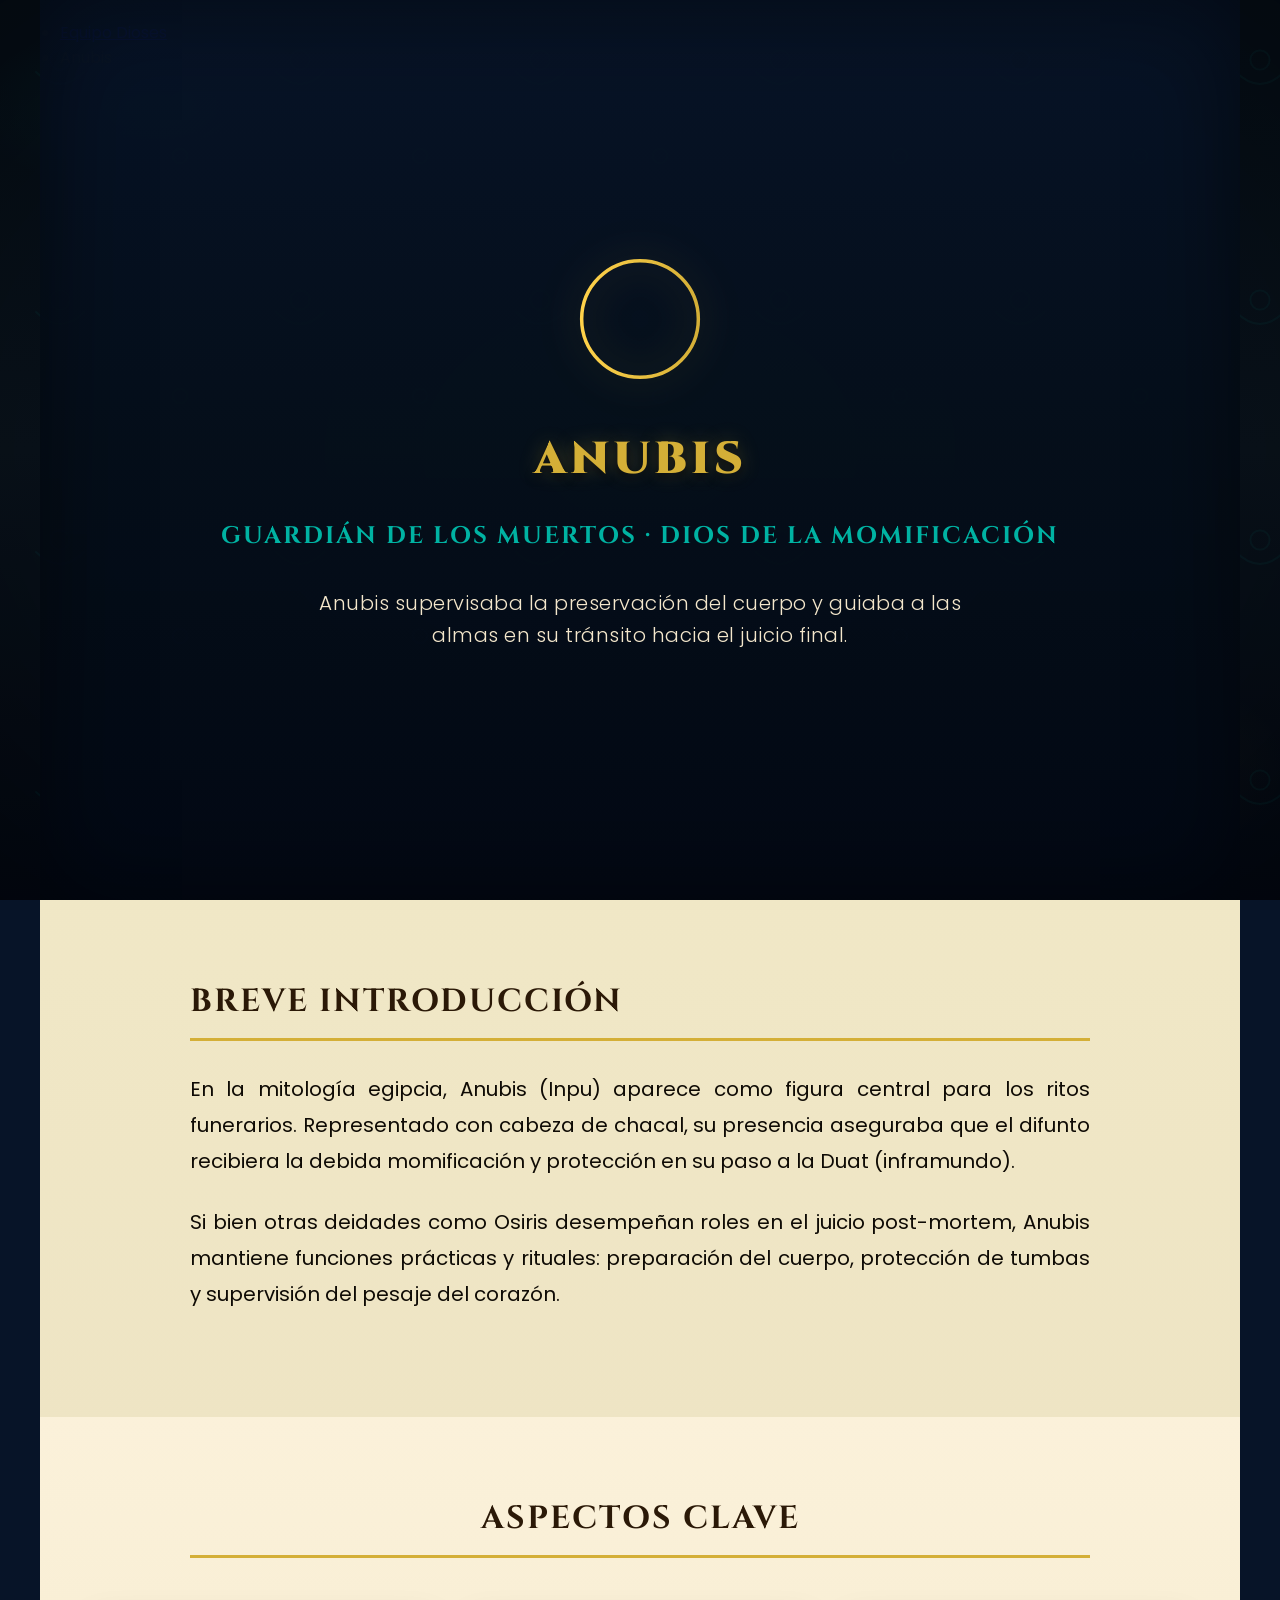
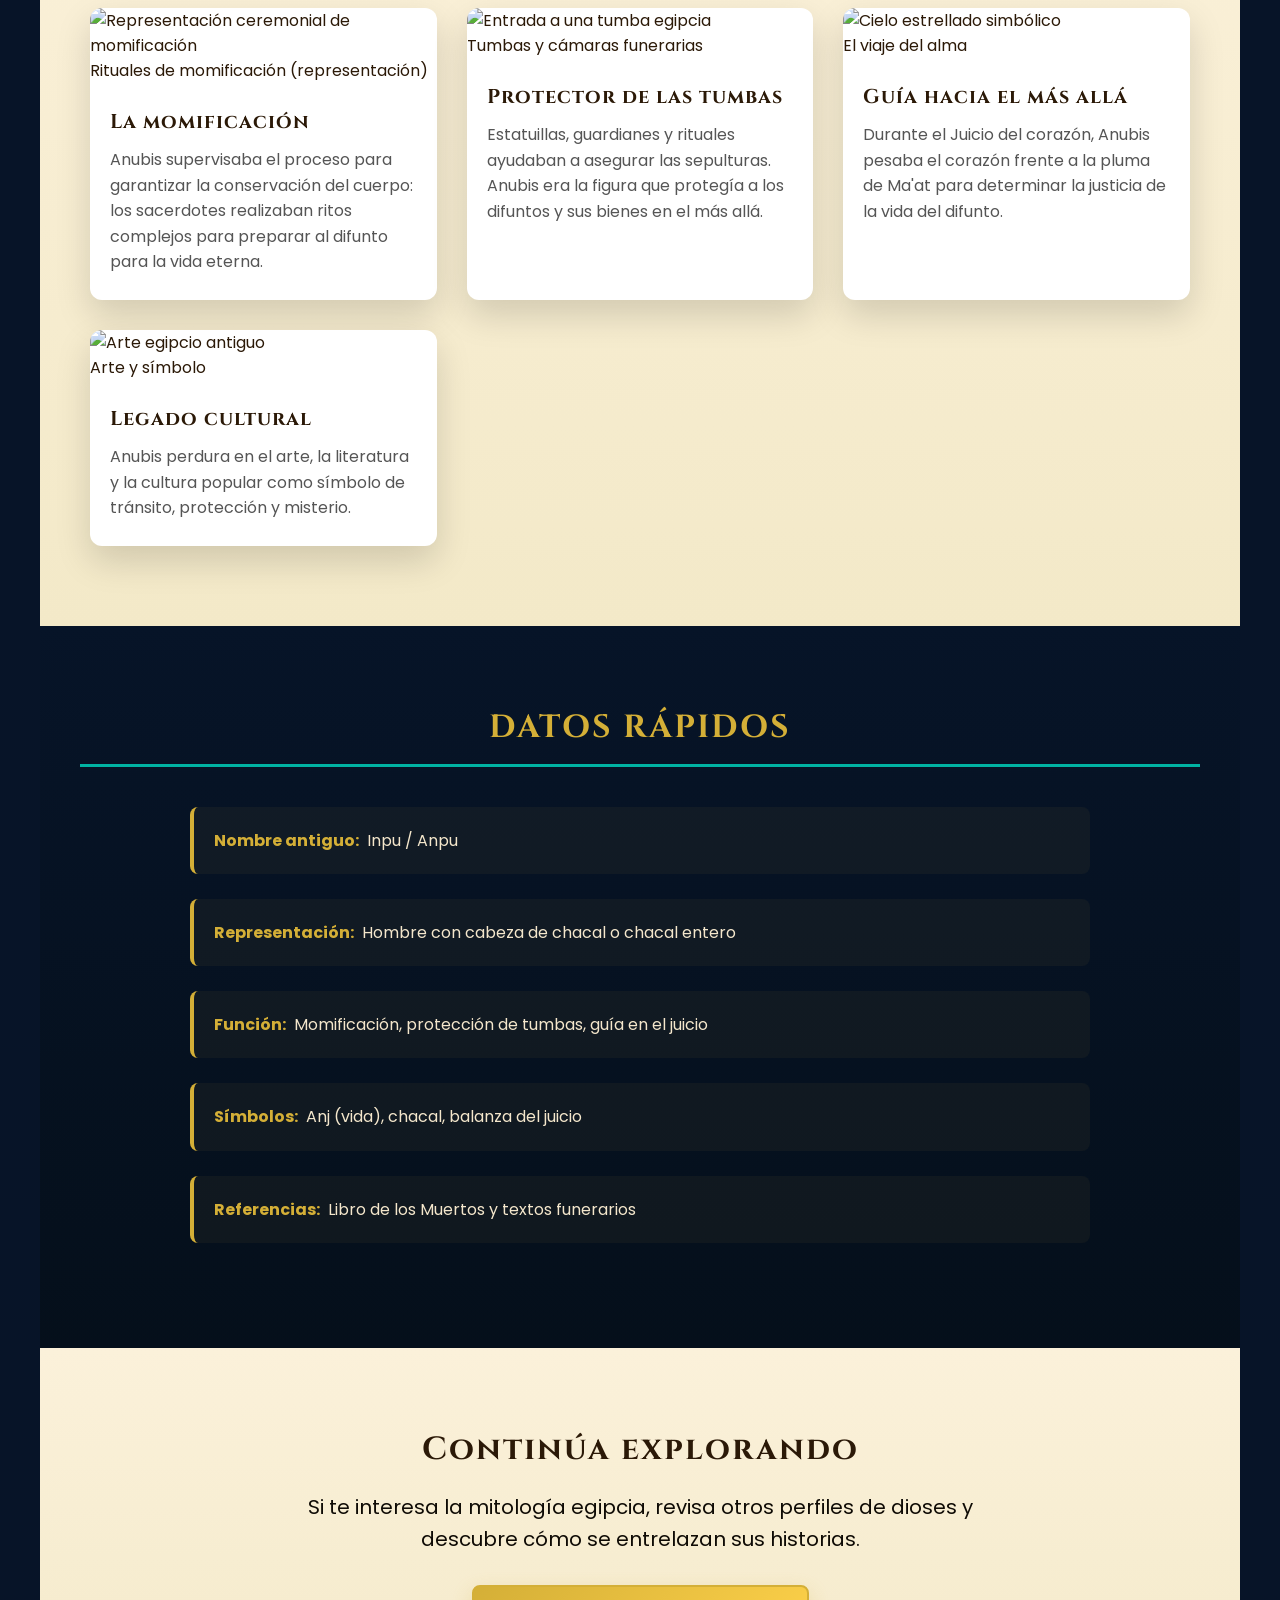
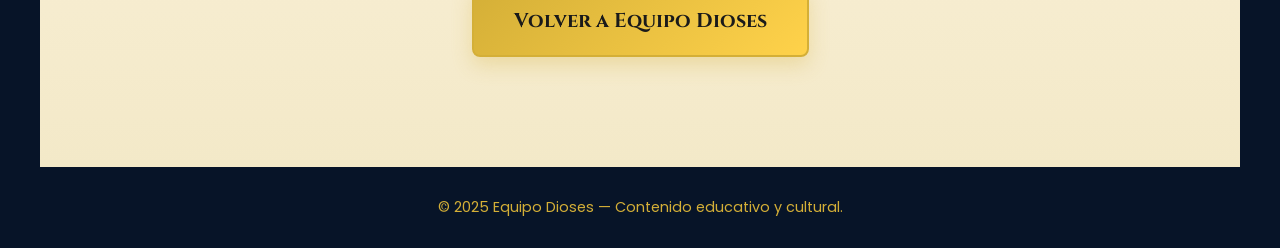
==== anubis.html @ 17d1d998 "Refactor: profesionalizar página Anubis (estructura semántica, accesibilidad y copy)" ====
<!DOCTYPE html>
<!-- Página profesional sobre Anubis - estructura semántica y accesible -->
<html lang="es">
<head>
    <meta charset="utf-8">
    <meta name="viewport" content="width=device-width, initial-scale=1">
    <title>Anubis — Historia, Roles y Legado</title>
    <meta name="description" content="Anubis: historia, funciones y legado del guardián del más allá en la mitología egipcia.">
    <meta name="author" content="Equipo Dioses">
    <link rel="stylesheet" href="anubis.css">
    <link rel="preconnect" href="https://fonts.googleapis.com">
    <link rel="preconnect" href="https://fonts.gstatic.com" crossorigin>
    <link href="https://fonts.googleapis.com/css2?family=Cinzel:wght@400;700;900&family=Poppins:wght@300;400;600;700&display=swap" rel="stylesheet">
</head>
<body>

<main class="main-container">

    <!-- NAV: Breadcrumb / navegación simple -->
    <nav class="navbar" aria-label="Navegación principal">
        <ul class="breadcrumb">
            <li><a href="index.html">Equipo Dioses</a></li>
            <li aria-current="page">Anubis</li>
        </ul>
    </nav>

    <!-- HERO: Título principal y resumen corto -->
    <header class="hero-section" role="banner">
        <div class="hero-content">
            <svg class="hero-icon" viewBox="0 0 120 120" xmlns="http://www.w3.org/2000/svg" aria-hidden="true" focusable="false">
                <defs>
                    <linearGradient id="heroGrad2" x1="0" x2="1">
                        <stop offset="0" stop-color="#FFD24A" />
                        <stop offset="1" stop-color="#D4AF37" />
                    </linearGradient>
                </defs>
                <circle cx="60" cy="60" r="50" fill="none" stroke="url(#heroGrad2)" stroke-width="3" />
                <path d="M60 30 L60 90" stroke="url(#heroGrad2)" stroke-width="2" stroke-linecap="round" />
            </svg>

            <h1>ANUBIS</h1>
            <p class="hero-subtitle">Guardián de los muertos · Dios de la momificación</p>
            <p class="hero-description">Anubis supervisaba la preservación del cuerpo y guiaba a las almas en su tránsito hacia el juicio final.</p>
        </div>
    </header>

    <!-- INTRO: Contexto histórico y significado -->
    <section class="intro-section" aria-labelledby="intro-title">
        <div class="intro-content">
            <h2 id="intro-title">Breve introducción</h2>
            <p>En la mitología egipcia, Anubis (Inpu) aparece como figura central para los ritos funerarios. Representado con cabeza de chacal, su presencia aseguraba
            que el difunto recibiera la debida momificación y protección en su paso a la Duat (inframundo).</p>

            <p>Si bien otras deidades como Osiris desempeñan roles en el juicio post-mortem, Anubis mantiene funciones prácticas y rituales: preparación del cuerpo,
            protección de tumbas y supervisión del pesaje del corazón.</p>
        </div>
    </section>

    <!-- CARDS: Temas clave con imagen y explicación clara -->
    <section class="cards-section" aria-labelledby="cards-title">
        <h2 id="cards-title">Aspectos clave</h2>
        <div class="cards-grid">

            <article class="card" aria-labelledby="card1-title">
                <figure>
                    <img src="https://images.unsplash.com/photo-1578926314433-c6401ca24353?w=1200&h=800&fit=crop" alt="Representación ceremonial de momificación" class="card-image">
                    <figcaption>Rituales de momificación (representación)</figcaption>
                </figure>
                <div class="card-content">
                    <h3 id="card1-title">La momificación</h3>
                    <p>Anubis supervisaba el proceso para garantizar la conservación del cuerpo: los sacerdotes realizaban ritos complejos para preparar al difunto para la vida eterna.</p>
                </div>
            </article>

            <article class="card" aria-labelledby="card2-title">
                <figure>
                    <img src="https://images.unsplash.com/photo-1568602471122-7832951cc4c5?w=1200&h=800&fit=crop" alt="Entrada a una tumba egipcia" class="card-image">
                    <figcaption>Tumbas y cámaras funerarias</figcaption>
                </figure>
                <div class="card-content">
                    <h3 id="card2-title">Protector de las tumbas</h3>
                    <p>Estatuillas, guardianes y rituales ayudaban a asegurar las sepulturas. Anubis era la figura que protegía a los difuntos y sus bienes en el más allá.</p>
                </div>
            </article>

            <article class="card" aria-labelledby="card3-title">
                <figure>
                    <img src="https://images.unsplash.com/photo-1419242902214-272b3f66ee7a?w=1200&h=800&fit=crop" alt="Cielo estrellado simbólico" class="card-image">
                    <figcaption>El viaje del alma</figcaption>
                </figure>
                <div class="card-content">
                    <h3 id="card3-title">Guía hacia el más allá</h3>
                    <p>Durante el Juicio del corazón, Anubis pesaba el corazón frente a la pluma de Ma'at para determinar la justicia de la vida del difunto.</p>
                </div>
            </article>

            <article class="card" aria-labelledby="card4-title">
                <figure>
                    <img src="https://images.unsplash.com/photo-1578246075035-cfb3f8d9cf55?w=1200&h=800&fit=crop" alt="Arte egipcio antiguo" class="card-image">
                    <figcaption>Arte y símbolo</figcaption>
                </figure>
                <div class="card-content">
                    <h3 id="card4-title">Legado cultural</h3>
                    <p>Anubis perdura en el arte, la literatura y la cultura popular como símbolo de tránsito, protección y misterio.</p>
                </div>
            </article>

        </div>
    </section>

    <!-- FACTS: Lista de datos concisa y legible -->
    <section class="facts-section" aria-labelledby="facts-title">
        <h2 id="facts-title">Datos rápidos</h2>
        <ul class="facts-list">
            <li><strong>Nombre antiguo:</strong> Inpu / Anpu</li>
            <li><strong>Representación:</strong> Hombre con cabeza de chacal o chacal entero</li>
            <li><strong>Función:</strong> Momificación, protección de tumbas, guía en el juicio</li>
            <li><strong>Símbolos:</strong> Anj (vida), chacal, balanza del juicio</li>
            <li><strong>Referencias:</strong> Libro de los Muertos y textos funerarios</li>
        </ul>
    </section>

    <!-- CTA: llamada a explorar más y volver al index -->
    <section class="cta-section" aria-labelledby="cta-title">
        <div class="cta-content">
            <h2 id="cta-title">Continúa explorando</h2>
            <p>Si te interesa la mitología egipcia, revisa otros perfiles de dioses y descubre cómo se entrelazan sus historias.</p>
            <p><a href="index.html" class="cta-button">Volver a Equipo Dioses</a></p>
        </div>
    </section>

</main>

<footer class="page-footer" role="contentinfo">
    <p>&copy; 2025 Equipo Dioses — Contenido educativo y cultural.</p>
</footer>

</body>
</html>
---- anubis.css ----
/* ============================================================
   ANUBIS.CSS - ESTILOS PREMIUM PARA LA PÁGINA DE ANUBIS
   Comentarios en cada sección explican qué hace cada regla CSS
============================================================ */

/* ============================================================
   1. RESET GLOBAL Y VARIABLES CSS
============================================================ */

/* Resetea márgenes, paddings y define border-box para todos los elementos */
* {
    margin: 0;
    padding: 0;
    box-sizing: border-box;
}

/* Define variables CSS (custom properties) para reutilizar valores en todo el documento */
:root {
    /* Colores principales de la paleta egipcia */
    --azul-noche: #071428;
    --turquesa: #00b3a3;
    --dorado: #d4af37;
    --arena: #f4e7cc;
    --negro-anubis: #1a1a1a;
    --texto-oscuro: #2b1907;
    --texto-claro: #0f0b05;

    /* Tamaños de fuente */
    --font-size-xs: 0.75rem;
    --font-size-sm: 0.9rem;
    --font-size-base: 1rem;
    --font-size-lg: 1.25rem;
    --font-size-xl: 1.5rem;
    --font-size-2xl: 2rem;
    --font-size-3xl: 2.8rem;

    /* Transiciones suave para animaciones */
    --transition: all 0.3s cubic-bezier(0.25, 0.46, 0.45, 0.94);
}

/* ============================================================
   2. ESTILOS DEL BODY (PÁGINA COMPLETA)
============================================================ */

body {
    /* Fuentes: Poppins es más moderna, fallback a fuentes seguras del sistema */
    font-family: 'Poppins', 'Trebuchet MS', system-ui, -apple-system, Arial, sans-serif;

    /* Fondo base: azul noche profundo */
    background-color: var(--azul-noche);

    /* Gradientes múltiples para crear profundidad:
       - Radial gradient para brillo en esquina superior izquierda (turquesa)
       - Radial gradient para brillo en esquina inferior derecha (dorado tenue)
       - Linear gradient para degradado vertical oscuro */
    background-image:
        radial-gradient(1200px 600px at 12% 12%, rgba(0, 179, 163, 0.08), transparent 15%),
        radial-gradient(800px 500px at 88% 85%, rgba(212, 175, 55, 0.06), transparent 20%),
        linear-gradient(180deg, #050f1a 0%, #0a1520 50%, #020814 100%);

    /* Fijo para que el fondo no se mueva con el scroll */
    background-attachment: fixed;

    /* Color de texto por defecto */
    color: var(--texto-oscuro);

    /* Alto mínimo de 100vh (100% de la altura visible) */
    min-height: 100vh;

    /* Espaciado interior */
    padding: 0;

    /* Suaviza las fuentes (mejora la legibilidad) */
    -webkit-font-smoothing: antialiased;
    -moz-osx-font-smoothing: grayscale;
}

/* Pseudo-elemento ::before: crea una capa animada de partículas */
body::before {
    content: "";
    position: fixed;
    inset: 0; /* Igual a top:0, right:0, bottom:0, left:0 */
    z-index: 1; /* Capa superior pero bajo el contenido (z-index: 10+) */
    pointer-events: none; /* Las partículas no interfieren con clics */

    /* Patrón SVG repetido (jeroglíficos sutiles) */
    background-image: url("data:image/svg+xml;utf8,<svg xmlns='http://www.w3.org/2000/svg' width='200' height='200'><g fill='none' stroke='%2300b3a3' stroke-width='1.5' opacity='0.08'><circle cx='50' cy='50' r='8'/><path d='M30 60 Q50 80 70 60' stroke-linecap='round'/><circle cx='150' cy='130' r='6'/></g></svg>");
    background-repeat: repeat;
    background-size: 240px 240px;

    /* Animación sutil: las partículas se mueven lentamente */
    animation: floatParticles 20s ease-in-out infinite;
}

/* Pseudo-elemento ::after: capa de overlay oscuro para mejorar legibilidad */
body::after {
    content: "";
    position: fixed;
    inset: 0;
    z-index: 2;
    pointer-events: none;

    /* Degradado oscuro que oscurece más hacia los bordes */
    background: radial-gradient(ellipse at 50% 50%, transparent 0%, rgba(0, 0, 0, 0.4) 100%);

    /* Modo de mezcla para oscurecer sin tapar completamente */
    mix-blend-mode: multiply;
}

/* ============================================================
   3. ANIMACIONES GLOBALES
============================================================ */

/* Animación: partículas flotantes en el fondo */
@keyframes floatParticles {
    0% {
        transform: translateY(0px) translateX(0px);
        opacity: 0.6;
    }
    50% {
        transform: translateY(30px) translateX(20px);
        opacity: 0.8;
    }
    100% {
        transform: translateY(0px) translateX(0px);
        opacity: 0.6;
    }
}

/* Animación: entrada suave desde abajo con fade */
@keyframes slideInUp {
    from {
        opacity: 0;
        transform: translateY(40px);
    }
    to {
        opacity: 1;
        transform: translateY(0);
    }
}

/* Animación: brillo dorado pulsante (glow) */
@keyframes goldenGlow {
    0%, 100% {
        box-shadow: 0 0 20px rgba(212, 175, 55, 0.2);
    }
    50% {
        box-shadow: 0 0 40px rgba(212, 175, 55, 0.5);
    }
}

/* Animación: rotación lenta (para elementos decorativos) */
@keyframes slowRotate {
    from {
        transform: rotate(0deg);
    }
    to {
        transform: rotate(360deg);
    }
}

/* ============================================================
   4. CONTENEDOR PRINCIPAL
============================================================ */

.main-container {
    /* Contenedor flexible para apilar secciones verticalmente */
    display: flex;
    flex-direction: column;

    /* Ancho máximo para evitar que sea demasiado ancho en pantallas grandes */
    max-width: 1200px;

    /* Centro el contenedor en la pantalla */
    margin: 0 auto;

    /* Espacio interior */
    padding: 0;

    /* Asegura que el contenido esté por encima de las partículas (z-index > 2) */
    position: relative;
    z-index: 10;
}

/* ============================================================
   5. SECCIÓN HERO (CABECERA PRINCIPAL)
============================================================ */

.hero-section {
    /* Mínima altura para ocupar al menos la pantalla completa */
    min-height: 100vh;

    /* Flex para centrar contenido */
    display: flex;
    flex-direction: column;
    justify-content: center;
    align-items: center;

    /* Fondo con gradiente y sombra interna */
    background: linear-gradient(180deg,
        rgba(7, 20, 40, 0.95) 0%,
        rgba(5, 15, 26, 0.95) 50%,
        rgba(2, 8, 20, 0.98) 100%);

    /* Sombra interna para dar profundidad */
    box-shadow: inset 0 0 100px rgba(0, 0, 0, 0.5);

    /* Padding */
    padding: 60px 30px;

    /* Texto centrado */
    text-align: center;

    /* Animación de entrada */
    animation: slideInUp 1s ease-out;

    position: relative;
}

/* Navbar en la parte superior del hero */
.navbar {
    position: absolute;
    top: 20px;
    left: 20px;

    /* Flex para alinear contenido horizontalmente */
    display: flex;
    align-items: center;
}

/* Enlace "Volver" en el navbar */
.back-link {
    /* Color dorado */
    color: var(--dorado);

    /* Fuente serif elegante (Cinzel es más ceremonial) */
    font-family: 'Cinzel', Georgia, serif;

    /* Tamaño de fuente */
    font-size: var(--font-size-base);

    /* Sin subrayado */
    text-decoration: none;

    /* Transición suave al pasar el mouse */
    transition: var(--transition);

    /* Padding interno */
    padding: 8px 12px;

    /* Borde redondeado */
    border-radius: 6px;

    /* Efecto hover: más brillo */
}

.back-link:hover {
    /* Cambio de color y sombra al pasar mouse */
    color: #ffd24a;
    text-shadow: 0 0 10px rgba(212, 175, 55, 0.6);
}

/* Contenido principal del hero */
.hero-content {
    /* Flex para centrar todo verticalmente */
    display: flex;
    flex-direction: column;
    align-items: center;
    justify-content: center;

    /* Animación de entrada con delay */
    animation: slideInUp 1s ease-out 0.2s backwards;

    gap: 20px;
}

/* Icono SVG del hero (Ankh) */
.hero-icon {
    /* Ancho y alto */
    width: 140px;
    height: 140px;

    /* Animación continua de rotación */
    animation: slowRotate 15s linear infinite;

    /* Filtro: sombra dorada */
    filter: drop-shadow(0 0 20px rgba(212, 175, 55, 0.4));

    /* Margen inferior */
    margin-bottom: 20px;
}

/* Título principal (h1) */
.hero-section h1 {
    /* Fuente ceremonial serif */
    font-family: 'Cinzel', Georgia, serif;

    /* Tamaño grande */
    font-size: var(--font-size-3xl);

    /* Peso extra bold */
    font-weight: 900;

    /* Color dorado brillante */
    color: var(--dorado);

    /* Espaciado entre letras */
    letter-spacing: 4px;

    /* Transformar a mayúsculas */
    text-transform: uppercase;

    /* Sombra de texto: efecto 3D */
    text-shadow:
        0 4px 8px rgba(0, 0, 0, 0.5),
        0 0 20px rgba(212, 175, 55, 0.3);

    /* Margen inferior */
    margin-bottom: 10px;

    /* Animación de glow */
    animation: goldenGlow 3s ease-in-out infinite;
}

/* Subtítulo del hero */
.hero-subtitle {
    font-family: 'Cinzel', Georgia, serif;
    font-size: var(--font-size-xl);
    color: var(--turquesa);
    letter-spacing: 2px;
    margin-bottom: 15px;
    font-weight: 700;
    text-transform: uppercase;
}

/* Descripción del hero */
.hero-description {
    font-family: 'Poppins', sans-serif;
    font-size: var(--font-size-lg);
    color: var(--arena);
    max-width: 700px;
    line-height: 1.6;
    font-weight: 300;
    letter-spacing: 0.5px;
}

/* ============================================================
   6. SECCIÓN INTRO (INFORMACIÓN SOBRE ANUBIS)
============================================================ */

.intro-section {
    /* Padding (espacio interno) */
    padding: 80px 40px;

    /* Fondo con gradiente sutil */
    background: linear-gradient(180deg,
        rgba(245, 236, 202, 0.98) 0%,
        rgba(243, 233, 200, 0.98) 100%);

    /* Animación de entrada */
    animation: slideInUp 1s ease-out 0.4s backwards;
}

/* Contenido de intro */
.intro-content {
    /* Ancho máximo */
    max-width: 900px;

    /* Centrado */
    margin: 0 auto;
}

/* Títulos h2 en intro */
.intro-section h2 {
    font-family: 'Cinzel', Georgia, serif;
    font-size: var(--font-size-2xl);
    color: var(--texto-oscuro);
    margin-bottom: 30px;
    letter-spacing: 2px;
    text-transform: uppercase;
    border-bottom: 3px solid var(--dorado);
    padding-bottom: 15px;
}

/* Párrafos en intro */
.intro-section p {
    font-size: var(--font-size-lg);
    color: var(--texto-claro);
    line-height: 1.8;
    margin-bottom: 25px;
    text-align: justify;
}

/* ============================================================
   7. SECCIÓN CARDS (GRID DE TARJETAS CON IMÁGENES)
============================================================ */

.cards-section {
    padding: 80px 40px;
    background: linear-gradient(180deg,
        #fbf1da 0%,
        #f3e9c8 100%);
    animation: slideInUp 1s ease-out 0.6s backwards;
}

/* Título h2 en cards */
.cards-section h2 {
    font-family: 'Cinzel', Georgia, serif;
    font-size: var(--font-size-2xl);
    color: var(--texto-oscuro);
    text-align: center;
    margin-bottom: 50px;
    letter-spacing: 2px;
    text-transform: uppercase;
    border-bottom: 3px solid var(--dorado);
    padding-bottom: 15px;
    max-width: 900px;
    margin-left: auto;
    margin-right: auto;
}

/* Grid de cards: 2 columnas en pantalla grande, 1 en móvil */
.cards-grid {
    display: grid;
    grid-template-columns: repeat(auto-fit, minmax(280px, 1fr));
    gap: 30px;
    max-width: 1100px;
    margin: 0 auto;
}

/* Card individual */
.card {
    /* Flex para apilar imagen y contenido */
    display: flex;
    flex-direction: column;

    /* Fondo blanco con borde redondeado */
    background: white;
    border-radius: 12px;

    /* Sombra profunda para destacar */
    box-shadow: 0 15px 35px rgba(0, 0, 0, 0.15);

    /* Overflow: esconde contenido fuera del borde redondeado */
    overflow: hidden;

    /* Transición suave */
    transition: var(--transition);

    /* Animación de entrada escalonada */
    animation: slideInUp 1s ease-out backwards;

    /* Delays escalonados para cada card (si tienen clases nth-child) */
}

/* Delays para animación escalonada de cards */
.card:nth-child(1) { animation-delay: 0.7s; }
.card:nth-child(2) { animation-delay: 0.85s; }
.card:nth-child(3) { animation-delay: 1s; }
.card:nth-child(4) { animation-delay: 1.15s; }

/* Efecto hover en cards: levanta la tarjeta */
.card:hover {
    transform: translateY(-15px);
    box-shadow: 0 25px 55px rgba(0, 0, 0, 0.25);
}

/* Imagen dentro de la card */
.card-image {
    /* Ancho completo */
    width: 100%;

    /* Alto fijo */
    height: 250px;

    /* Cubre el espacio sin distorsionarse */
    object-fit: cover;

    /* Transición suave */
    transition: var(--transition);
}

/* Efecto hover en imagen: zoom */
.card:hover .card-image {
    transform: scale(1.08);
    filter: brightness(0.95);
}

/* Contenido de la card (texto) */
.card-content {
    padding: 25px 20px;
    flex-grow: 1;
    display: flex;
    flex-direction: column;
}

/* Títulos h3 en cards */
.card-content h3 {
    font-family: 'Cinzel', Georgia, serif;
    font-size: var(--font-size-lg);
    color: var(--texto-oscuro);
    margin-bottom: 12px;
    letter-spacing: 1px;
}

/* Párrafos en cards */
.card-content p {
    font-size: var(--font-size-base);
    color: #555;
    line-height: 1.6;
    text-align: left;
    flex-grow: 1;
}

/* ============================================================
   8. SECCIÓN FACTS (DATOS INTERESANTES)
============================================================ */

.facts-section {
    padding: 80px 40px;
    background: linear-gradient(180deg,
        rgba(7, 20, 40, 0.95) 0%,
        rgba(5, 15, 26, 0.95) 100%);
    animation: slideInUp 1s ease-out 1.2s backwards;
}

/* Título h2 en facts */
.facts-section h2 {
    font-family: 'Cinzel', Georgia, serif;
    font-size: var(--font-size-2xl);
    color: var(--dorado);
    text-align: center;
    margin-bottom: 40px;
    letter-spacing: 2px;
    text-transform: uppercase;
    border-bottom: 3px solid var(--turquesa);
    padding-bottom: 15px;
}

/* Lista de facts */
.facts-list {
    list-style: none;
    max-width: 900px;
    margin: 0 auto;
    padding: 0;
}

/* Item de la lista */
.facts-list li {
    /* Flex para alinear viñeta y texto */
    display: flex;

    /* Espaciado entre items */
    margin-bottom: 25px;

    /* Padding */
    padding: 20px;

    /* Fondo sutil */
    background: rgba(212, 175, 55, 0.05);

    /* Borde izquierdo dorado */
    border-left: 4px solid var(--dorado);

    /* Redondeado */
    border-radius: 8px;

    /* Transición */
    transition: var(--transition);

    /* Color de texto */
    color: var(--arena);

    /* Altura de línea para espaciado vertical */
    line-height: 1.7;
}

/* Efecto hover en items */
.facts-list li:hover {
    background: rgba(212, 175, 55, 0.12);
    transform: translateX(10px);
    box-shadow: 0 8px 20px rgba(212, 175, 55, 0.15);
}

/* Etiqueta strong (datos en negrita) */
.facts-list strong {
    color: var(--dorado);
    margin-right: 8px;
    font-weight: 700;
}

/* ============================================================
   9. SECCIÓN CTA (LLAMADA A LA ACCIÓN)
============================================================ */

.cta-section {
    padding: 80px 40px;
    background: linear-gradient(180deg,
        #fbf1da 0%,
        #f3e9c8 100%);
    animation: slideInUp 1s ease-out 1.35s backwards;
    text-align: center;
}

/* Contenido de CTA */
.cta-content {
    max-width: 700px;
    margin: 0 auto;
}

/* Títulos h2 en CTA */
.cta-section h2 {
    font-family: 'Cinzel', Georgia, serif;
    font-size: var(--font-size-2xl);
    color: var(--texto-oscuro);
    margin-bottom: 20px;
    letter-spacing: 2px;
}

/* Párrafo en CTA */
.cta-section p {
    font-size: var(--font-size-lg);
    color: var(--texto-claro);
    margin-bottom: 30px;
    line-height: 1.6;
}

/* Botón CTA */
.cta-button {
    /* Inline-block para que sea clickeable y tenga ancho específico */
    display: inline-block;

    /* Padding (espacio interno del botón) */
    padding: 18px 40px;

    /* Fondo con gradiente dorado */
    background: linear-gradient(135deg, var(--dorado), #ffd24a);

    /* Color de texto */
    color: var(--negro-anubis);

    /* Fuente */
    font-family: 'Cinzel', Georgia, serif;
    font-size: var(--font-size-lg);
    font-weight: 700;

    /* Sin decoración de enlace */
    text-decoration: none;

    /* Redondeado */
    border-radius: 8px;

    /* Borde */
    border: 2px solid var(--dorado);

    /* Transición suave */
    transition: var(--transition);

    /* Sombra */
    box-shadow: 0 8px 20px rgba(212, 175, 55, 0.3);

    /* Cursor al pasar mouse */
    cursor: pointer;

    /* Transformación de origen para efectos */
    transform-origin: center;
}

/* Efecto hover en botón */
.cta-button:hover {
    transform: scale(1.05);
    box-shadow: 0 12px 30px rgba(212, 175, 55, 0.5);
    background: linear-gradient(135deg, #ffd24a, #ffe44d);
}

/* Efecto activo (click) en botón */
.cta-button:active {
    transform: scale(0.98);
}

/* ============================================================
   10. FOOTER (PIE DE PÁGINA)
============================================================ */

.page-footer {
    /* Fondo oscuro */
    background: var(--azul-noche);

    /* Padding */
    padding: 30px 40px;

    /* Texto centrado */
    text-align: center;

    /* Color de texto dorado */
    color: var(--dorado);

    /* Fuente */
    font-family: 'Poppins', sans-serif;
    font-size: var(--font-size-sm);

    /* Margen superior */
    margin-top: 0;

    /* Z-index para asegurar que esté visible */
    position: relative;
    z-index: 10;

    /* Animación de entrada */
    animation: slideInUp 1s ease-out 1.5s backwards;
}

/* Párrafo en footer */
.page-footer p {
    margin: 0;
}

/* ============================================================
   11. RESPONSIVIDAD (MEDIA QUERIES)
============================================================ */

/* Tablets y pantallas medianas */
@media (max-width: 1024px) {
    .cards-grid {
        grid-template-columns: repeat(auto-fit, minmax(250px, 1fr));
        gap: 25px;
    }

    .hero-section h1 {
        font-size: 2.4rem;
    }

    .intro-section,
    .cards-section,
    .facts-section,
    .cta-section {
        padding: 60px 30px;
    }
}

/* Móviles */
@media (max-width: 768px) {
    .hero-section {
        min-height: 80vh;
        padding: 40px 20px;
    }

    .hero-icon {
        width: 100px;
        height: 100px;
    }

    .hero-section h1 {
        font-size: 2rem;
    }

    .hero-subtitle {
        font-size: var(--font-size-lg);
    }

    .hero-description {
        font-size: var(--font-size-base);
    }

    .intro-section h2,
    .cards-section h2,
    .facts-section h2,
    .cta-section h2 {
        font-size: 1.8rem;
    }

    .intro-section p,
    .cta-section p {
        font-size: var(--font-size-base);
    }

    .cards-grid {
        grid-template-columns: 1fr;
        gap: 20px;
    }

    .card-image {
        height: 200px;
    }

    .intro-section,
    .cards-section,
    .facts-section,
    .cta-section {
        padding: 40px 20px;
    }

    .facts-list li {
        padding: 15px;
        margin-bottom: 15px;
    }
}

/* Móviles pequeños */
@media (max-width: 480px) {
    .navbar {
        top: 10px;
        left: 10px;
    }

    .back-link {
        font-size: var(--font-size-xs);
        padding: 6px 10px;
    }

    .hero-section h1 {
        font-size: 1.6rem;
        letter-spacing: 2px;
    }

    .hero-subtitle {
        font-size: var(--font-size-base);
    }

    .intro-section h2,
    .cards-section h2,
    .facts-section h2,
    .cta-section h2 {
        font-size: 1.4rem;
    }

    .cta-button {
        padding: 14px 30px;
        font-size: var(--font-size-base);
    }

    .facts-list li {
        font-size: var(--font-size-sm);
    }
}

/* ============================================================
   FIN DEL CSS - ¡DISFRUTA DE ANUBIS!
============================================================ */
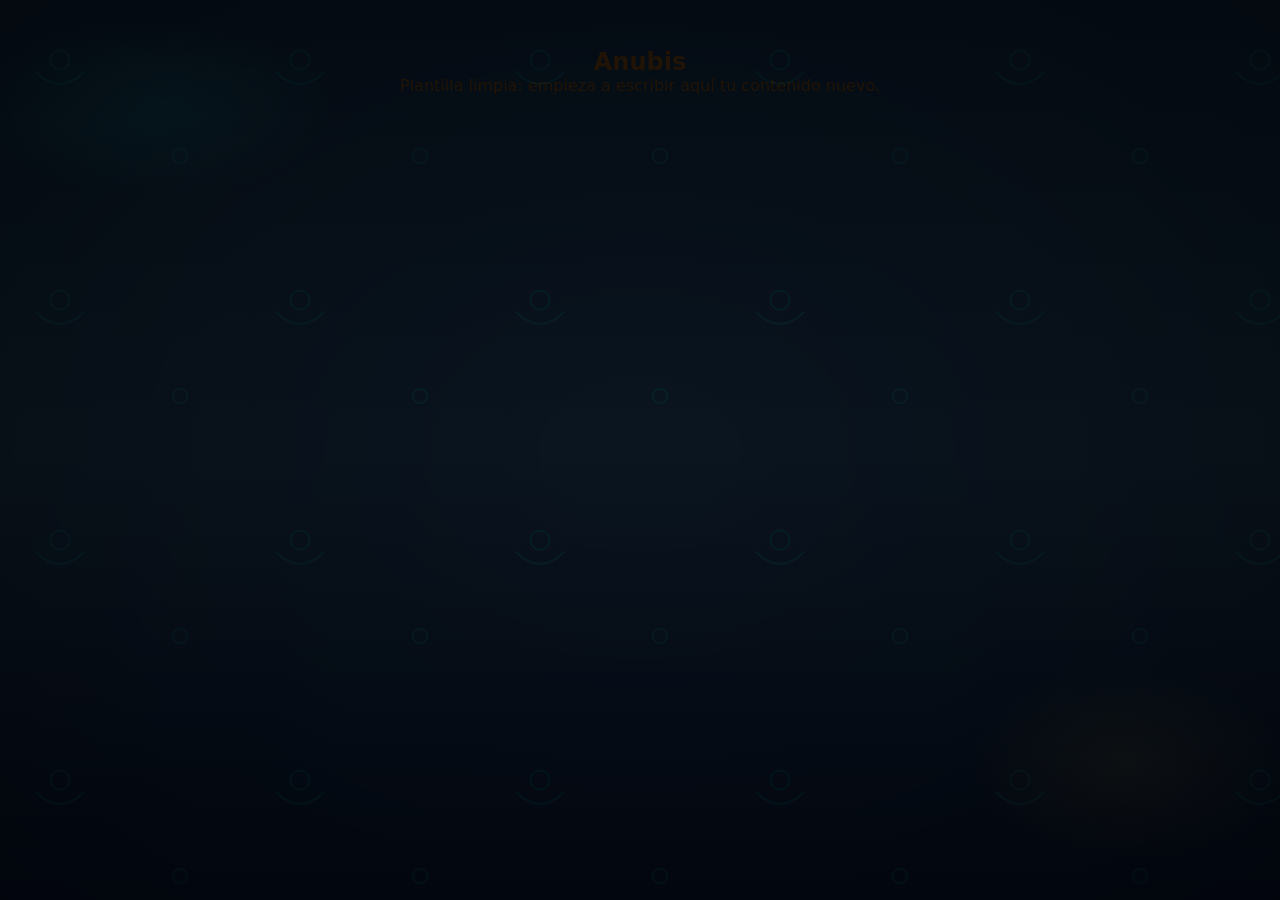
==== commit 09bf6394: "Limpieza CSS completada: estilos de Anubis centralizados en anubis.css" ====
--- a/anubis.html
+++ b/anubis.html
@@ -1,139 +1,22 @@
 <!DOCTYPE html>
-<!-- Página profesional sobre Anubis - estructura semántica y accesible -->
+<!-- Plantilla limpia: archivo reiniciado. Empieza aquí tu nuevo contenido. -->
 <html lang="es">
 <head>
-    <meta charset="utf-8">
-    <meta name="viewport" content="width=device-width, initial-scale=1">
-    <title>Anubis — Historia, Roles y Legado</title>
-    <meta name="description" content="Anubis: historia, funciones y legado del guardián del más allá en la mitología egipcia.">
-    <meta name="author" content="Equipo Dioses">
-    <link rel="stylesheet" href="anubis.css">
-    <link rel="preconnect" href="https://fonts.googleapis.com">
-    <link rel="preconnect" href="https://fonts.gstatic.com" crossorigin>
-    <link href="https://fonts.googleapis.com/css2?family=Cinzel:wght@400;700;900&family=Poppins:wght@300;400;600;700&display=swap" rel="stylesheet">
+  <meta charset="utf-8">
+  <meta name="viewport" content="width=device-width, initial-scale=1">
+  <title>Anubis — Plantilla</title>
+  <!-- Enlaza CSS si lo deseas -->
+  <link rel="stylesheet" href="anubis.css">
 </head>
 <body>
 
-<main class="main-container">
-
-    <!-- NAV: Breadcrumb / navegación simple -->
-    <nav class="navbar" aria-label="Navegación principal">
-        <ul class="breadcrumb">
-            <li><a href="index.html">Equipo Dioses</a></li>
-            <li aria-current="page">Anubis</li>
-        </ul>
-    </nav>
-
-    <!-- HERO: Título principal y resumen corto -->
-    <header class="hero-section" role="banner">
-        <div class="hero-content">
-            <svg class="hero-icon" viewBox="0 0 120 120" xmlns="http://www.w3.org/2000/svg" aria-hidden="true" focusable="false">
-                <defs>
-                    <linearGradient id="heroGrad2" x1="0" x2="1">
-                        <stop offset="0" stop-color="#FFD24A" />
-                        <stop offset="1" stop-color="#D4AF37" />
-                    </linearGradient>
-                </defs>
-                <circle cx="60" cy="60" r="50" fill="none" stroke="url(#heroGrad2)" stroke-width="3" />
-                <path d="M60 30 L60 90" stroke="url(#heroGrad2)" stroke-width="2" stroke-linecap="round" />
-            </svg>
-
-            <h1>ANUBIS</h1>
-            <p class="hero-subtitle">Guardián de los muertos · Dios de la momificación</p>
-            <p class="hero-description">Anubis supervisaba la preservación del cuerpo y guiaba a las almas en su tránsito hacia el juicio final.</p>
-        </div>
-    </header>
-
-    <!-- INTRO: Contexto histórico y significado -->
-    <section class="intro-section" aria-labelledby="intro-title">
-        <div class="intro-content">
-            <h2 id="intro-title">Breve introducción</h2>
-            <p>En la mitología egipcia, Anubis (Inpu) aparece como figura central para los ritos funerarios. Representado con cabeza de chacal, su presencia aseguraba
-            que el difunto recibiera la debida momificación y protección en su paso a la Duat (inframundo).</p>
-
-            <p>Si bien otras deidades como Osiris desempeñan roles en el juicio post-mortem, Anubis mantiene funciones prácticas y rituales: preparación del cuerpo,
-            protección de tumbas y supervisión del pesaje del corazón.</p>
-        </div>
+  <!-- CONTENIDO: reemplaza este bloque con tu nueva página -->
+  <main>
+    <section style="padding:48px; text-align:center;">
+      <h1>Anubis</h1>
+      <p>Plantilla limpia: empieza a escribir aquí tu contenido nuevo.</p>
     </section>
-
-    <!-- CARDS: Temas clave con imagen y explicación clara -->
-    <section class="cards-section" aria-labelledby="cards-title">
-        <h2 id="cards-title">Aspectos clave</h2>
-        <div class="cards-grid">
-
-            <article class="card" aria-labelledby="card1-title">
-                <figure>
-                    <img src="https://images.unsplash.com/photo-1578926314433-c6401ca24353?w=1200&h=800&fit=crop" alt="Representación ceremonial de momificación" class="card-image">
-                    <figcaption>Rituales de momificación (representación)</figcaption>
-                </figure>
-                <div class="card-content">
-                    <h3 id="card1-title">La momificación</h3>
-                    <p>Anubis supervisaba el proceso para garantizar la conservación del cuerpo: los sacerdotes realizaban ritos complejos para preparar al difunto para la vida eterna.</p>
-                </div>
-            </article>
-
-            <article class="card" aria-labelledby="card2-title">
-                <figure>
-                    <img src="https://images.unsplash.com/photo-1568602471122-7832951cc4c5?w=1200&h=800&fit=crop" alt="Entrada a una tumba egipcia" class="card-image">
-                    <figcaption>Tumbas y cámaras funerarias</figcaption>
-                </figure>
-                <div class="card-content">
-                    <h3 id="card2-title">Protector de las tumbas</h3>
-                    <p>Estatuillas, guardianes y rituales ayudaban a asegurar las sepulturas. Anubis era la figura que protegía a los difuntos y sus bienes en el más allá.</p>
-                </div>
-            </article>
-
-            <article class="card" aria-labelledby="card3-title">
-                <figure>
-                    <img src="https://images.unsplash.com/photo-1419242902214-272b3f66ee7a?w=1200&h=800&fit=crop" alt="Cielo estrellado simbólico" class="card-image">
-                    <figcaption>El viaje del alma</figcaption>
-                </figure>
-                <div class="card-content">
-                    <h3 id="card3-title">Guía hacia el más allá</h3>
-                    <p>Durante el Juicio del corazón, Anubis pesaba el corazón frente a la pluma de Ma'at para determinar la justicia de la vida del difunto.</p>
-                </div>
-            </article>
-
-            <article class="card" aria-labelledby="card4-title">
-                <figure>
-                    <img src="https://images.unsplash.com/photo-1578246075035-cfb3f8d9cf55?w=1200&h=800&fit=crop" alt="Arte egipcio antiguo" class="card-image">
-                    <figcaption>Arte y símbolo</figcaption>
-                </figure>
-                <div class="card-content">
-                    <h3 id="card4-title">Legado cultural</h3>
-                    <p>Anubis perdura en el arte, la literatura y la cultura popular como símbolo de tránsito, protección y misterio.</p>
-                </div>
-            </article>
-
-        </div>
-    </section>
-
-    <!-- FACTS: Lista de datos concisa y legible -->
-    <section class="facts-section" aria-labelledby="facts-title">
-        <h2 id="facts-title">Datos rápidos</h2>
-        <ul class="facts-list">
-            <li><strong>Nombre antiguo:</strong> Inpu / Anpu</li>
-            <li><strong>Representación:</strong> Hombre con cabeza de chacal o chacal entero</li>
-            <li><strong>Función:</strong> Momificación, protección de tumbas, guía en el juicio</li>
-            <li><strong>Símbolos:</strong> Anj (vida), chacal, balanza del juicio</li>
-            <li><strong>Referencias:</strong> Libro de los Muertos y textos funerarios</li>
-        </ul>
-    </section>
-
-    <!-- CTA: llamada a explorar más y volver al index -->
-    <section class="cta-section" aria-labelledby="cta-title">
-        <div class="cta-content">
-            <h2 id="cta-title">Continúa explorando</h2>
-            <p>Si te interesa la mitología egipcia, revisa otros perfiles de dioses y descubre cómo se entrelazan sus historias.</p>
-            <p><a href="index.html" class="cta-button">Volver a Equipo Dioses</a></p>
-        </div>
-    </section>
-
-</main>
-
-<footer class="page-footer" role="contentinfo">
-    <p>&copy; 2025 Equipo Dioses — Contenido educativo y cultural.</p>
-</footer>
+  </main>
 
 </body>
 </html>
--- a/anubis.css
+++ b/anubis.css
@@ -1,11 +1,4 @@
-/* ============================================================
-   ANUBIS.CSS - ESTILOS PREMIUM PARA LA PÁGINA DE ANUBIS
-   Comentarios en cada sección explican qué hace cada regla CSS
-============================================================ */
-
-/* ============================================================
-   1. RESET GLOBAL Y VARIABLES CSS
-============================================================ */
+
 
 /* Resetea márgenes, paddings y define border-box para todos los elementos */
 * {
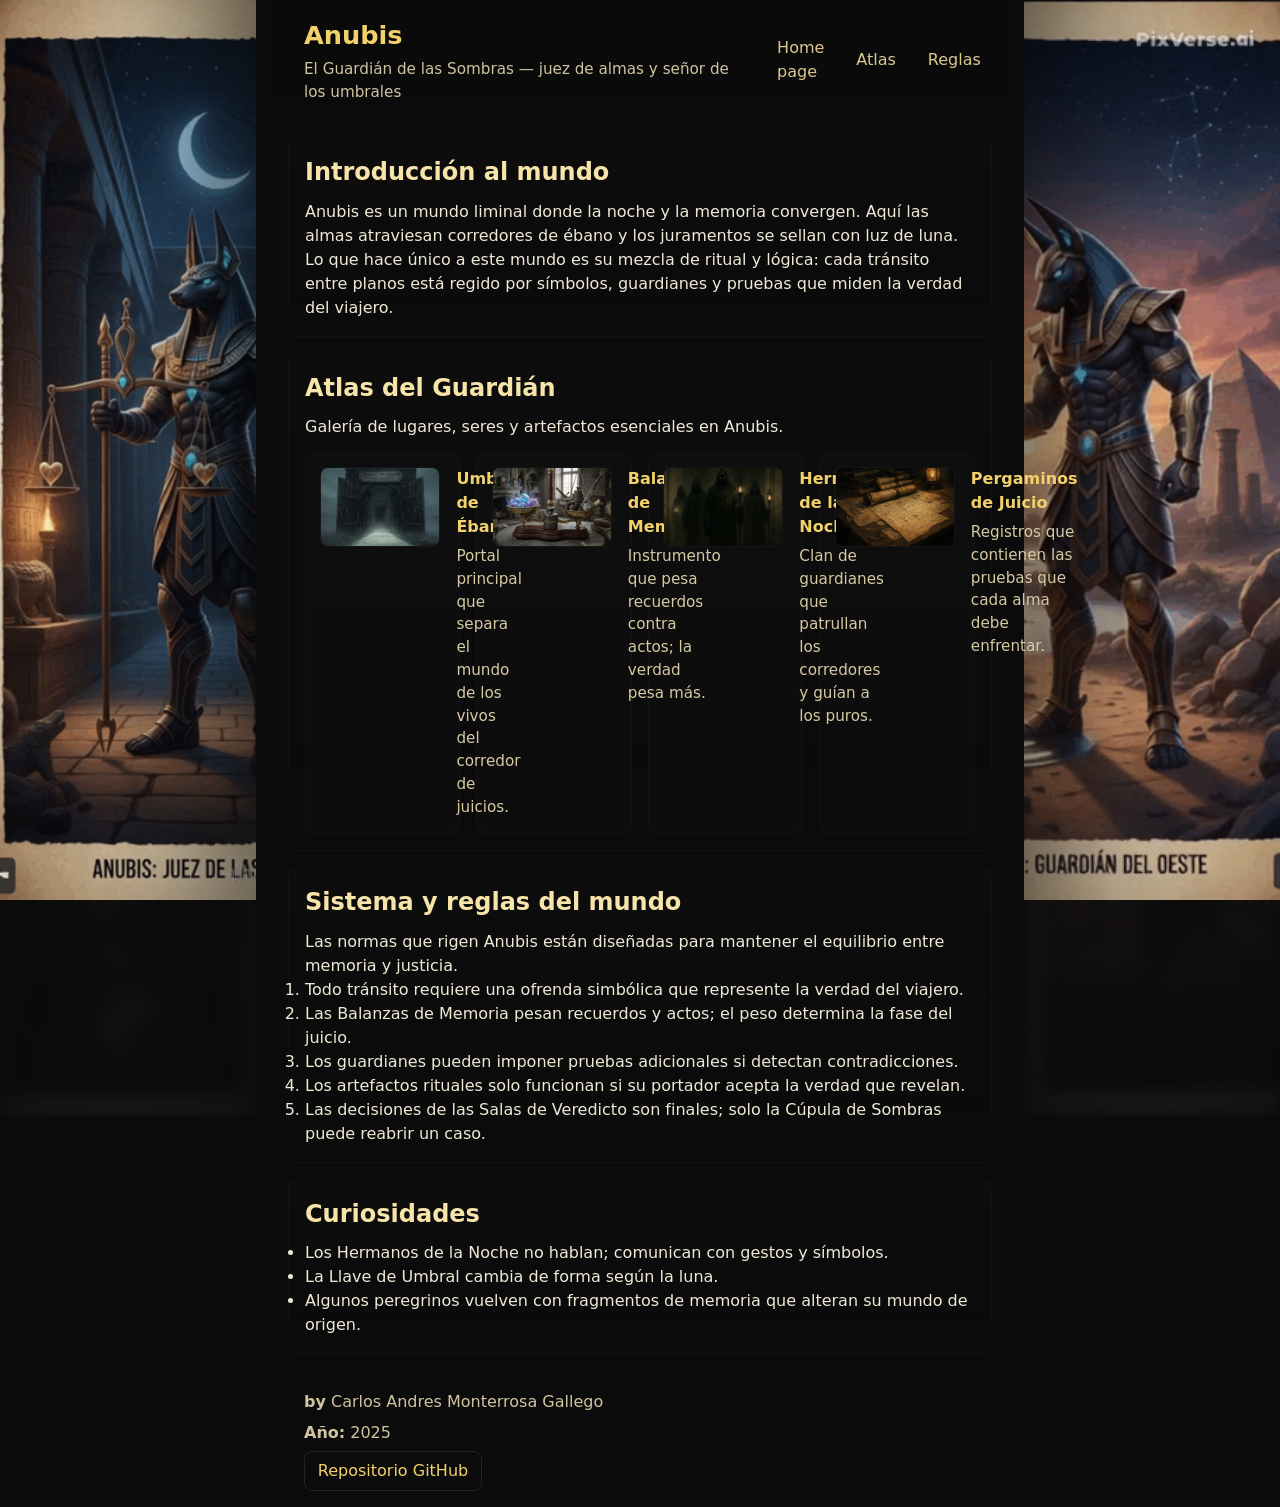
==== commit b2541e09: "cambios completos" ====
--- a/anubis.html
+++ b/anubis.html
@@ -1,22 +1,122 @@
-<!DOCTYPE html>
-<!-- Plantilla limpia: archivo reiniciado. Empieza aquí tu nuevo contenido. -->
+<!doctype html>
 <html lang="es">
 <head>
-  <meta charset="utf-8">
-  <meta name="viewport" content="width=device-width, initial-scale=1">
-  <title>Anubis — Plantilla</title>
-  <!-- Enlaza CSS si lo deseas -->
-  <link rel="stylesheet" href="anubis.css">
+  <meta charset="utf-8" />
+  <meta name="viewport" content="width=device-width,initial-scale=1" />
+  <title>Anubis — Mundo del Guardián de las Sombras</title>
+  <link rel="stylesheet" href="/css/anubis.css" />
 </head>
 <body>
+  <!-- Imágenes laterales fijas -->
+  <div class="side side-left" aria-hidden="true"></div>
+  <div class="side side-right" aria-hidden="true"></div>
 
-  <!-- CONTENIDO: reemplaza este bloque con tu nueva página -->
+  <header class="site-header">
+    <div class="header-inner">
+      <div class="title-block">
+        <h1>Anubis</h1>
+        <p class="subtitle">El Guardián de las Sombras — juez de almas y señor de los umbrales</p>
+      </div>
+    </div>
+
+    <nav class="main-nav" aria-label="Navegación del mundo Anubis">
+      <a href="/index.html" class="nav-link">Home page</a>
+      <a href="#atlas" class="nav-link">Atlas</a>
+      <a href="#reglas" class="nav-link">Reglas</a>
+    </nav>
+  </header>
+
   <main>
-    <section style="padding:48px; text-align:center;">
-      <h1>Anubis</h1>
-      <p>Plantilla limpia: empieza a escribir aquí tu contenido nuevo.</p>
+    <section id="introduccion" class="section intro">
+      <h2>Introducción al mundo</h2>
+      <p>
+        Anubis es un mundo liminal donde la noche y la memoria convergen. Aquí las almas
+        atraviesan corredores de ébano y los juramentos se sellan con luz de luna.
+      </p>
+      <p>
+        Lo que hace único a este mundo es su mezcla de ritual y lógica: cada tránsito
+        entre planos está regido por símbolos, guardianes y pruebas que miden la verdad
+        del viajero.
+      </p>
     </section>
+
+    <section id="atlas" class="section atlas">
+      <h2>Atlas del Guardián</h2>
+      <p class="atlas-intro">Galería de lugares, seres y artefactos esenciales en Anubis.</p>
+
+      <div class="cards-grid" role="list">
+        <article class="card" role="listitem">
+          <div class="card-image">
+            <img src="/imagenes/anubis/umbral.png" alt="Umbral de Ébano">
+          </div>
+          <div class="card-body">
+            <h3 class="card-title">Umbral de Ébano</h3>
+            <p class="card-desc">Portal principal que separa el mundo de los vivos del corredor de juicios.</p>
+          </div>
+        </article>
+
+        <article class="card" role="listitem">
+          <div class="card-image">
+            <img src="/imagenes/anubis/balanza.png" alt="Balanzas de Memoria">
+          </div>
+          <div class="card-body">
+            <h3 class="card-title">Balanzas de Memoria</h3>
+            <p class="card-desc">Instrumento que pesa recuerdos contra actos; la verdad pesa más.</p>
+          </div>
+        </article>
+
+        <article class="card" role="listitem">
+          <div class="card-image">
+            <img src="/imagenes/anubis/clanes.png" alt="Hermanos de la Noche">
+          </div>
+          <div class="card-body">
+            <h3 class="card-title">Hermanos de la Noche</h3>
+            <p class="card-desc">Clan de guardianes que patrullan los corredores y guían a los puros.</p>
+          </div>
+        </article>
+
+        <article class="card" role="listitem">
+          <div class="card-image">
+            <img src="/imagenes/anubis/pergamino.png" alt="Pergaminos de Juicio">
+          </div>
+          <div class="card-body">
+            <h3 class="card-title">Pergaminos de Juicio</h3>
+            <p class="card-desc">Registros que contienen las pruebas que cada alma debe enfrentar.</p>
+          </div>
+        </article>
+      </div>
+    </section>
+
+    <section id="reglas" class="section rules">
+      <h2>Sistema y reglas del mundo</h2>
+      <p>Las normas que rigen Anubis están diseñadas para mantener el equilibrio entre memoria y justicia.</p>
+      <ol>
+        <li>Todo tránsito requiere una ofrenda simbólica que represente la verdad del viajero.</li>
+        <li>Las Balanzas de Memoria pesan recuerdos y actos; el peso determina la fase del juicio.</li>
+        <li>Los guardianes pueden imponer pruebas adicionales si detectan contradicciones.</li>
+        <li>Los artefactos rituales solo funcionan si su portador acepta la verdad que revelan.</li>
+        <li>Las decisiones de las Salas de Veredicto son finales; solo la Cúpula de Sombras puede reabrir un caso.</li>
+      </ol>
+    </section>
+
+    <aside class="section aside-block">
+      <h2>Curiosidades</h2>
+      <ul>
+        <li>Los Hermanos de la Noche no hablan; comunican con gestos y símbolos.</li>
+        <li>La Llave de Umbral cambia de forma según la luna.</li>
+        <li>Algunos peregrinos vuelven con fragmentos de memoria que alteran su mundo de origen.</li>
+      </ul>
+    </aside>
   </main>
 
+  <footer class="site-footer">
+    <div class="footer-inner">
+      <p><strong>by</strong> Carlos Andres Monterrosa Gallego</p>
+      <p><strong>Año:</strong> 2025</p>
+      <p>
+        <a class="btn" href="/" target="_blank" rel="noopener">Repositorio GitHub</a>
+      </p>
+    </div>
+  </footer>
 </body>
 </html>
--- a/css/anubis.css
+++ b/css/anubis.css
@@ -0,0 +1,233 @@
+/* Reset ligero */
+* { box-sizing: border-box; margin: 0; padding: 0; }
+html,body { height: 100%; font-family: system-ui, -apple-system, "Segoe UI", Roboto, Arial; background:#0b0b0b; color:#efe9d6; line-height:1.5; }
+
+/* Variables para laterales y contenido */
+:root{
+  --side-width: 20vw;   /* ancho relativo de las imágenes laterales */
+  --side-min: 140px;    /* ancho mínimo en px */
+  --side-max: 360px;    /* ancho máximo en px */
+  --content-max: 1100px; /* ancho máximo del contenido central */
+  --content-gap: 1rem;  /* espacio extra entre contenido y laterales */
+}
+
+/* --- Aplicar padding lateral al body para reservar espacio para las imágenes --- */
+body {
+  padding-left: calc(clamp(var(--side-min), var(--side-width), var(--side-max)) + var(--content-gap));
+  padding-right: calc(clamp(var(--side-min), var(--side-width), var(--side-max)) + var(--content-gap));
+  min-height: 100vh;
+}
+
+/* Contenedores laterales fijos */
+.side {
+  position: fixed;
+  top: 0;
+  height: 100vh;
+  width: clamp(var(--side-min), var(--side-width), var(--side-max));
+  background-size: cover;
+  background-position: center;
+  background-repeat: no-repeat;
+  z-index: 0;
+  pointer-events: none;
+  filter: saturate(.95) contrast(.95);
+}
+
+/* Imagen izquierda */
+.side-left {
+  left: 0;
+  background-image: url('/imagenes/anubis/anubisnoche.gif');
+  background-position: left center;
+  box-shadow: inset -140px 0 140px -100px rgba(0,0,0,0.65);
+}
+
+/* Imagen derecha */
+.side-right {
+  right: 0;
+  background-image: url('/imagenes/anubis/anubisdia.gif');
+  background-position: right center;
+  box-shadow: inset 140px 0 140px -100px rgba(0,0,0,0.65);
+}
+
+/* Reflejo sutil en laterales */
+.side::after {
+  content: "";
+  position: absolute;
+  left: 0; right: 0; bottom: -30%;
+  height: 60%;
+  background-image: inherit;
+  background-size: cover;
+  background-position: inherit;
+  transform: scaleY(-1) translateY(10%);
+  filter: blur(8px) saturate(.7);
+  opacity: 0.12;
+  mask-image: linear-gradient(to bottom, rgba(0,0,0,0.6), rgba(0,0,0,0));
+  pointer-events: none;
+}
+
+/* Clase reutilizable: botones simples */
+.btn {
+  display:inline-block;
+  background: transparent;
+  color:#f2d16b;
+  padding:0.45rem 0.8rem;
+  border-radius:8px;
+  text-decoration:none;
+  border:1px solid rgba(242,209,107,0.12);
+  transition: background .18s ease, transform .18s ease;
+}
+.btn:hover { background: rgba(242,209,107,0.06); transform: translateY(-3px); }
+
+/* Header: mantener encima de las sides y centrado */
+.site-header {
+  padding:1rem;
+  border-bottom:1px solid rgba(255,255,255,0.02);
+  position: sticky;
+  top: 0;
+  background: linear-gradient(180deg, rgba(11,11,11,0.95), rgba(11,11,11,0.9));
+  z-index: 3;
+  display: flex;
+  justify-content: center;
+}
+
+/* Contenedor interno del header: ancho controlado y centrado */
+.header-inner {
+  width: 100%;
+  max-width: var(--content-max);
+  padding: 0 1rem;
+  display:flex;
+  align-items:center;
+  justify-content: space-between;
+}
+
+/* Título y subtítulo */
+.title-block { display:flex; flex-direction:column; }
+.title-block h1 { font-size:1.6rem; color:#f2d16b; }
+.subtitle { color:#cfc3a0; font-size:0.95rem; margin-top:0.25rem; }
+
+/* Nav: centrado dentro del header-inner */
+.main-nav {
+  display:flex;
+  gap:0.6rem;
+  align-items:center;
+}
+.nav-link { color:#d9c98f; text-decoration:none; padding:0.4rem 0.7rem; border-radius:6px; transition: background .15s ease; }
+.nav-link:hover { background: rgba(255,255,255,0.02); color:#fff; }
+
+/* Main: centrado entre las sides sin desplazar visualmente el contenido.
+   El ancho máximo y margin auto mantienen el contenido en el centro de la ventana. */
+main {
+  width: 100%;
+  max-width: var(--content-max);
+  margin: 1rem auto;
+  padding: 0 1rem;
+  position: relative;
+  z-index: 2;
+  box-sizing: border-box;
+}
+
+/* Sections */
+.section { padding:1rem; margin-bottom:1rem; border-radius:8px; background: linear-gradient(180deg, rgba(255,255,255,0.01), transparent); border:1px solid rgba(255,255,255,0.02); }
+.section h2 { color:#f7e4a8; margin-bottom:0.6rem; }
+
+/* Grid para tarjetas */
+.cards-grid {
+  display:grid;
+  grid-template-columns: repeat(2, 1fr);
+  gap:1rem;
+  margin-top:0.8rem;
+}
+
+/* Tarjeta con imagen en posición moderada (lado izquierdo) */
+.card {
+  display:flex;
+  gap:1rem;
+  align-items:flex-start;
+  background: rgba(255,255,255,0.01);
+  padding:0.9rem;
+  border-radius:10px;
+  border:1px solid rgba(255,255,255,0.02);
+  transition: transform .16s ease, box-shadow .16s ease, border-color .16s ease;
+}
+
+/* Contenedor de imagen: tamaño moderado, mantiene proporción */
+.card-image {
+  flex: 0 0 120px;
+  height: 80px;
+  overflow: hidden;
+  border-radius:8px;
+  background: linear-gradient(180deg, rgba(255,255,255,0.02), rgba(255,255,255,0.01));
+  display:flex;
+  align-items:center;
+  justify-content:center;
+  border:1px solid rgba(255,255,255,0.02);
+}
+
+/* Imagen dentro de la tarjeta: cubre el contenedor sin deformar */
+.card-image img {
+  width: 100%;
+  height: 100%;
+  object-fit: cover;
+  display:block;
+}
+
+/* Cuerpo de la tarjeta */
+.card-body { flex: 1 1 auto; }
+.card-title { color:#f2d16b; font-size:1rem; margin-bottom:0.35rem; }
+.card-desc { color:#d6caa3; font-size:0.95rem; }
+
+/* Hover sutil en tarjetas */
+.card:hover {
+  transform: translateY(-6px);
+  box-shadow: 0 12px 30px rgba(0,0,0,0.6);
+  border-color: rgba(242,209,107,0.12);
+}
+
+/* Aside */
+.aside-block { padding:1rem; }
+
+/* Footer */
+.site-footer {
+  margin-top:1.2rem;
+  padding:1rem;
+  border-top:1px solid rgba(255,255,255,0.02);
+  background:transparent;
+  position: relative;
+  z-index: 2;
+}
+.footer-inner { max-width:var(--content-max); margin:0 auto; color:#cfc3a0; display:flex; flex-direction:column; gap:0.4rem; padding:0 1rem; }
+
+/* Media queries para responsividad */
+@media (min-width: 1400px) {
+  .poster { height: 420px; }
+  .poster-title { font-size: 2.4rem; }
+}
+
+@media (min-width: 1100px) {
+  .cards-grid { grid-template-columns: repeat(4, 1fr); }
+}
+
+@media (max-width: 900px) {
+  .cards-grid { grid-template-columns: repeat(2, 1fr); }
+  .main-nav { justify-content:center; flex-wrap:wrap; gap:0.4rem; }
+  :root { --side-width: 18vw; --side-max: 260px; }
+  body {
+    padding-left: calc(clamp(var(--side-min), var(--side-width), var(--side-max)) + 0.8rem);
+    padding-right: calc(clamp(var(--side-min), var(--side-width), var(--side-max)) + 0.8rem);
+  }
+}
+
+@media (max-width: 720px) {
+  /* ocultar laterales en móviles para priorizar lectura */
+  .side { display: none; }
+  body { padding-left: 1rem; padding-right: 1rem; }
+  main { margin: 1rem auto; }
+}
+
+@media (max-width: 520px) {
+  .header-inner { flex-direction:column; align-items:flex-start; gap:0.4rem; }
+  .cards-grid { grid-template-columns: 1fr; }
+  .card { flex-direction: row; gap:0.75rem; }
+  .card-image { flex: 0 0 100px; height: 70px; }
+  .title-block h1 { font-size:1.25rem; }
+  .subtitle { font-size:0.9rem; }
+}
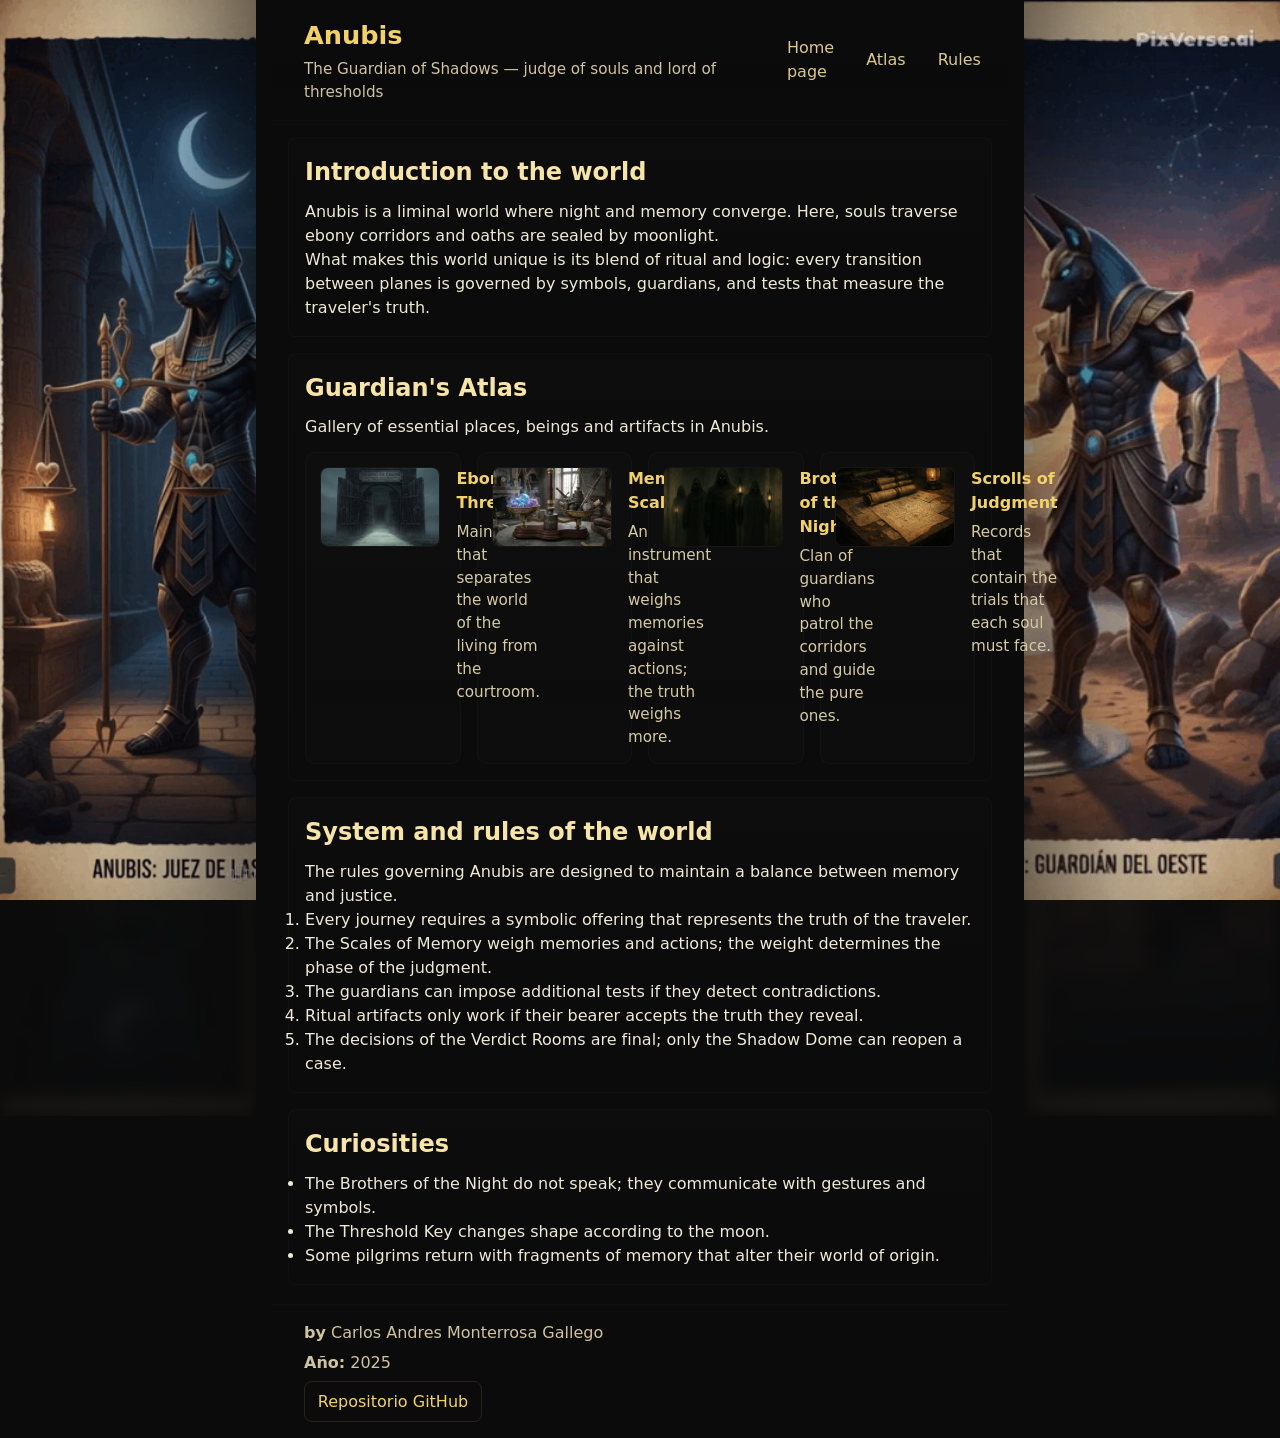
==== commit 0a9a0e60: "cambie texto de español a ingles en anubis" ====
--- a/anubis.html
+++ b/anubis.html
@@ -3,7 +3,7 @@
 <head>
   <meta charset="utf-8" />
   <meta name="viewport" content="width=device-width,initial-scale=1" />
-  <title>Anubis — Mundo del Guardián de las Sombras</title>
+  <title>Anubis — World of the Shadow Guardian</title>
   <link rel="stylesheet" href="/css/anubis.css" />
 </head>
 <body>
@@ -15,34 +15,34 @@
     <div class="header-inner">
       <div class="title-block">
         <h1>Anubis</h1>
-        <p class="subtitle">El Guardián de las Sombras — juez de almas y señor de los umbrales</p>
+        <p class="subtitle">The Guardian of Shadows — judge of souls and lord of thresholds</p>
       </div>
     </div>
 
     <nav class="main-nav" aria-label="Navegación del mundo Anubis">
       <a href="/index.html" class="nav-link">Home page</a>
       <a href="#atlas" class="nav-link">Atlas</a>
-      <a href="#reglas" class="nav-link">Reglas</a>
+      <a href="#reglas" class="nav-link">Rules</a>
     </nav>
   </header>
 
   <main>
     <section id="introduccion" class="section intro">
-      <h2>Introducción al mundo</h2>
+      <h2>Introduction to the world</h2>
       <p>
-        Anubis es un mundo liminal donde la noche y la memoria convergen. Aquí las almas
-        atraviesan corredores de ébano y los juramentos se sellan con luz de luna.
+        Anubis is a liminal world where night and memory converge. Here, souls
+        traverse ebony corridors and oaths are sealed by moonlight.
       </p>
       <p>
-        Lo que hace único a este mundo es su mezcla de ritual y lógica: cada tránsito
-        entre planos está regido por símbolos, guardianes y pruebas que miden la verdad
-        del viajero.
+        What makes this world unique is its blend of ritual and logic: every 
+        transition between planes is governed by symbols, guardians, and tests 
+        that measure the traveler's truth.
       </p>
     </section>
 
     <section id="atlas" class="section atlas">
-      <h2>Atlas del Guardián</h2>
-      <p class="atlas-intro">Galería de lugares, seres y artefactos esenciales en Anubis.</p>
+      <h2>Guardian's Atlas</h2>
+      <p class="atlas-intro">Gallery of essential places, beings and artifacts in Anubis.</p>
 
       <div class="cards-grid" role="list">
         <article class="card" role="listitem">
@@ -50,8 +50,8 @@
             <img src="/imagenes/anubis/umbral.png" alt="Umbral de Ébano">
           </div>
           <div class="card-body">
-            <h3 class="card-title">Umbral de Ébano</h3>
-            <p class="card-desc">Portal principal que separa el mundo de los vivos del corredor de juicios.</p>
+            <h3 class="card-title">Ebony Threshold</h3>
+            <p class="card-desc">Main portal that separates the world of the living from the courtroom.</p>
           </div>
         </article>
 
@@ -60,8 +60,8 @@
             <img src="/imagenes/anubis/balanza.png" alt="Balanzas de Memoria">
           </div>
           <div class="card-body">
-            <h3 class="card-title">Balanzas de Memoria</h3>
-            <p class="card-desc">Instrumento que pesa recuerdos contra actos; la verdad pesa más.</p>
+            <h3 class="card-title">Memory Scales</h3>
+            <p class="card-desc">An instrument that weighs memories against actions; the truth weighs more.</p>
           </div>
         </article>
 
@@ -70,8 +70,8 @@
             <img src="/imagenes/anubis/clanes.png" alt="Hermanos de la Noche">
           </div>
           <div class="card-body">
-            <h3 class="card-title">Hermanos de la Noche</h3>
-            <p class="card-desc">Clan de guardianes que patrullan los corredores y guían a los puros.</p>
+            <h3 class="card-title">Brothers of the Night</h3>
+            <p class="card-desc">Clan of guardians who patrol the corridors and guide the pure ones.</p>
           </div>
         </article>
 
@@ -80,31 +80,31 @@
             <img src="/imagenes/anubis/pergamino.png" alt="Pergaminos de Juicio">
           </div>
           <div class="card-body">
-            <h3 class="card-title">Pergaminos de Juicio</h3>
-            <p class="card-desc">Registros que contienen las pruebas que cada alma debe enfrentar.</p>
+            <h3 class="card-title">Scrolls of Judgment</h3>
+            <p class="card-desc">Records that contain the trials that each soul must face.</p>
           </div>
         </article>
       </div>
     </section>
 
     <section id="reglas" class="section rules">
-      <h2>Sistema y reglas del mundo</h2>
-      <p>Las normas que rigen Anubis están diseñadas para mantener el equilibrio entre memoria y justicia.</p>
+      <h2>System and rules of the world</h2>
+      <p>The rules governing Anubis are designed to maintain a balance between memory and justice.</p>
       <ol>
-        <li>Todo tránsito requiere una ofrenda simbólica que represente la verdad del viajero.</li>
-        <li>Las Balanzas de Memoria pesan recuerdos y actos; el peso determina la fase del juicio.</li>
-        <li>Los guardianes pueden imponer pruebas adicionales si detectan contradicciones.</li>
-        <li>Los artefactos rituales solo funcionan si su portador acepta la verdad que revelan.</li>
-        <li>Las decisiones de las Salas de Veredicto son finales; solo la Cúpula de Sombras puede reabrir un caso.</li>
+        <li>Every journey requires a symbolic offering that represents the truth of the traveler.</li>
+        <li>The Scales of Memory weigh memories and actions; the weight determines the phase of the judgment.</li>
+        <li>The guardians can impose additional tests if they detect contradictions.</li>
+        <li>Ritual artifacts only work if their bearer accepts the truth they reveal.</li>
+        <li>The decisions of the Verdict Rooms are final; only the Shadow Dome can reopen a case.</li>
       </ol>
     </section>
 
     <aside class="section aside-block">
-      <h2>Curiosidades</h2>
+      <h2>Curiosities</h2>
       <ul>
-        <li>Los Hermanos de la Noche no hablan; comunican con gestos y símbolos.</li>
-        <li>La Llave de Umbral cambia de forma según la luna.</li>
-        <li>Algunos peregrinos vuelven con fragmentos de memoria que alteran su mundo de origen.</li>
+        <li>The Brothers of the Night do not speak; they communicate with gestures and symbols.</li>
+        <li>The Threshold Key changes shape according to the moon.</li>
+        <li>Some pilgrims return with fragments of memory that alter their world of origin.</li>
       </ul>
     </aside>
   </main>
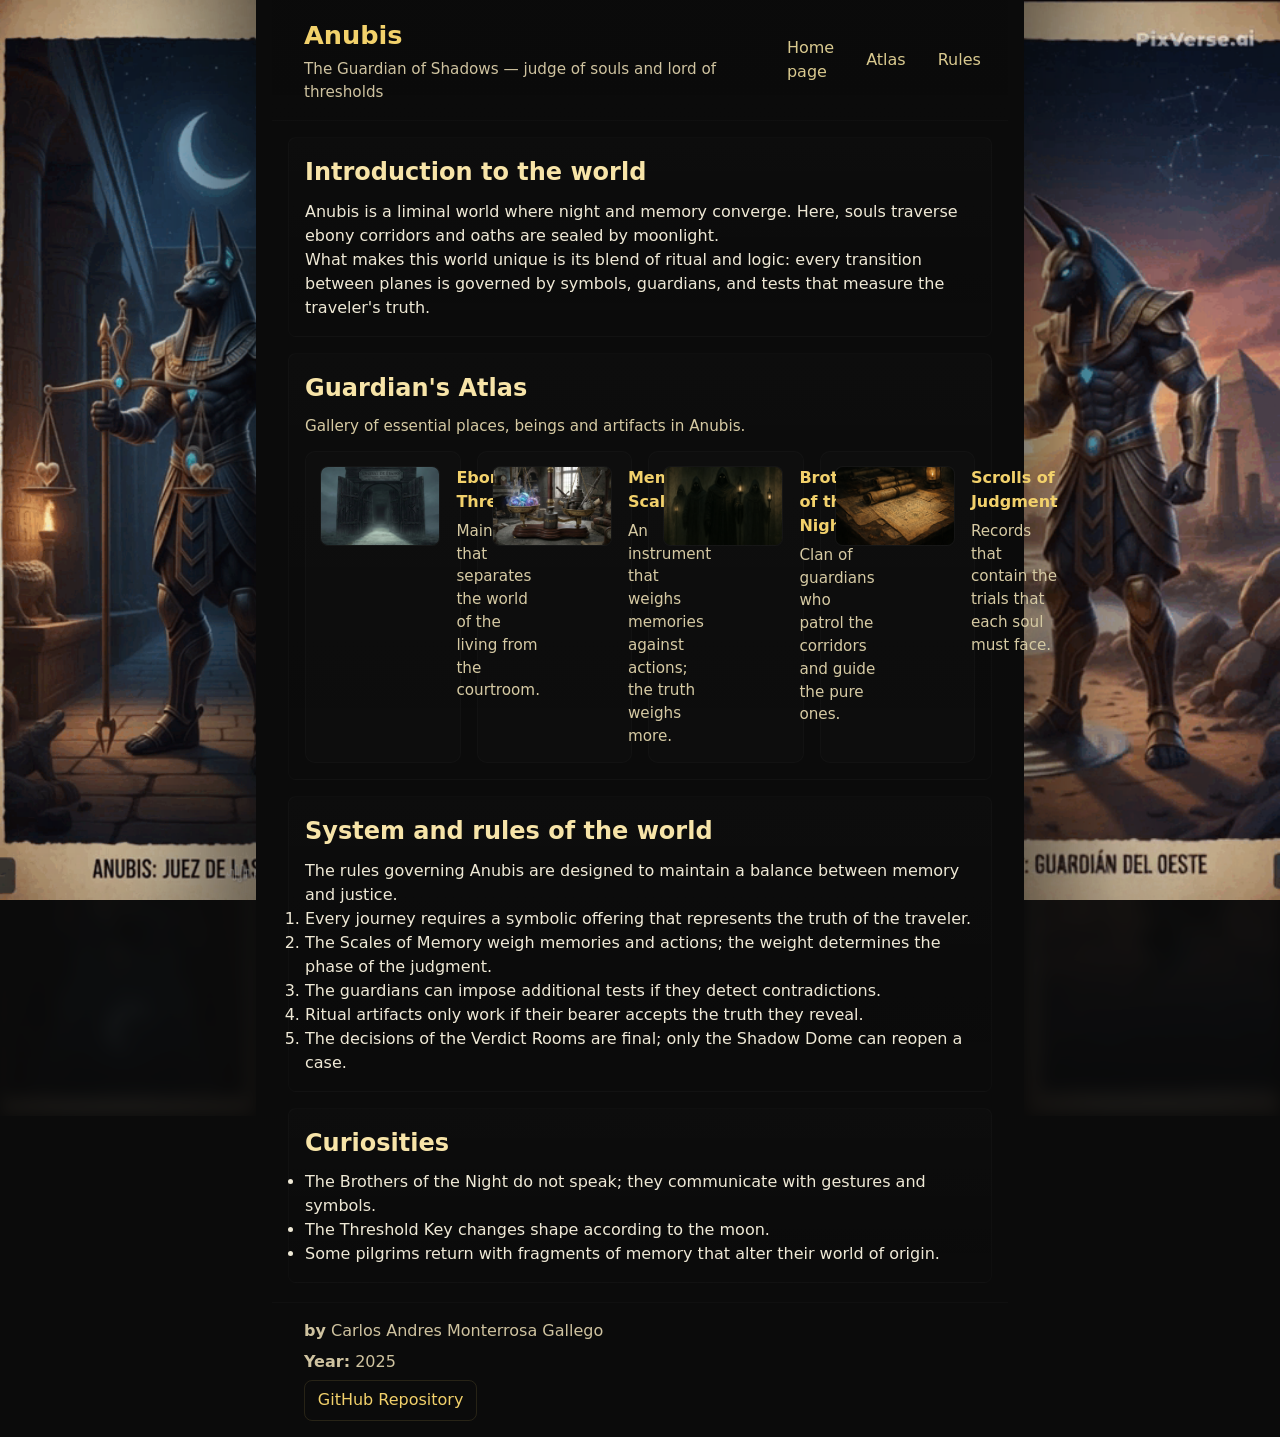
==== commit 498afec5: "comente todo en ingles y español" ====
--- a/anubis.html
+++ b/anubis.html
@@ -1,38 +1,72 @@
 <!doctype html>
-<html lang="es">
+<!-- Declaración HTML5 - Le indica al navegador que es un documento HTML5 / HTML5 Document Declaration -->
+<html lang="en">
+<!-- Elemento raíz - Define el idioma de la página / Root element - Sets the language -->
+
 <head>
+  <!-- Sección de encabezado - Contiene metadatos y recursos sobre la página / Head section with metadata -->
+  
+  <!-- Codificación de caracteres - UTF-8 para mostrar caracteres especiales correctamente / Character encoding -->
   <meta charset="utf-8" />
+  
+  <!-- Configuración de viewport - Hace la página responsiva y móvil-amigable / Responsive mobile-friendly settings -->
   <meta name="viewport" content="width=device-width,initial-scale=1" />
+  
+  <!-- Título de la página - Se muestra en la pestaña del navegador / Page title shown in browser tab -->
   <title>Anubis — World of the Shadow Guardian</title>
+  
+  <!-- Enlace a hoja de estilos externa - Carga todo el diseño visual de esta página / External stylesheet link -->
   <link rel="stylesheet" href="/css/anubis.css" />
 </head>
+
 <body>
-  <!-- Imágenes laterales fijas -->
+  <!-- Contenedor principal del cuerpo - Todo el contenido visible va aquí / Main body container -->
+  
+  <!-- Imágenes laterales (izquierda y derecha) - Son imágenes de fondo decorativas que enmarcan el contenido.
+       aria-hidden="true" hace que los lectores de pantalla las ignoren, ya que son puramente decorativas / Side decorative images -->
   <div class="side side-left" aria-hidden="true"></div>
   <div class="side side-right" aria-hidden="true"></div>
 
+  <!-- Encabezado - La sección superior de la página con el título y menú de navegación / Header with title and navigation -->
   <header class="site-header">
     <div class="header-inner">
+      <!-- Contenedor para el título principal y subtítulo / Container for title and subtitle -->
       <div class="title-block">
+        <!-- Encabezado principal - El título más grande e importante de la página / Main page heading -->
         <h1>Anubis</h1>
+        
+        <!-- Subtítulo - Una descripción más pequeña bajo el título principal / Subtitle under main title -->
         <p class="subtitle">The Guardian of Shadows — judge of souls and lord of thresholds</p>
       </div>
     </div>
 
-    <nav class="main-nav" aria-label="Navegación del mundo Anubis">
+    <!-- Menú de navegación - Enlaces para navegar entre diferentes secciones del sitio / Navigation menu -->
+    <nav class="main-nav" aria-label="Main navigation for Anubis world">
+      <!-- Enlace a la página principal / Link to homepage -->
       <a href="/index.html" class="nav-link">Home page</a>
+      
+      <!-- Enlace a la sección atlas/galería en esta página / Link to atlas gallery section -->
       <a href="#atlas" class="nav-link">Atlas</a>
+      
+      <!-- Enlace a la sección de reglas en esta página / Link to the rules section -->
       <a href="#reglas" class="nav-link">Rules</a>
     </nav>
   </header>
 
+  <!-- Área de contenido principal - Aquí va todo lo importante de la página / Main content area -->
   <main>
+    <!-- Sección de introducción - Presenta el mundo y atrae el interés en Anubis / Introduction section -->
     <section id="introduccion" class="section intro">
+      <!-- Encabezado secundario - Introduce el concepto principal / Secondary heading -->
       <h2>Introduction to the world</h2>
+      
+      <!-- Primer párrafo - Describe la atmósfera básica y tema de Anubis / First paragraph -->
       <p>
         Anubis is a liminal world where night and memory converge. Here, souls
         traverse ebony corridors and oaths are sealed by moonlight.
       </p>
+      
+      <!-- Segundo párrafo - Explica qué hace único e interesante este mundo / Second paragraph -->
       <p>
         What makes this world unique is its blend of ritual and logic: every 
         transition between planes is governed by symbols, guardians, and tests 
@@ -40,24 +74,38 @@
       </p>
     </section>
 
+    <!-- Sección Atlas - Una galería de lugares, seres y objetos importantes en el mundo Anubis / Atlas section -->
     <section id="atlas" class="section atlas">
+      <!-- Encabezado de sección / Section heading -->
       <h2>Guardian's Atlas</h2>
+      
+      <!-- Texto introductorio para la galería / Introduction text for gallery -->
       <p class="atlas-intro">Gallery of essential places, beings and artifacts in Anubis.</p>
 
+      <!-- Contenedor de grid para las tarjetas - role="list" hace esto accesible / Grid container for cards -->
       <div class="cards-grid" role="list">
-        <article class="card" role="listitem">
-          <div class="card-image">
-            <img src="/imagenes/anubis/umbral.png" alt="Umbral de Ébano">
-          </div>
-          <div class="card-body">
+        
+        <!-- Primera tarjeta - Umbral de Ébano / First card - Ebony Threshold -->
+        <article class="card" role="listitem">
+          <!-- Contenedor para la imagen de la tarjeta / Container for card image -->
+          <div class="card-image">
+            <!-- Imagen del Umbral de Ébano / Image of Ebony Threshold -->
+            <img src="/imagenes/anubis/umbral.png" alt="Ebony Threshold portal">
+          </div>
+          <!-- Contenido de la tarjeta - título y descripción / Card content - title and description -->
+          <div class="card-body">
+            <!-- Título de la tarjeta / Card title -->
             <h3 class="card-title">Ebony Threshold</h3>
+            <!-- Descripción de la tarjeta - qué trata este lugar / Card description -->
             <p class="card-desc">Main portal that separates the world of the living from the courtroom.</p>
           </div>
         </article>
 
-        <article class="card" role="listitem">
-          <div class="card-image">
-            <img src="/imagenes/anubis/balanza.png" alt="Balanzas de Memoria">
+        <!-- Segunda tarjeta - Balanzas de Memoria / Second card - Memory Scales -->
+        <article class="card" role="listitem">
+          <div class="card-image">
+            <!-- Imagen de las Balanzas de Memoria / Image of Memory Scales -->
+            <img src="/imagenes/anubis/balanza.png" alt="Memory Scales for judgment">
           </div>
           <div class="card-body">
             <h3 class="card-title">Memory Scales</h3>
@@ -65,9 +113,11 @@
           </div>
         </article>
 
-        <article class="card" role="listitem">
-          <div class="card-image">
-            <img src="/imagenes/anubis/clanes.png" alt="Hermanos de la Noche">
+        <!-- Tercera tarjeta - Hermanos de la Noche / Third card - Brothers of the Night -->
+        <article class="card" role="listitem">
+          <div class="card-image">
+            <!-- Imagen del clan Hermanos de la Noche / Image of Brothers clan -->
+            <img src="/imagenes/anubis/clanes.png" alt="Brothers of the Night guardians">
           </div>
           <div class="card-body">
             <h3 class="card-title">Brothers of the Night</h3>
@@ -75,9 +125,11 @@
           </div>
         </article>
 
-        <article class="card" role="listitem">
-          <div class="card-image">
-            <img src="/imagenes/anubis/pergamino.png" alt="Pergaminos de Juicio">
+        <!-- Cuarta tarjeta - Pergaminos de Juicio / Fourth card - Scrolls of Judgment -->
+        <article class="card" role="listitem">
+          <div class="card-image">
+            <!-- Imagen de los pergaminos de juicio / Image of judgment scrolls -->
+            <img src="/imagenes/anubis/pergamino.png" alt="Scrolls of Judgment records">
           </div>
           <div class="card-body">
             <h3 class="card-title">Scrolls of Judgment</h3>
@@ -87,34 +139,65 @@
       </div>
     </section>
 
+    <!-- Sección de Reglas - Explica las leyes y mecánicas del mundo Anubis / Rules section -->
     <section id="reglas" class="section rules">
+      <!-- Encabezado de sección / Section heading -->
       <h2>System and rules of the world</h2>
+      
+      <!-- Párrafo introductorio explicando el propósito de estas reglas / Intro paragraph -->
       <p>The rules governing Anubis are designed to maintain a balance between memory and justice.</p>
+      
+      <!-- Lista ordenada - Muestra las reglas numeradas (1-5 automáticamente) / Ordered list -->
       <ol>
+        <!-- Regla 1 - Requisito de ofrenda simbólica / Rule 1 -->
         <li>Every journey requires a symbolic offering that represents the truth of the traveler.</li>
+        
+        <!-- Regla 2 - Cómo funcionan las balanzas / Rule 2 -->
         <li>The Scales of Memory weigh memories and actions; the weight determines the phase of the judgment.</li>
+        
+        <!-- Regla 3 - Pruebas de guardianes / Rule 3 -->
         <li>The guardians can impose additional tests if they detect contradictions.</li>
+        
+        <!-- Regla 4 - Artefactos rituales / Rule 4 -->
         <li>Ritual artifacts only work if their bearer accepts the truth they reveal.</li>
+        
+        <!-- Regla 5 - Veredictos finales / Rule 5 -->
         <li>The decisions of the Verdict Rooms are final; only the Shadow Dome can reopen a case.</li>
       </ol>
     </section>
 
+    <!-- Sección Aside - Datos curiosos y curiosidades sobre el mundo Anubis / Aside section - Fun facts -->
     <aside class="section aside-block">
+      <!-- Encabezado del aside / Aside heading -->
       <h2>Curiosities</h2>
+      
+      <!-- Lista desordenada - Hechos interesantes aleatorios sobre Anubis / Unordered list -->
       <ul>
+        <!-- Curiosidad 1 - Cómo se comunican los Hermanos / Curiosity 1 -->
         <li>The Brothers of the Night do not speak; they communicate with gestures and symbols.</li>
+        
+        <!-- Curiosidad 2 - Objeto mágico que cambia / Curiosity 2 -->
         <li>The Threshold Key changes shape according to the moon.</li>
+        
+        <!-- Curiosidad 3 - Consecuencias de visitar / Curiosity 3 -->
         <li>Some pilgrims return with fragments of memory that alter their world of origin.</li>
       </ul>
     </aside>
   </main>
 
+  <!-- Pie de página - Sección inferior con información de derechos de autor y creador / Footer section -->
   <footer class="site-footer">
+    <!-- Contenedor del contenido del pie de página / Container for footer content -->
     <div class="footer-inner">
+      <!-- Crédito al creador / Credit to the creator -->
       <p><strong>by</strong> Carlos Andres Monterrosa Gallego</p>
-      <p><strong>Año:</strong> 2025</p>
+      
+      <!-- Año en que se hizo el sitio / Year the site was made -->
+      <p><strong>Year:</strong> 2025</p>
+      
+      <!-- Enlace al repositorio de GitHub donde vive el código / Link to GitHub repository -->
       <p>
-        <a class="btn" href="/" target="_blank" rel="noopener">Repositorio GitHub</a>
+        <a class="btn" href="/" target="_blank" rel="noopener">GitHub Repository</a>
       </p>
     </div>
   </footer>
--- a/css/anubis.css
+++ b/css/anubis.css
@@ -1,233 +1,452 @@
-/* Reset ligero */
-* { box-sizing: border-box; margin: 0; padding: 0; }
-html,body { height: 100%; font-family: system-ui, -apple-system, "Segoe UI", Roboto, Arial; background:#0b0b0b; color:#efe9d6; line-height:1.5; }
-
-/* Variables para laterales y contenido */
-:root{
-  --side-width: 20vw;   /* ancho relativo de las imágenes laterales */
-  --side-min: 140px;    /* ancho mínimo en px */
-  --side-max: 360px;    /* ancho máximo en px */
-  --content-max: 1100px; /* ancho máximo del contenido central */
-  --content-gap: 1rem;  /* espacio extra entre contenido y laterales */
-}
-
-/* --- Aplicar padding lateral al body para reservar espacio para las imágenes --- */
+
+/* ========================================
+   PARTE 1: RESETS GLOBALES Y ESTILOS BASE
+   PART 1: GLOBAL RESETS & BASE STYLES
+   ======================================== */
+
+/* Reset - Elimina márgenes y rellenos predeterminados de todos los elementos / Remove default margins and padding */
+* { 
+  box-sizing: border-box; /* Incluye padding y border en el cálculo del tamaño / Includes padding and border in size calculation */
+  margin: 0; /* Elimina espacios externos / Removes outer spacing */
+  padding: 0; /* Elimina espacios internos / Removes inner spacing */
+}
+
+/* Estilos base para los elementos html y body / Base styling for html and body */
+html, body { 
+  height: 100%; /* Define que ocupen el 100% del alto de la ventana / Sets full viewport height */
+  /* Usa fuentes del sistema para mejor rendimiento y consistencia / System fonts for performance */
+  font-family: system-ui, -apple-system, "Segoe UI", Roboto, Arial; /* Establece la familia de fuentes principal / Sets main font family */
+  /* Fondo oscuro para coincidir con el tema Anubis / Dark background matching theme */
+  background: #0b0b0b; /* Color de fondo muy oscuro (casi negro) / Very dark background color */
+  /* Color de texto beige claro para legibilidad / Light beige text for readability */
+  color: #efe9d6; /* Color del texto en toda la página / Text color throughout page */
+  /* Altura de línea para mejor legibilidad / Line height for readability */
+  line-height: 1.5; /* Espacio entre líneas de texto / Spacing between text lines */
+}
+
+/* ========================================
+   PARTE 2: VARIABLES CSS Y DISEÑO
+   PART 2: CSS VARIABLES & LAYOUT
+   ======================================== */
+
+/* Variables CSS - Hacen fácil ajustar el diseño sin cambiar muchos lugares / CSS Variables for easy adjustments */
+:root {
+  /* Ancho de las imágenes laterales relativo al viewport / Width of side images relative to viewport */
+  --side-width: 20vw;   
+  
+  /* Ancho mínimo para imágenes laterales (en píxeles) / Minimum width for side images */
+  --side-min: 140px;    
+  
+  /* Ancho máximo para imágenes laterales (en píxeles) / Maximum width for side images */
+  --side-max: 360px;    
+  
+  /* Ancho máximo para el contenido principal / Maximum width for main content */
+  --content-max: 1100px; 
+  
+  /* Espaciado extra entre contenido e imágenes laterales / Extra spacing between content and sides */
+  --content-gap: 1rem;  
+}
+
+/* Relleno del body - Reserva espacio a izquierda y derecha para las imágenes laterales / Body padding reserves side space */
 body {
-  padding-left: calc(clamp(var(--side-min), var(--side-width), var(--side-max)) + var(--content-gap));
-  padding-right: calc(clamp(var(--side-min), var(--side-width), var(--side-max)) + var(--content-gap));
-  min-height: 100vh;
-}
-
-/* Contenedores laterales fijos */
+  padding-left: calc(clamp(var(--side-min), var(--side-width), var(--side-max)) + var(--content-gap)); /* Espaciado izquierdo que se adapta al tamaño de la ventana / Left padding responsive to window size */
+  padding-right: calc(clamp(var(--side-min), var(--side-width), var(--side-max)) + var(--content-gap)); /* Espaciado derecho que se adapta al tamaño de la ventana / Right padding responsive to window size */
+  min-height: 100vh; /* Altura mínima es la altura completa de la ventana / Minimum height is full viewport */
+}
+
+/* ========================================
+   PARTE 3: IMÁGENES LATERALES (Izquierda y Derecha)
+   PART 3: SIDE IMAGES (Left & Right)
+   ======================================== */
+
+/* Estilos base para ambos contenedores laterales - Son fijos y nunca se desplazan / Base styling for side containers */
 .side {
-  position: fixed;
-  top: 0;
-  height: 100vh;
-  width: clamp(var(--side-min), var(--side-width), var(--side-max));
-  background-size: cover;
-  background-position: center;
-  background-repeat: no-repeat;
-  z-index: 0;
-  pointer-events: none;
-  filter: saturate(.95) contrast(.95);
-}
-
-/* Imagen izquierda */
+  position: fixed; /* Posición fija en la pantalla, no se desplaza al hacer scroll / Fixed position on screen */
+  top: 0; /* Alineado en la parte superior / Aligned to top */
+  height: 100vh; /* Altura completa del viewport / Full viewport height */
+  width: clamp(var(--side-min), var(--side-width), var(--side-max)); /* Ancho responsivo / Responsive width */
+  background-size: cover; /* La imagen cubre todo el contenedor / Image covers the container */
+  background-position: center; /* La imagen se centra / Image is centered */
+  background-repeat: no-repeat; /* La imagen no se repite / Image doesn't repeat */
+  z-index: 0; /* Detrás de todo el contenido / Behind all content */
+  pointer-events: none; /* No interfiere con los clics / Doesn't interfere with clicks */
+  filter: saturate(.95) contrast(.95); /* Colores ligeramente apagados / Slightly muted colors */
+}
+
+/* Imagen del lado izquierdo - Muestra la versión nocturna de Anubis / Left side image */
 .side-left {
-  left: 0;
-  background-image: url('/imagenes/anubis/anubisnoche.gif');
-  background-position: left center;
-  box-shadow: inset -140px 0 140px -100px rgba(0,0,0,0.65);
-}
-
-/* Imagen derecha */
+  left: 0; /* Alineado en el lado izquierdo / Aligned to left side */
+  background-image: url('/imagenes/anubis/anubisnoche.gif'); /* Ruta de la imagen de fondo / Background image path */
+  background-position: left center; /* Posición de la imagen - izquierda y centrada verticalmente / Image position */
+  /* Agrega efecto de desvanecimiento en el borde derecho / Fade-out effect on right edge */
+  box-shadow: inset -140px 0 140px -100px rgba(0,0,0,0.65); /* Sombra interior que crea efecto degradado / Inner shadow for gradient effect */
+}
+
+/* Imagen del lado derecho - Muestra la versión diurna de Anubis / Right side image */
 .side-right {
-  right: 0;
-  background-image: url('/imagenes/anubis/anubisdia.gif');
-  background-position: right center;
-  box-shadow: inset 140px 0 140px -100px rgba(0,0,0,0.65);
-}
-
-/* Reflejo sutil en laterales */
+  right: 0; /* Alineado en el lado derecho / Aligned to right side */
+  background-image: url('/imagenes/anubis/anubisdia.gif'); /* Ruta de la imagen de fondo / Background image path */
+  background-position: right center; /* Posición de la imagen - derecha y centrada verticalmente / Image position */
+  /* Agrega efecto de desvanecimiento en el borde izquierdo / Fade-out effect on left edge */
+  box-shadow: inset 140px 0 140px -100px rgba(0,0,0,0.65); /* Sombra interior que crea efecto degradado / Inner shadow for gradient effect */
+}
+
+/* Efecto de reflejo en imágenes laterales - Crea un reflejo espejo sutil en la parte inferior / Reflection effect */
 .side::after {
-  content: "";
-  position: absolute;
-  left: 0; right: 0; bottom: -30%;
-  height: 60%;
-  background-image: inherit;
-  background-size: cover;
-  background-position: inherit;
-  transform: scaleY(-1) translateY(10%);
-  filter: blur(8px) saturate(.7);
-  opacity: 0.12;
-  mask-image: linear-gradient(to bottom, rgba(0,0,0,0.6), rgba(0,0,0,0));
-  pointer-events: none;
-}
-
-/* Clase reutilizable: botones simples */
+  content: ""; /* Crea contenido vacío usando el pseudo-elemento ::after / Creates empty content using pseudo-element */
+  position: absolute; /* Posicionamiento absoluto relativo al contenedor padre / Absolute position relative to parent */
+  left: 0; /* Alineado a la izquierda / Aligned to left */
+  right: 0; /* Alineado a la derecha / Aligned to right */
+  bottom: -30%; /* Posicionado 30% abajo del contenedor / Positioned 30% below container */
+  height: 60%; /* Ocupa el 60% de altura / Takes 60% height */
+  background-image: inherit; /* Usa la misma imagen que el padre / Uses same image as parent */
+  background-size: cover; /* La imagen cubre el contenedor / Image covers container */
+  background-position: inherit; /* Posición heredada del padre / Inherits position from parent */
+  transform: scaleY(-1) translateY(10%); /* Voltea verticalmente y se mueve 10% hacia arriba / Flips vertically and moves */
+  filter: blur(8px) saturate(.7); /* Desenfoque de 8px y saturación reducida / Blur and reduced saturation */
+  opacity: 0.12; /* Muy transparente (12% visible) / Very transparent (12% opacity) */
+  mask-image: linear-gradient(to bottom, rgba(0,0,0,0.6), rgba(0,0,0,0)); /* Gradiente que desvanece / Fading gradient */
+  pointer-events: none; /* No interfiere con eventos del ratón / Doesn't interfere with mouse events */
+}
+
+/* ========================================
+   PARTE 4: BOTONES
+   PART 4: BUTTONS
+   ======================================== */
+
+/* Estilos base de botón/enlace / Base button/link styling */
 .btn {
-  display:inline-block;
-  background: transparent;
-  color:#f2d16b;
-  padding:0.45rem 0.8rem;
-  border-radius:8px;
-  text-decoration:none;
-  border:1px solid rgba(242,209,107,0.12);
-  transition: background .18s ease, transform .18s ease;
-}
-.btn:hover { background: rgba(242,209,107,0.06); transform: translateY(-3px); }
-
-/* Header: mantener encima de las sides y centrado */
+  display: inline-block; /* Mostrado como bloque en línea, permite width/height pero no nuevo renglón / Inline-block display */
+  background: transparent; /* Fondo transparente / Transparent background */
+  color: #f2d16b; /* Color de texto dorado / Gold text color */
+  padding: 0.45rem 0.8rem; /* Espaciado interno - vertical y horizontal / Internal spacing */
+  border-radius: 8px; /* Esquinas redondeadas de 8 píxeles / Rounded corners */
+  text-decoration: none; /* Elimina el subrayado de enlace / Removes link underline */
+  border: 1px solid rgba(242,209,107,0.12); /* Borde de 1px con color dorado muy sutil / Subtle gold border */
+  transition: background .18s ease, transform .18s ease; /* Transición suave para efectos hover / Smooth transitions */
+}
+
+/* Estado hover del botón - Obtiene un fondo sutil y se mueve hacia arriba / Button hover state */
+.btn:hover { 
+  background: rgba(242,209,107,0.06); /* Fondo dorado muy tenue al pasar el ratón / Faint gold background on hover */
+  transform: translateY(-3px); /* Se mueve 3px hacia arriba al pasar el ratón / Moves up on hover */
+}
+
+/* ========================================
+   PARTE 5: ENCABEZADO Y NAVEGACIÓN
+   PART 5: HEADER & NAVIGATION
+   ======================================== */
+
+/* Encabezado principal - Pegajoso para que se quede en la parte superior al desplazarse / Main header - Sticky */
 .site-header {
-  padding:1rem;
-  border-bottom:1px solid rgba(255,255,255,0.02);
-  position: sticky;
-  top: 0;
-  background: linear-gradient(180deg, rgba(11,11,11,0.95), rgba(11,11,11,0.9));
-  z-index: 3;
-  display: flex;
-  justify-content: center;
-}
-
-/* Contenedor interno del header: ancho controlado y centrado */
+  padding: 1rem; /* Espaciado interno de 1rem en todos los lados / Internal spacing on all sides */
+  border-bottom: 1px solid rgba(255,255,255,0.02); /* Línea de borde inferior muy sutil / Subtle bottom border line */
+  position: sticky; /* Pegajoso - se queda visible al hacer scroll / Sticky position on scroll */
+  top: 0; /* Se pega en la parte superior / Sticks to top */
+  /* Fondo degradado para profundidad / Gradient background for depth */
+  background: linear-gradient(180deg, rgba(11,11,11,0.95), rgba(11,11,11,0.9)); /* Gradiente de arriba a abajo / Top to bottom gradient */
+  z-index: 3; /* Por encima de la mayoría del contenido / Above most content */
+  display: flex; /* Usa flexbox para distribuir elementos / Uses flexbox layout */
+  justify-content: center; /* Centra los elementos horizontalmente / Centers content horizontally */
+}
+
+/* Contenedor interno del encabezado - Controla el ancho y centrado / Inner header container */
 .header-inner {
-  width: 100%;
-  max-width: var(--content-max);
-  padding: 0 1rem;
-  display:flex;
-  align-items:center;
-  justify-content: space-between;
-}
-
-/* Título y subtítulo */
-.title-block { display:flex; flex-direction:column; }
-.title-block h1 { font-size:1.6rem; color:#f2d16b; }
-.subtitle { color:#cfc3a0; font-size:0.95rem; margin-top:0.25rem; }
-
-/* Nav: centrado dentro del header-inner */
+  width: 100%; /* Ocupa el 100% del ancho disponible / Takes full available width */
+  max-width: var(--content-max); /* Ancho máximo controlado por la variable CSS / Max width from CSS variable */
+  padding: 0 1rem; /* Espaciado horizontal interno / Horizontal internal spacing */
+  display: flex; /* Usa flexbox / Uses flexbox */
+  align-items: center; /* Alinea verticalmente los elementos al centro / Vertically centers items */
+  justify-content: space-between; /* Distribuye elementos con espacio entre ellos / Spaces items apart */
+}
+
+/* Bloque de título y subtítulo / Title and subtitle block */
+.title-block { 
+  display: flex; /* Usa flexbox para alinear elementos / Uses flexbox layout */
+  flex-direction: column; /* Apila elementos verticalmente / Stacks items vertically */
+}
+
+/* Título principal del sitio / Main site title */
+.title-block h1 { 
+  font-size: 1.6rem; /* Tamaño de fuente de 1.6rem / Font size */
+  color: #f2d16b; /* Color dorado / Gold color */
+}
+
+/* Texto del subtítulo / Subtitle text */
+.subtitle { 
+  color: #cfc3a0; /* Dorado más claro que el título / Lighter gold than title */
+  font-size: 0.95rem; /* Tamaño de fuente más pequeño que el título / Smaller than title */
+  margin-top: 0.25rem; /* Espaciado superior entre título y subtítulo / Top spacing from title */
+}
+
+/* Contenedor del menú de navegación / Navigation menu container */
 .main-nav {
-  display:flex;
-  gap:0.6rem;
-  align-items:center;
-}
-.nav-link { color:#d9c98f; text-decoration:none; padding:0.4rem 0.7rem; border-radius:6px; transition: background .15s ease; }
-.nav-link:hover { background: rgba(255,255,255,0.02); color:#fff; }
-
-/* Main: centrado entre las sides sin desplazar visualmente el contenido.
-   El ancho máximo y margin auto mantienen el contenido en el centro de la ventana. */
+  display: flex; /* Usa flexbox para distribuir elementos / Uses flexbox */
+  gap: 0.6rem; /* Espaciado entre elementos del menú / Spacing between menu items */
+  align-items: center; /* Alinea verticalmente los elementos / Vertically aligns items */
+}
+
+/* Enlaces de navegación individual / Individual nav links */
+.nav-link { 
+  color: #d9c98f; /* Color dorado claro / Light gold color */
+  text-decoration: none; /* Elimina subrayado de enlace / Removes underline */
+  padding: 0.4rem 0.7rem; /* Espaciado interno del enlace / Internal padding */
+  border-radius: 6px; /* Esquinas ligeramente redondeadas / Slightly rounded corners */
+  transition: background .15s ease; /* Transición suave para efecto hover / Smooth hover transition */
+}
+
+/* Estado hover de enlace de nav - Fondo sutil aparece / Nav link hover */
+.nav-link:hover { 
+  background: rgba(255,255,255,0.02); /* Fondo blanco muy tenue al pasar el ratón / Faint white background */
+  color: #fff; /* Color de texto se vuelve blanco / Text becomes white */
+}
+
+/* ========================================
+   PARTE 6: ÁREA DE CONTENIDO PRINCIPAL
+   PART 6: MAIN CONTENT AREA
+   ======================================== */
+
+/* Contenedor de contenido principal - Centrado y ancho controlado / Main content wrapper */
 main {
-  width: 100%;
-  max-width: var(--content-max);
-  margin: 1rem auto;
-  padding: 0 1rem;
-  position: relative;
-  z-index: 2;
-  box-sizing: border-box;
-}
-
-/* Sections */
-.section { padding:1rem; margin-bottom:1rem; border-radius:8px; background: linear-gradient(180deg, rgba(255,255,255,0.01), transparent); border:1px solid rgba(255,255,255,0.02); }
-.section h2 { color:#f7e4a8; margin-bottom:0.6rem; }
-
-/* Grid para tarjetas */
+  width: 100%; /* Ocupa el 100% del ancho disponible / Full available width */
+  max-width: var(--content-max); /* Ancho máximo para no hacer texto muy ancho / Max width for readability */
+  margin: 1rem auto; /* Espaciado exterior y centra horizontalmente / Outer spacing and centers */
+  padding: 0 1rem; /* Espaciado interno horizontal / Internal horizontal spacing */
+  position: relative; /* Posicionamiento relativo para z-index / Relative for z-index */
+  z-index: 2; /* Por encima de imágenes laterales / Above side images */
+  box-sizing: border-box; /* Incluye padding en el cálculo de ancho / Includes padding in width */
+}
+
+/* ========================================
+   PARTE 7: SECCIONES Y CONTENEDORES GENERALES
+   PART 7: SECTIONS & GENERAL CONTAINERS
+   ======================================== */
+
+/* Estilos de sección base - Se aplica a todos los elementos section / Base section styling */
+.section { 
+  padding: 1rem; /* Espaciado interno / Internal spacing */
+  margin-bottom: 1rem; /* Espaciado exterior inferior / Bottom external spacing */
+  border-radius: 8px; /* Esquinas redondeadas / Rounded corners */
+  /* Fondo degradado muy sutil / Very subtle gradient background */
+  background: linear-gradient(180deg, rgba(255,255,255,0.01), transparent); /* Gradiente de arriba a abajo / Top to bottom gradient */
+  /* Borde apenas visible / Barely visible border */
+  border: 1px solid rgba(255,255,255,0.02); /* Línea de borde muy tenue / Very faint border */
+}
+
+/* Encabezados de sección / Section headings */
+.section h2 { 
+  color: #f7e4a8; /* Dorado claro / Light gold */
+  margin-bottom: 0.6rem; /* Espaciado inferior entre título y contenido / Bottom spacing */
+}
+
+/* ========================================
+   PARTE 8: GRID DE TARJETAS (Sección Atlas)
+   PART 8: CARDS GRID (Atlas Section)
+   ======================================== */
+
+/* Diseño de grid para tarjetas - Muestra 2 columnas en escritorio / Grid layout for cards */
 .cards-grid {
-  display:grid;
-  grid-template-columns: repeat(2, 1fr);
-  gap:1rem;
-  margin-top:0.8rem;
-}
-
-/* Tarjeta con imagen en posición moderada (lado izquierdo) */
+  display: grid; /* Usa CSS Grid para diseño de cuadrícula / Uses CSS Grid layout */
+  grid-template-columns: repeat(2, 1fr); /* 2 columnas iguales / 2 equal columns */
+  gap: 1rem; /* Espaciado entre tarjetas / Spacing between cards */
+  margin-top: 0.8rem; /* Espaciado superior / Top margin */
+}
+
+/* Estilos de tarjeta individual / Individual card styling */
 .card {
-  display:flex;
-  gap:1rem;
-  align-items:flex-start;
-  background: rgba(255,255,255,0.01);
-  padding:0.9rem;
-  border-radius:10px;
-  border:1px solid rgba(255,255,255,0.02);
+  display: flex; /* Usa flexbox para distribución / Uses flexbox */
+  gap: 1rem; /* Espaciado entre imagen y texto / Spacing between image and text */
+  align-items: flex-start; /* Alinea elementos al inicio / Aligns items to start */
+  background: rgba(255,255,255,0.01); /* Fondo apenas visible / Barely visible background */
+  padding: 0.9rem; /* Espaciado interno de la tarjeta / Internal card padding */
+  border-radius: 10px; /* Esquinas redondeadas / Rounded corners */
+  border: 1px solid rgba(255,255,255,0.02); /* Borde sutil / Subtle border */
+  /* Transiciones suaves para efectos hover / Smooth transitions for hover effects */
   transition: transform .16s ease, box-shadow .16s ease, border-color .16s ease;
 }
 
-/* Contenedor de imagen: tamaño moderado, mantiene proporción */
+/* Contenedor de imagen de tarjeta / Card image container */
 .card-image {
-  flex: 0 0 120px;
-  height: 80px;
-  overflow: hidden;
-  border-radius:8px;
-  background: linear-gradient(180deg, rgba(255,255,255,0.02), rgba(255,255,255,0.01));
-  display:flex;
-  align-items:center;
-  justify-content:center;
-  border:1px solid rgba(255,255,255,0.02);
-}
-
-/* Imagen dentro de la tarjeta: cubre el contenedor sin deformar */
+  flex: 0 0 120px; /* Ancho fijo de 120px, no crece ni se encoge / Fixed 120px width */
+  height: 80px; /* Alto de 80px / Height of 80px */
+  overflow: hidden; /* Oculta contenido que sale del contenedor / Hides overflow */
+  border-radius: 8px; /* Esquinas redondeadas / Rounded corners */
+  background: linear-gradient(180deg, rgba(255,255,255,0.02), rgba(255,255,255,0.01)); /* Degradado de fondo sutil / Subtle gradient */
+  display: flex; /* Usa flexbox / Uses flexbox */
+  align-items: center; /* Centra verticalmente / Vertically centers */
+  justify-content: center; /* Centra horizontalmente / Horizontally centers */
+  border: 1px solid rgba(255,255,255,0.02); /* Borde sutil / Subtle border */
+}
+
+/* Imágenes dentro de tarjetas - Llenan el contenedor sin distorsión / Images inside cards */
 .card-image img {
-  width: 100%;
-  height: 100%;
-  object-fit: cover;
-  display:block;
-}
-
-/* Cuerpo de la tarjeta */
-.card-body { flex: 1 1 auto; }
-.card-title { color:#f2d16b; font-size:1rem; margin-bottom:0.35rem; }
-.card-desc { color:#d6caa3; font-size:0.95rem; }
-
-/* Hover sutil en tarjetas */
+  width: 100%; /* Ocupa el 100% del ancho del contenedor / Full container width */
+  height: 100%; /* Ocupa el 100% del alto del contenedor / Full container height */
+  object-fit: cover; /* Se recorta para mantener proporción / Crops to maintain aspect ratio */
+  display: block; /* Mostrado como bloque / Displayed as block */
+}
+
+/* Cuerpo de tarjeta/contenido de texto / Card body/text content */
+.card-body { 
+  flex: 1 1 auto; /* Toma todo el espacio disponible / Takes all available space */
+}
+
+/* Título de tarjeta / Card title */
+.card-title { 
+  color: #f2d16b; /* Color dorado / Gold color */
+  font-size: 1rem; /* Tamaño de fuente / Font size */
+  margin-bottom: 0.35rem; /* Espaciado inferior entre título y descripción / Bottom spacing */
+}
+
+/* Texto de descripción de tarjeta / Card description text */
+.card-desc { 
+  color: #d6caa3; /* Dorado-marrón claro / Light brown-gold */
+  font-size: 0.95rem; /* Tamaño de fuente ligeramente más pequeño / Slightly smaller font */
+}
+
+/* Efecto hover de tarjeta - Se eleva y agrega sombra / Card hover effect */
 .card:hover {
-  transform: translateY(-6px);
-  box-shadow: 0 12px 30px rgba(0,0,0,0.6);
-  border-color: rgba(242,209,107,0.12);
-}
-
-/* Aside */
-.aside-block { padding:1rem; }
-
-/* Footer */
+  transform: translateY(-6px); /* Se mueve 6px hacia arriba al pasar el ratón / Moves up on hover */
+  box-shadow: 0 12px 30px rgba(0,0,0,0.6); /* Agrega sombra debajo de la tarjeta / Adds shadow below card */
+  border-color: rgba(242,209,107,0.12); /* El borde se vuelve visible / Border becomes visible */
+}
+
+/* Texto de introducción del atlas / Atlas intro text */
+.atlas-intro {
+  color: #d6caa3; /* Color dorado-marrón claro / Light brown-gold color */
+  font-size: 0.95rem; /* Tamaño de fuente / Font size */
+}
+
+/* ========================================
+   PARTE 9: ASIDE Y MISCELÁNEOS
+   PART 9: ASIDE & MISCELLANEOUS
+   ======================================== */
+
+/* Estilos del bloque aside / Aside block styling */
+.aside-block { 
+  padding: 1rem; 
+}
+
+/* ========================================
+   PARTE 10: PIE DE PÁGINA
+   PART 10: FOOTER
+   ======================================== */
+
+/* Contenedor del pie de página / Footer container */
 .site-footer {
-  margin-top:1.2rem;
-  padding:1rem;
-  border-top:1px solid rgba(255,255,255,0.02);
-  background:transparent;
-  position: relative;
-  z-index: 2;
-}
-.footer-inner { max-width:var(--content-max); margin:0 auto; color:#cfc3a0; display:flex; flex-direction:column; gap:0.4rem; padding:0 1rem; }
-
-/* Media queries para responsividad */
+  margin-top: 1.2rem; /* Espaciado superior / Top margin */
+  padding: 1rem; /* Espaciado interno / Internal padding */
+  border-top: 1px solid rgba(255,255,255,0.02); /* Línea superior sutil / Subtle top line */
+  background: transparent; /* Fondo transparente / Transparent background */
+  position: relative; /* Posicionamiento relativo / Relative positioning */
+  z-index: 2; /* Por encima de otras capas / Above other layers */
+}
+
+/* Contenido interno del pie de página / Footer inner content */
+.footer-inner { 
+  max-width: var(--content-max); /* Ancho máximo controlado / Max width controlled */
+  margin: 0 auto; /* Centra horizontalmente / Centers horizontally */
+  color: #cfc3a0; /* Texto dorado-marrón claro / Light brown-gold text */
+  display: flex; /* Usa flexbox / Uses flexbox */
+  flex-direction: column; /* Apila verticalmente / Stacks vertically */
+  gap: 0.4rem; /* Espaciado entre elementos / Spacing between items */
+  padding: 0 1rem; /* Espaciado horizontal interno / Horizontal internal padding */
+}
+
+/* ========================================
+   PARTE 11: DISEÑO RESPONSIVO
+   PART 11: RESPONSIVE DESIGN
+   ======================================== */
+
+/* Pantallas grandes - Aumenta grid de tarjetas a 4 columnas / Large screens */
 @media (min-width: 1400px) {
-  .poster { height: 420px; }
-  .poster-title { font-size: 2.4rem; }
-}
-
+  .poster { 
+    height: 420px; /* Altura del poster para pantallas muy grandes / Poster height */
+  }
+  .poster-title { 
+    font-size: 2.4rem; /* Título más grande en pantallas grandes / Larger title */
+  }
+}
+
+/* Pantallas mediano-grandes - Grid de tarjetas se vuelve 4 columnas / Medium-large screens */
 @media (min-width: 1100px) {
-  .cards-grid { grid-template-columns: repeat(4, 1fr); }
-}
-
+  .cards-grid { 
+    grid-template-columns: repeat(4, 1fr); /* Cambia a 4 columnas / Changes to 4 columns */
+  }
+}
+
+/* Pantallas medias - Ajusta para tablets y desktops más pequeños / Medium screens */
 @media (max-width: 900px) {
-  .cards-grid { grid-template-columns: repeat(2, 1fr); }
-  .main-nav { justify-content:center; flex-wrap:wrap; gap:0.4rem; }
-  :root { --side-width: 18vw; --side-max: 260px; }
+  .cards-grid { 
+    grid-template-columns: repeat(2, 1fr); /* Vuelve a 2 columnas / Back to 2 columns */
+  }
+  
+  .main-nav { 
+    justify-content: center; /* Centra el menú / Centers menu */
+    flex-wrap: wrap; /* Permite que se envuelva / Allows wrapping */
+    gap: 0.4rem; /* Espaciado reducido entre elementos / Reduced spacing */
+  }
+  
+  /* Hace las imágenes laterales un poco más pequeñas / Make side images smaller */
+  :root { 
+    --side-width: 18vw; /* Reduce el ancho relativo / Reduces relative width */
+    --side-max: 260px; /* Reduce el máximo / Reduces maximum */
+  }
+  
   body {
-    padding-left: calc(clamp(var(--side-min), var(--side-width), var(--side-max)) + 0.8rem);
-    padding-right: calc(clamp(var(--side-min), var(--side-width), var(--side-max)) + 0.8rem);
-  }
-}
-
+    padding-left: calc(clamp(var(--side-min), var(--side-width), var(--side-max)) + 0.8rem); /* Padding ajustado / Adjusted padding */
+    padding-right: calc(clamp(var(--side-min), var(--side-width), var(--side-max)) + 0.8rem); /* Padding ajustado / Adjusted padding */
+  }
+}
+
+/* Pantallas pequeñas - Tablets y teléfonos grandes / Small screens */
 @media (max-width: 720px) {
-  /* ocultar laterales en móviles para priorizar lectura */
-  .side { display: none; }
-  body { padding-left: 1rem; padding-right: 1rem; }
-  main { margin: 1rem auto; }
-}
-
+  /* Oculta imágenes laterales para ahorrar espacio para contenido / Hide side images */
+  .side { 
+    display: none; /* No se muestra / Not displayed */
+  }
+  
+  body { 
+    padding-left: 1rem; /* Padding reducido / Reduced padding */
+    padding-right: 1rem; /* Padding reducido / Reduced padding */
+  }
+  
+  main { 
+    margin: 1rem auto; /* Margen centralizado / Centered margin */
+  }
+}
+
+/* Pantallas muy pequeñas - Teléfonos / Extra small screens */
 @media (max-width: 520px) {
-  .header-inner { flex-direction:column; align-items:flex-start; gap:0.4rem; }
-  .cards-grid { grid-template-columns: 1fr; }
-  .card { flex-direction: row; gap:0.75rem; }
-  .card-image { flex: 0 0 100px; height: 70px; }
-  .title-block h1 { font-size:1.25rem; }
-  .subtitle { font-size:0.9rem; }
-}
+  /* El encabezado se apila verticalmente / Header stacks vertically */
+  .header-inner { 
+    flex-direction: column; /* Apila elementos verticalmente / Stacks items vertically */
+    align-items: flex-start; /* Alinea al inicio / Aligns to start */
+    gap: 0.4rem; /* Espaciado reducido / Reduced spacing */
+  }
+  
+  /* Grid de tarjetas se vuelve una sola columna / Cards grid becomes single column */
+  .cards-grid { 
+    grid-template-columns: 1fr; /* Una sola columna / Single column */
+  }
+  
+  /* Diseño de tarjeta se ajusta para pantallas pequeñas / Card layout adjusts */
+  .card { 
+    flex-direction: row; /* Elementos en fila / Items in row */
+    gap: 0.75rem; /* Espaciado entre elementos / Spacing between items */
+  }
+  
+  .card-image { 
+    flex: 0 0 100px; /* Ancho fijo más pequeño / Smaller fixed width */
+    height: 70px; /* Alto más pequeño / Smaller height */
+  }
+  
+  /* Los títulos se hacen más pequeños / Titles get smaller */
+  .title-block h1 { 
+    font-size: 1.25rem; /* Tamaño de título reducido / Reduced title size */
+  }
+  
+  .subtitle { 
+    font-size: 0.9rem; /* Tamaño de subtítulo reducido / Reduced subtitle size */
+  }
+}
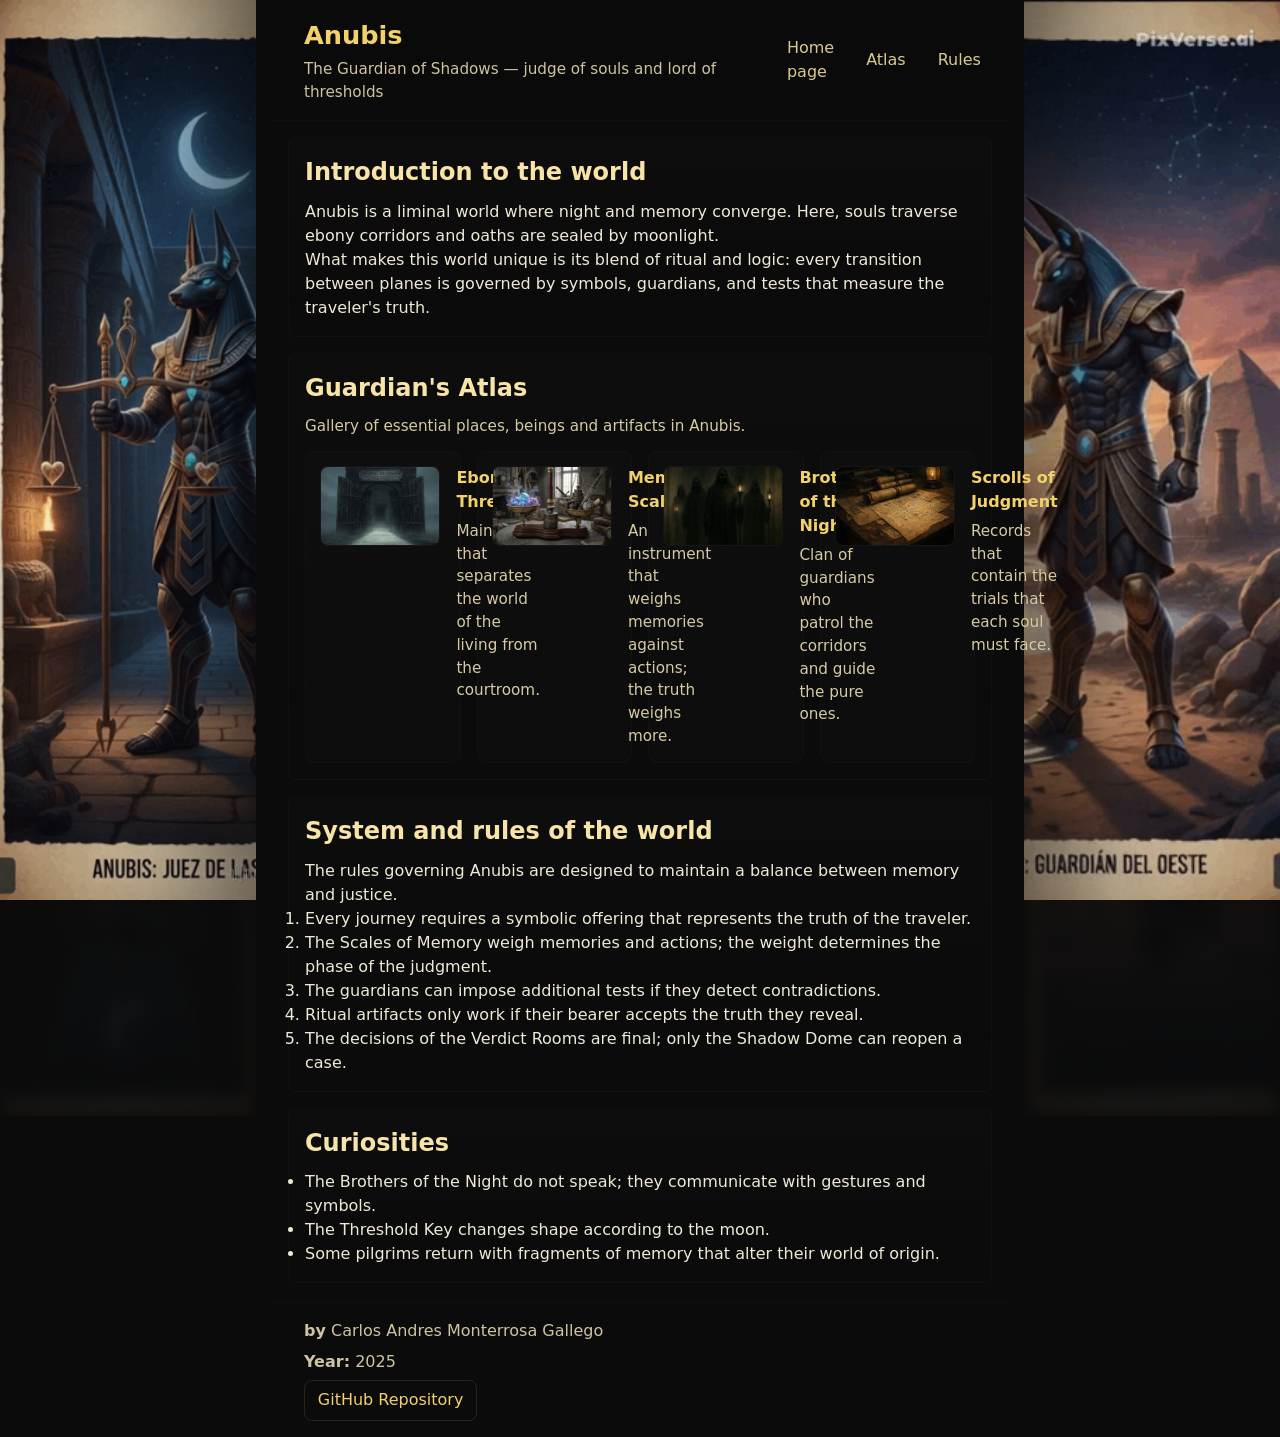
==== commit 4f82c735: "Fix: Corregir rutas relativas para GitHub Pages - cambiar rutas absolutas por relativas" ====
--- a/anubis.html
+++ b/anubis.html
@@ -16,7 +16,7 @@
   <title>Anubis — World of the Shadow Guardian</title>
   
   <!-- Enlace a hoja de estilos externa - Carga todo el diseño visual de esta página / External stylesheet link -->
-  <link rel="stylesheet" href="/css/anubis.css" />
+  <link rel="stylesheet" href="css/anubis.css" />
 </head>
 
 <body>
@@ -43,7 +43,7 @@
     <!-- Menú de navegación - Enlaces para navegar entre diferentes secciones del sitio / Navigation menu -->
     <nav class="main-nav" aria-label="Main navigation for Anubis world">
       <!-- Enlace a la página principal / Link to homepage -->
-      <a href="/index.html" class="nav-link">Home page</a>
+      <a href="index.html" class="nav-link">Home page</a>
       
       <!-- Enlace a la sección atlas/galería en esta página / Link to atlas gallery section -->
       <a href="#atlas" class="nav-link">Atlas</a>
@@ -90,7 +90,7 @@
           <!-- Contenedor para la imagen de la tarjeta / Container for card image -->
           <div class="card-image">
             <!-- Imagen del Umbral de Ébano / Image of Ebony Threshold -->
-            <img src="/imagenes/anubis/umbral.png" alt="Ebony Threshold portal">
+            <img src="imagenes/anubis/umbral.png" alt="Ebony Threshold portal">
           </div>
           <!-- Contenido de la tarjeta - título y descripción / Card content - title and description -->
           <div class="card-body">
@@ -105,7 +105,7 @@
         <article class="card" role="listitem">
           <div class="card-image">
             <!-- Imagen de las Balanzas de Memoria / Image of Memory Scales -->
-            <img src="/imagenes/anubis/balanza.png" alt="Memory Scales for judgment">
+            <img src="imagenes/anubis/balanza.png" alt="Memory Scales for judgment">
           </div>
           <div class="card-body">
             <h3 class="card-title">Memory Scales</h3>
@@ -117,7 +117,7 @@
         <article class="card" role="listitem">
           <div class="card-image">
             <!-- Imagen del clan Hermanos de la Noche / Image of Brothers clan -->
-            <img src="/imagenes/anubis/clanes.png" alt="Brothers of the Night guardians">
+            <img src="imagenes/anubis/clanes.png" alt="Brothers of the Night guardians">
           </div>
           <div class="card-body">
             <h3 class="card-title">Brothers of the Night</h3>
@@ -129,7 +129,7 @@
         <article class="card" role="listitem">
           <div class="card-image">
             <!-- Imagen de los pergaminos de juicio / Image of judgment scrolls -->
-            <img src="/imagenes/anubis/pergamino.png" alt="Scrolls of Judgment records">
+            <img src="imagenes/anubis/pergamino.png" alt="Scrolls of Judgment records">
           </div>
           <div class="card-body">
             <h3 class="card-title">Scrolls of Judgment</h3>
--- a/css/anubis.css
+++ b/css/anubis.css
@@ -76,7 +76,7 @@
 /* Imagen del lado izquierdo - Muestra la versión nocturna de Anubis / Left side image */
 .side-left {
   left: 0; /* Alineado en el lado izquierdo / Aligned to left side */
-  background-image: url('/imagenes/anubis/anubisnoche.gif'); /* Ruta de la imagen de fondo / Background image path */
+  background-image: url('../imagenes/anubis/anubisnoche.gif'); /* Ruta de la imagen de fondo / Background image path */
   background-position: left center; /* Posición de la imagen - izquierda y centrada verticalmente / Image position */
   /* Agrega efecto de desvanecimiento en el borde derecho / Fade-out effect on right edge */
   box-shadow: inset -140px 0 140px -100px rgba(0,0,0,0.65); /* Sombra interior que crea efecto degradado / Inner shadow for gradient effect */
@@ -85,7 +85,7 @@
 /* Imagen del lado derecho - Muestra la versión diurna de Anubis / Right side image */
 .side-right {
   right: 0; /* Alineado en el lado derecho / Aligned to right side */
-  background-image: url('/imagenes/anubis/anubisdia.gif'); /* Ruta de la imagen de fondo / Background image path */
+  background-image: url('../imagenes/anubis/anubisdia.gif'); /* Ruta de la imagen de fondo / Background image path */
   background-position: right center; /* Posición de la imagen - derecha y centrada verticalmente / Image position */
   /* Agrega efecto de desvanecimiento en el borde izquierdo / Fade-out effect on left edge */
   box-shadow: inset 140px 0 140px -100px rgba(0,0,0,0.65); /* Sombra interior que crea efecto degradado / Inner shadow for gradient effect */
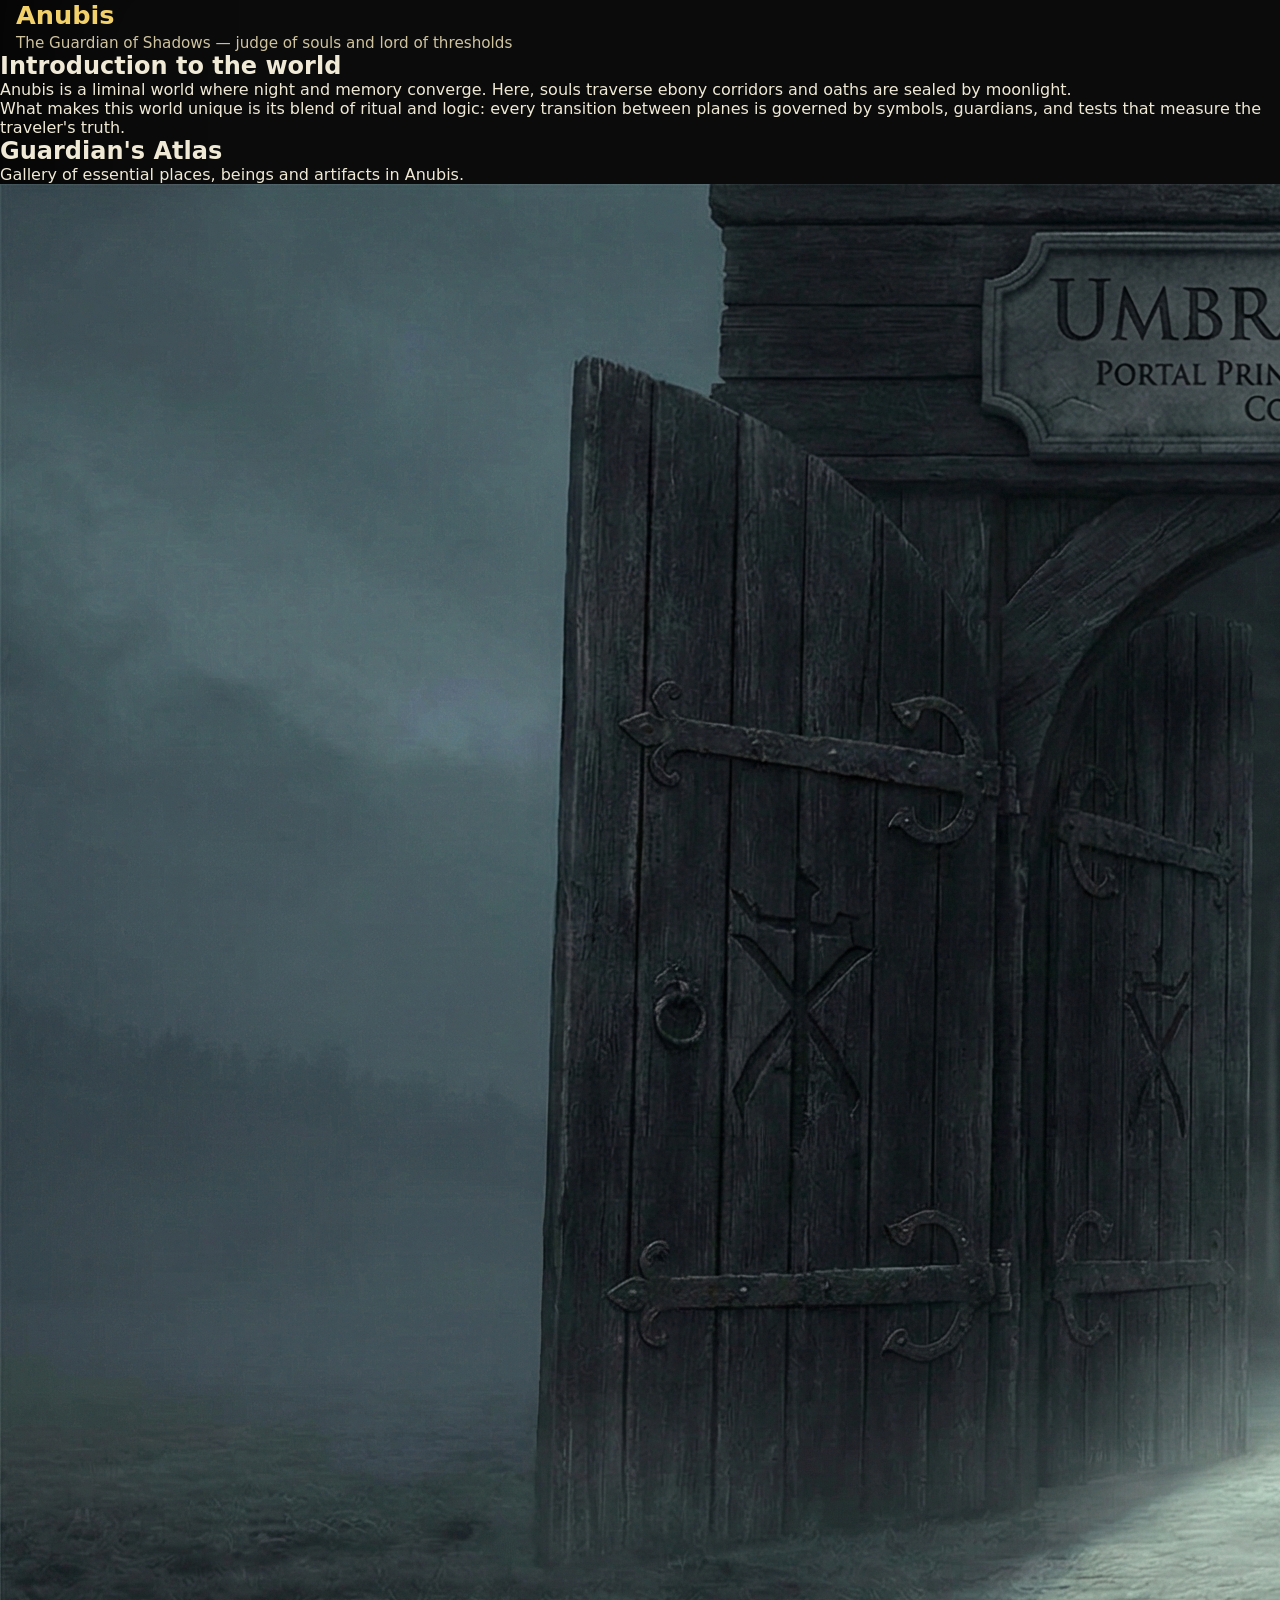
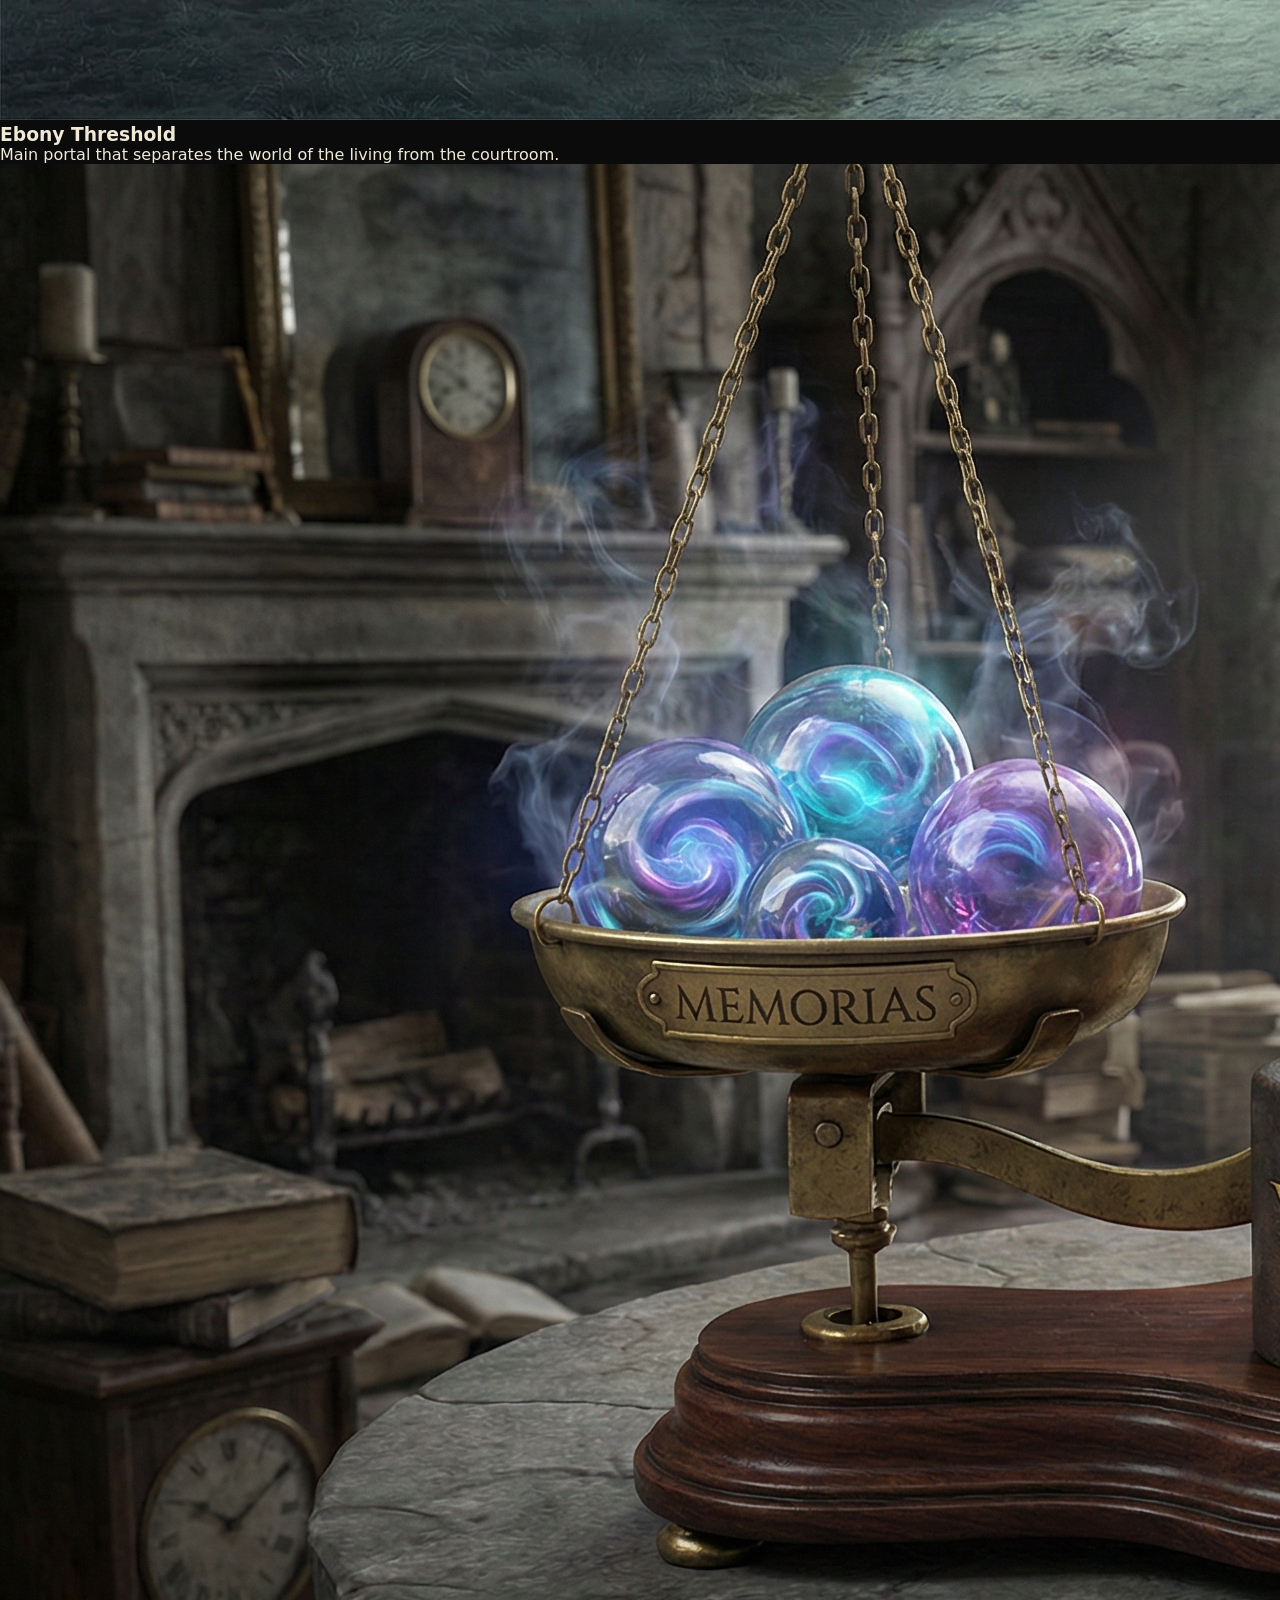
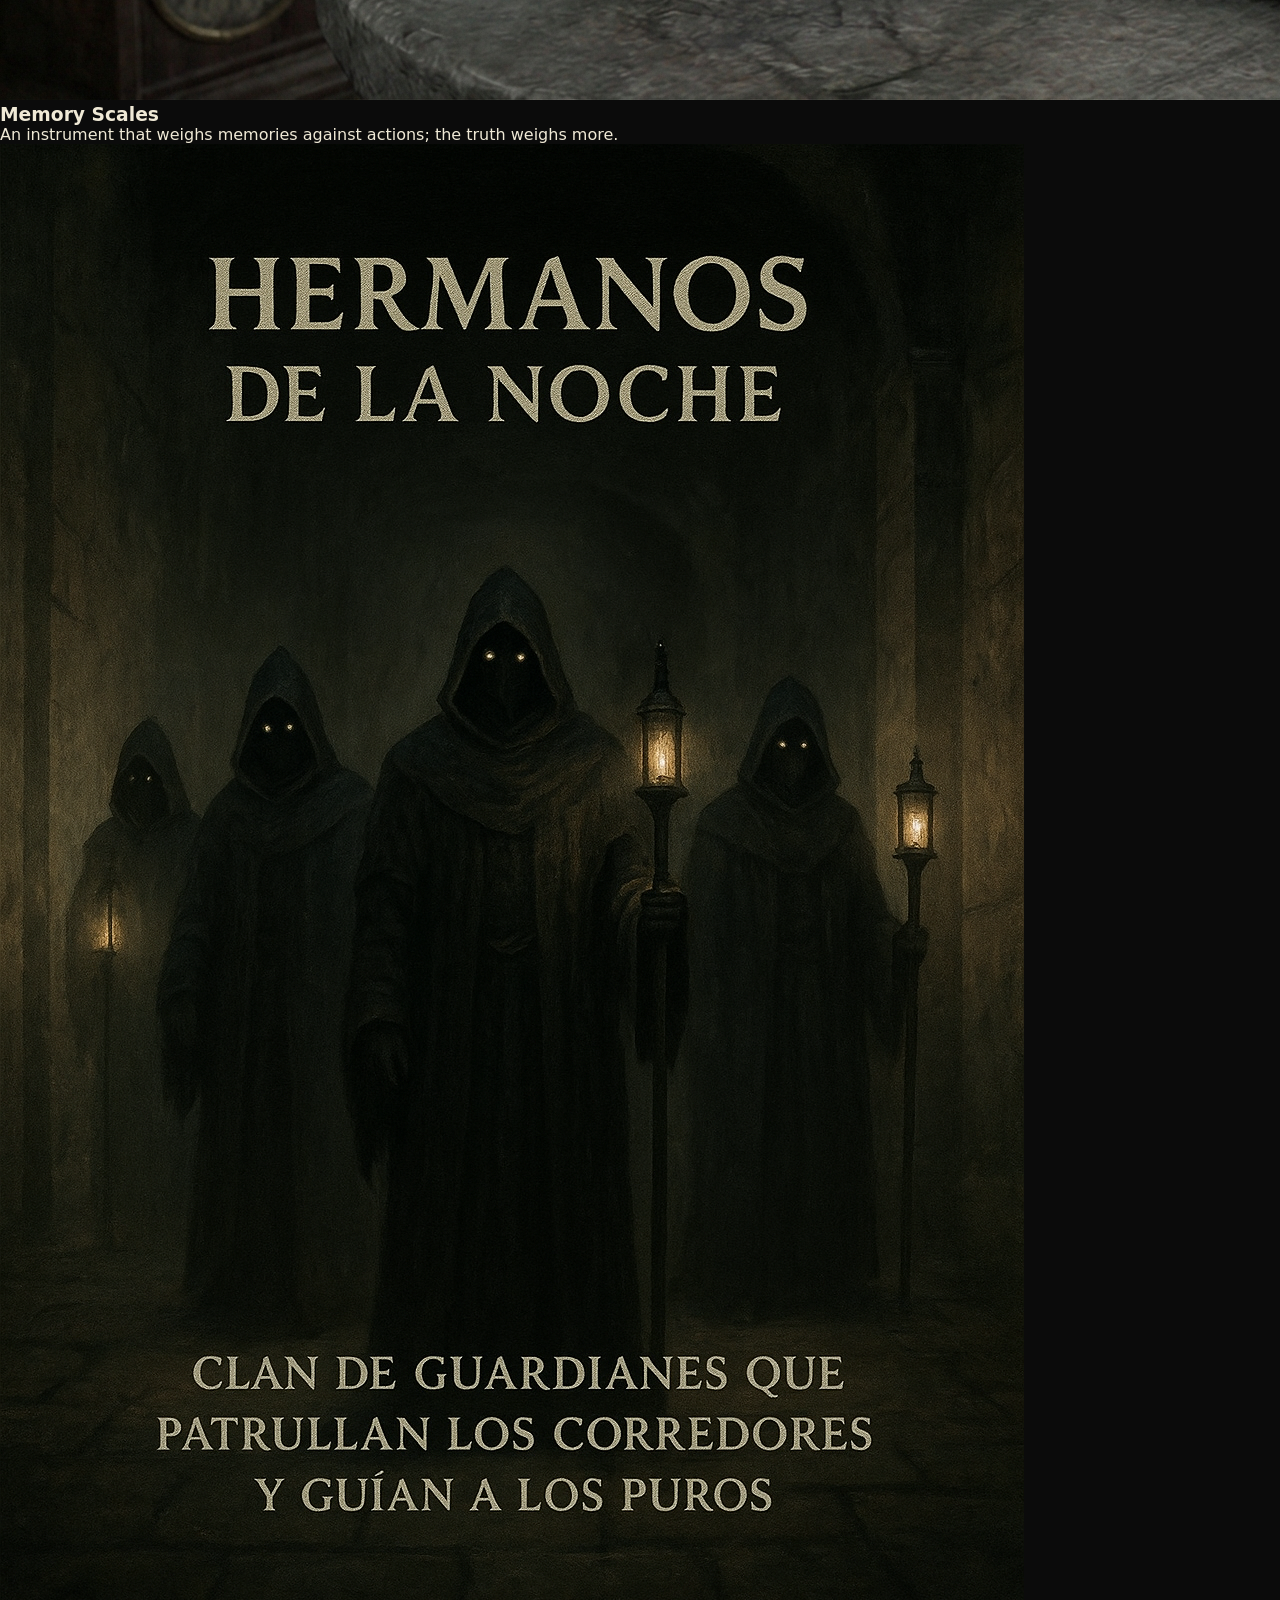
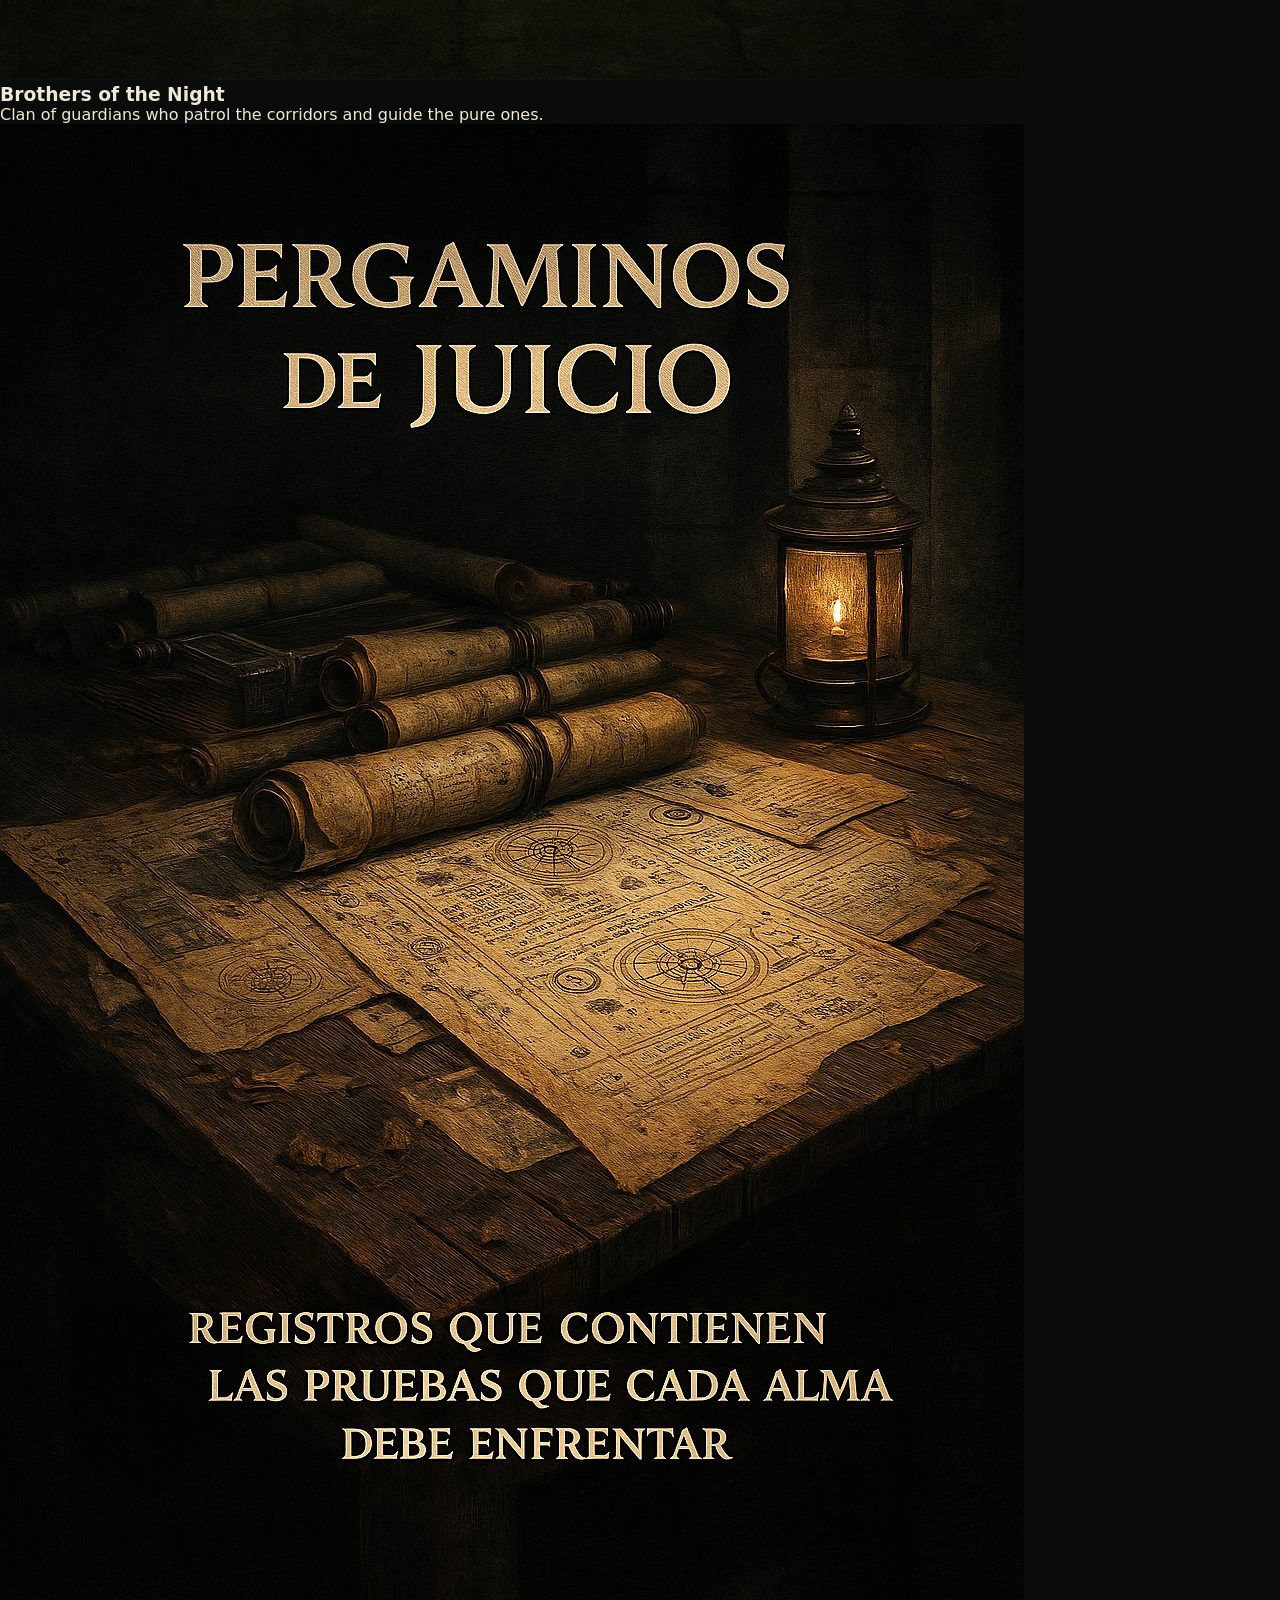
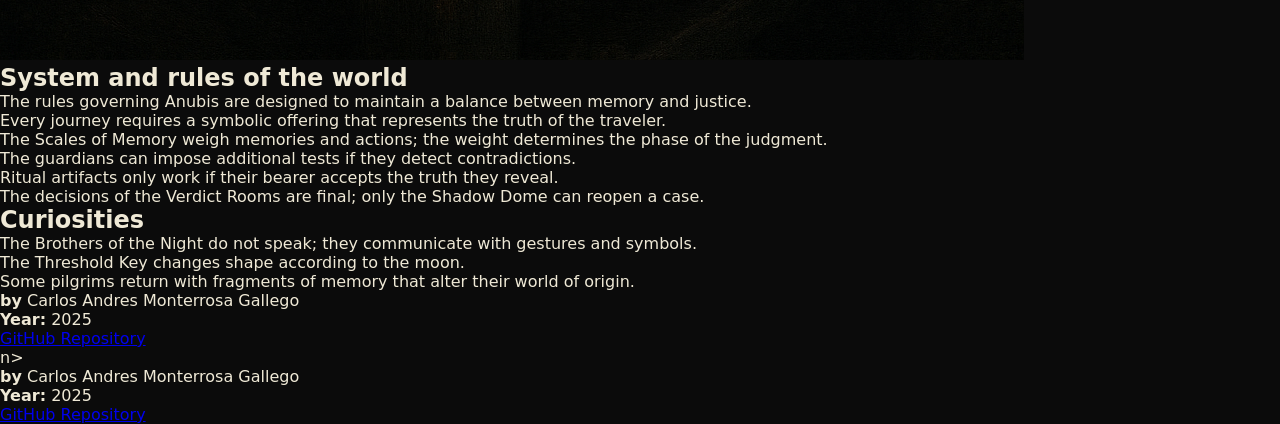
==== commit a6eaa620: "readme , cambios en idioma y comentarios" ====
--- a/anubis.html
+++ b/anubis.html
@@ -1,72 +1,53 @@
 <!doctype html>
-<!-- Declaración HTML5 - Le indica al navegador que es un documento HTML5 / HTML5 Document Declaration -->
+<!-- Esto le dice al navegador que use HTML5
+     This tells the browser to use HTML5 -->
 <html lang="en">
-<!-- Elemento raíz - Define el idioma de la página / Root element - Sets the language -->
 
 <head>
-  <!-- Sección de encabezado - Contiene metadatos y recursos sobre la página / Head section with metadata -->
+  <!-- Meta tags - info importante para el navegador
+       Meta tags - important info for the browser -->
+  <meta charset="utf-8" /> <!-- Para que se vean bien los caracteres especiales / So special characters display correctly -->
+  <meta name="viewport" content="width=device-width,initial-scale=1" /> <!-- Hace que se vea bien en celulares / Makes it look good on phones -->
   
-  <!-- Codificación de caracteres - UTF-8 para mostrar caracteres especiales correctamente / Character encoding -->
-  <meta charset="utf-8" />
-  
-  <!-- Configuración de viewport - Hace la página responsiva y móvil-amigable / Responsive mobile-friendly settings -->
-  <meta name="viewport" content="width=device-width,initial-scale=1" />
-  
-  <!-- Título de la página - Se muestra en la pestaña del navegador / Page title shown in browser tab -->
   <title>Anubis — World of the Shadow Guardian</title>
   
-  <!-- Enlace a hoja de estilos externa - Carga todo el diseño visual de esta página / External stylesheet link -->
+  <!-- Link al CSS donde están todos los estilos
+       Link to CSS where all styles are -->
   <link rel="stylesheet" href="css/anubis.css" />
 </head>
 
 <body>
-  <!-- Contenedor principal del cuerpo - Todo el contenido visible va aquí / Main body container -->
-  
-  <!-- Imágenes laterales (izquierda y derecha) - Son imágenes de fondo decorativas que enmarcan el contenido.
-       aria-hidden="true" hace que los lectores de pantalla las ignoren, ya que son puramente decorativas / Side decorative images -->
-  <div class="side side-left" aria-hidden="true"></div>
+  <!-- Imágenes decorativas a los lados - GIFs de Anubis
+       Decorative images on sides - Anubis GIFs -->
+  <div class="side side-left" aria-hidden="true"></div> <!-- aria-hidden hace que lectores de pantalla las ignoren / aria-hidden makes screen readers ignore them -->
   <div class="side side-right" aria-hidden="true"></div>
 
-  <!-- Encabezado - La sección superior de la página con el título y menú de navegación / Header with title and navigation -->
+  <!-- Header - parte de arriba con título y menú
+       Header - top part with title and menu -->
   <header class="site-header">
     <div class="header-inner">
-      <!-- Contenedor para el título principal y subtítulo / Container for title and subtitle -->
       <div class="title-block">
-        <!-- Encabezado principal - El título más grande e importante de la página / Main page heading -->
-        <h1>Anubis</h1>
-        
-        <!-- Subtítulo - Una descripción más pequeña bajo el título principal / Subtitle under main title -->
-        <p class="subtitle">The Guardian of Shadows — judge of souls and lord of thresholds</p>
+        <h1>Anubis</h1> <!-- Título principal / Main title -->
+        <p class="subtitle">The Guardian of Shadows — judge of souls and lord of thresholds</p> <!-- Subtítulo descriptivo / Descriptive subtitle -->
       </div>
     </div>
 
-    <!-- Menú de navegación - Enlaces para navegar entre diferentes secciones del sitio / Navigation menu -->
+    <!-- Navegación - links para saltar entre secciones
+         Navigation - links to jump between sections -->
     <nav class="main-nav" aria-label="Main navigation for Anubis world">
-      <!-- Enlace a la página principal / Link to homepage -->
-      <a href="index.html" class="nav-link">Home page</a>
+  <main>
+    <!-- Sección de intro - explica de qué va el mundo
+         Intro section - explains what the world is about -->
+    <section id="introduccion" class="section intro">
+      <h2>Introduction to the world</h2> <!-- Título de la sección / Section title -->
       
-      <!-- Enlace a la sección atlas/galería en esta página / Link to atlas gallery section -->
-      <a href="#atlas" class="nav-link">Atlas</a>
-      
-      <!-- Enlace a la sección de reglas en esta página / Link to the rules section -->
-      <a href="#reglas" class="nav-link">Rules</a>
-    </nav>
-  </header>
-
-  <!-- Área de contenido principal - Aquí va todo lo importante de la página / Main content area -->
-  <main>
-    <!-- Sección de introducción - Presenta el mundo y atrae el interés en Anubis / Introduction section -->
-    <section id="introduccion" class="section intro">
-      <!-- Encabezado secundario - Introduce el concepto principal / Secondary heading -->
-      <h2>Introduction to the world</h2>
-      
-      <!-- Primer párrafo - Describe la atmósfera básica y tema de Anubis / First paragraph -->
+      <!-- Párrafos que describen el mundo
+           Paragraphs describing the world -->
       <p>
         Anubis is a liminal world where night and memory converge. Here, souls
         traverse ebony corridors and oaths are sealed by moonlight.
       </p>
       
-      <!-- Segundo párrafo - Explica qué hace único e interesante este mundo / Second paragraph -->
       <p>
         What makes this world unique is its blend of ritual and logic: every 
         transition between planes is governed by symbols, guardians, and tests 
@@ -74,37 +55,32 @@
       </p>
     </section>
 
-    <!-- Sección Atlas - Una galería de lugares, seres y objetos importantes en el mundo Anubis / Atlas section -->
+    <!-- Sección Atlas - galería de lugares y artefactos importantes
+         Atlas section - gallery of important places and artifacts -->
     <section id="atlas" class="section atlas">
-      <!-- Encabezado de sección / Section heading -->
-      <h2>Guardian's Atlas</h2>
-      
-      <!-- Texto introductorio para la galería / Introduction text for gallery -->
-      <p class="atlas-intro">Gallery of essential places, beings and artifacts in Anubis.</p>
+      <h2>Guardian's Atlas</h2> <!-- Título de la sección / Section title -->
+      <p class="atlas-intro">Gallery of essential places, beings and artifacts in Anubis.</p> <!-- Descripción corta / Short description -->
 
-      <!-- Contenedor de grid para las tarjetas - role="list" hace esto accesible / Grid container for cards -->
-      <div class="cards-grid" role="list">
+      <!-- Grid con las 4 tarjetas principales
+           Grid with the 4 main cards -->
+      <div class="cards-grid" role="list"> <!-- role="list" para accesibilidad / role="list" for accessibility -->
         
-        <!-- Primera tarjeta - Umbral de Ébano / First card - Ebony Threshold -->
-        <article class="card" role="listitem">
-          <!-- Contenedor para la imagen de la tarjeta / Container for card image -->
+        <!-- Tarjeta 1: Umbral de Ébano
+             Card 1: Ebony Threshold -->
+        <article class="card" role="listitem"> <!-- article porque cada tarjeta es contenido independiente / article because each card is independent content -->
           <div class="card-image">
-            <!-- Imagen del Umbral de Ébano / Image of Ebony Threshold -->
-            <img src="imagenes/anubis/umbral.png" alt="Ebony Threshold portal">
+            <img src="imagenes/anubis/umbral.png" alt="Ebony Threshold portal"> <!-- alt describe la imagen / alt describes the image -->
           </div>
-          <!-- Contenido de la tarjeta - título y descripción / Card content - title and description -->
           <div class="card-body">
-            <!-- Título de la tarjeta / Card title -->
-            <h3 class="card-title">Ebony Threshold</h3>
-            <!-- Descripción de la tarjeta - qué trata este lugar / Card description -->
-            <p class="card-desc">Main portal that separates the world of the living from the courtroom.</p>
+            <h3 class="card-title">Ebony Threshold</h3> <!-- Nombre del lugar / Name of place -->
+            <p class="card-desc">Main portal that separates the world of the living from the courtroom.</p> <!-- Descripción / Description -->
           </div>
         </article>
 
-        <!-- Segunda tarjeta - Balanzas de Memoria / Second card - Memory Scales -->
+        <!-- Tarjeta 2: Balanzas de Memoria
+             Card 2: Memory Scales -->
         <article class="card" role="listitem">
           <div class="card-image">
-            <!-- Imagen de las Balanzas de Memoria / Image of Memory Scales -->
             <img src="imagenes/anubis/balanza.png" alt="Memory Scales for judgment">
           </div>
           <div class="card-body">
@@ -113,10 +89,10 @@
           </div>
         </article>
 
-        <!-- Tercera tarjeta - Hermanos de la Noche / Third card - Brothers of the Night -->
+        <!-- Tarjeta 3: Hermanos de la Noche
+             Card 3: Brothers of the Night -->
         <article class="card" role="listitem">
           <div class="card-image">
-            <!-- Imagen del clan Hermanos de la Noche / Image of Brothers clan -->
             <img src="imagenes/anubis/clanes.png" alt="Brothers of the Night guardians">
           </div>
           <div class="card-body">
@@ -125,77 +101,66 @@
           </div>
         </article>
 
-        <!-- Cuarta tarjeta - Pergaminos de Juicio / Fourth card - Scrolls of Judgment -->
+        <!-- Tarjeta 4: Pergaminos de Juicio
+             Card 4: Scrolls of Judgment -->
         <article class="card" role="listitem">
           <div class="card-image">
-            <!-- Imagen de los pergaminos de juicio / Image of judgment scrolls -->
             <img src="imagenes/anubis/pergamino.png" alt="Scrolls of Judgment records">
           </div>
           <div class="card-body">
-            <h3 class="card-title">Scrolls of Judgment</h3>
-            <p class="card-desc">Records that contain the trials that each soul must face.</p>
-          </div>
-        </article>
-      </div>
-    </section>
-
-    <!-- Sección de Reglas - Explica las leyes y mecánicas del mundo Anubis / Rules section -->
+    <!-- Sección de reglas - las 5 leyes del mundo
+         Rules section - the 5 laws of the world -->
     <section id="reglas" class="section rules">
-      <!-- Encabezado de sección / Section heading -->
-      <h2>System and rules of the world</h2>
+      <h2>System and rules of the world</h2> <!-- Título / Title -->
+      <p>The rules governing Anubis are designed to maintain a balance between memory and justice.</p> <!-- Intro de las reglas / Rules intro -->
       
-      <!-- Párrafo introductorio explicando el propósito de estas reglas / Intro paragraph -->
-      <p>The rules governing Anubis are designed to maintain a balance between memory and justice.</p>
-      
-      <!-- Lista ordenada - Muestra las reglas numeradas (1-5 automáticamente) / Ordered list -->
+      <!-- Lista ordenada - automáticamente numera del 1 al 5
+           Ordered list - automatically numbers 1 to 5 -->
       <ol>
-        <!-- Regla 1 - Requisito de ofrenda simbólica / Rule 1 -->
-        <li>Every journey requires a symbolic offering that represents the truth of the traveler.</li>
-        
-        <!-- Regla 2 - Cómo funcionan las balanzas / Rule 2 -->
-        <li>The Scales of Memory weigh memories and actions; the weight determines the phase of the judgment.</li>
-        
-        <!-- Regla 3 - Pruebas de guardianes / Rule 3 -->
-        <li>The guardians can impose additional tests if they detect contradictions.</li>
-        
-        <!-- Regla 4 - Artefactos rituales / Rule 4 -->
-        <li>Ritual artifacts only work if their bearer accepts the truth they reveal.</li>
-        
-        <!-- Regla 5 - Veredictos finales / Rule 5 -->
-        <li>The decisions of the Verdict Rooms are final; only the Shadow Dome can reopen a case.</li>
+        <li>Every journey requires a symbolic offering that represents the truth of the traveler.</li> <!-- Regla 1 / Rule 1 -->
+        <li>The Scales of Memory weigh memories and actions; the weight determines the phase of the judgment.</li> <!-- Regla 2 / Rule 2 -->
+        <li>The guardians can impose additional tests if they detect contradictions.</li> <!-- Regla 3 / Rule 3 -->
+        <li>Ritual artifacts only work if their bearer accepts the truth they reveal.</li> <!-- Regla 4 / Rule 4 -->
+        <li>The decisions of the Verdict Rooms are final; only the Shadow Dome can reopen a case.</li> <!-- Regla 5 / Rule 5 -->
       </ol>
     </section>
 
-    <!-- Sección Aside - Datos curiosos y curiosidades sobre el mundo Anubis / Aside section - Fun facts -->
+    <!-- Aside - datos curiosos extra, contenido secundario
+         Aside - fun facts, secondary content -->
     <aside class="section aside-block">
-      <!-- Encabezado del aside / Aside heading -->
-      <h2>Curiosities</h2>
+      <h2>Curiosities</h2> <!-- Título / Title -->
       
-      <!-- Lista desordenada - Hechos interesantes aleatorios sobre Anubis / Unordered list -->
+      <!-- Lista sin orden - solo bullets
+           Unordered list - just bullets -->
       <ul>
-        <!-- Curiosidad 1 - Cómo se comunican los Hermanos / Curiosity 1 -->
-        <li>The Brothers of the Night do not speak; they communicate with gestures and symbols.</li>
-        
-        <!-- Curiosidad 2 - Objeto mágico que cambia / Curiosity 2 -->
-        <li>The Threshold Key changes shape according to the moon.</li>
-        
-        <!-- Curiosidad 3 - Consecuencias de visitar / Curiosity 3 -->
-        <li>Some pilgrims return with fragments of memory that alter their world of origin.</li>
+        <li>The Brothers of the Night do not speak; they communicate with gestures and symbols.</li> <!-- Curiosidad 1 / Curiosity 1 -->
+        <li>The Threshold Key changes shape according to the moon.</li> <!-- Curiosidad 2 / Curiosity 2 -->
+        <li>Some pilgrims return with fragments of memory that alter their world of origin.</li> <!-- Curiosidad 3 / Curiosity 3 -->
       </ul>
     </aside>
   </main>
 
-  <!-- Pie de página - Sección inferior con información de derechos de autor y creador / Footer section -->
+  <!-- Footer - pie de página con mis datos y créditos
+       Footer - page footer with my info and credits -->
   <footer class="site-footer">
-    <!-- Contenedor del contenido del pie de página / Container for footer content -->
     <div class="footer-inner">
-      <!-- Crédito al creador / Credit to the creator -->
+      <p><strong>by</strong> Carlos Andres Monterrosa Gallego</p> <!-- Autor / Author -->
+      <p><strong>Year:</strong> 2025</p> <!-- Año de creación / Creation year -->
+      <p>
+        <!-- Link al repo de GitHub - target="_blank" abre en nueva pestaña
+             Link to GitHub repo - target="_blank" opens in new tab -->
+        <a class="btn" href="/" target="_blank" rel="noopener">GitHub Repository</a> <!-- rel="noopener" por seguridad / rel="noopener" for security -->
+      </p>
+    </div>
+  </footer>
+</body>
+</html>n>
+
+  <!-- Footer con mis datos -->
+  <footer class="site-footer">
+    <div class="footer-inner">
       <p><strong>by</strong> Carlos Andres Monterrosa Gallego</p>
-      
-      <!-- Año en que se hizo el sitio / Year the site was made -->
       <p><strong>Year:</strong> 2025</p>
-      
-      <!-- Enlace al repositorio de GitHub donde vive el código / Link to GitHub repository -->
       <p>
         <a class="btn" href="/" target="_blank" rel="noopener">GitHub Repository</a>
       </p>
--- a/css/anubis.css
+++ b/css/anubis.css
@@ -1,452 +1,382 @@
-
-/* ========================================
-   PARTE 1: RESETS GLOBALES Y ESTILOS BASE
-   PART 1: GLOBAL RESETS & BASE STYLES
-   ======================================== */
-
-/* Reset - Elimina márgenes y rellenos predeterminados de todos los elementos / Remove default margins and padding */
+/* ANUBIS.CSS
+   Estilos para la página de Anubis - Tema oscuro con toques dorados
+   Styles for Anubis page - Dark theme with gold touches
+   */
+
+/* Reset básico para empezar limpio - quita márgenes y espacios por defecto
+   Basic reset to start clean - removes default margins and spacing */
 * { 
-  box-sizing: border-box; /* Incluye padding y border en el cálculo del tamaño / Includes padding and border in size calculation */
-  margin: 0; /* Elimina espacios externos / Removes outer spacing */
-  padding: 0; /* Elimina espacios internos / Removes inner spacing */
-}
-
-/* Estilos base para los elementos html y body / Base styling for html and body */
+  box-sizing: border-box; /* Incluye padding y border en el tamaño total del elemento / Includes padding and border in total element size */
+  margin: 0; /* Sin márgenes externos / No outer margins */
+  padding: 0; /* Sin relleno interno / No inner padding */
+}
+
+/* Config general del sitio - aplica a toda la página
+   General site config - applies to entire page */
 html, body { 
-  height: 100%; /* Define que ocupen el 100% del alto de la ventana / Sets full viewport height */
-  /* Usa fuentes del sistema para mejor rendimiento y consistencia / System fonts for performance */
-  font-family: system-ui, -apple-system, "Segoe UI", Roboto, Arial; /* Establece la familia de fuentes principal / Sets main font family */
-  /* Fondo oscuro para coincidir con el tema Anubis / Dark background matching theme */
-  background: #0b0b0b; /* Color de fondo muy oscuro (casi negro) / Very dark background color */
-  /* Color de texto beige claro para legibilidad / Light beige text for readability */
-  color: #efe9d6; /* Color del texto en toda la página / Text color throughout page */
-  /* Altura de línea para mejor legibilidad / Line height for readability */
-  line-height: 1.5; /* Espacio entre líneas de texto / Spacing between text lines */
-}
-
-/* ========================================
-   PARTE 2: VARIABLES CSS Y DISEÑO
-   PART 2: CSS VARIABLES & LAYOUT
-   ======================================== */
-
-/* Variables CSS - Hacen fácil ajustar el diseño sin cambiar muchos lugares / CSS Variables for easy adjustments */
+  height: 100%; /* Ocupa toda la altura de la ventana / Takes full window height */
+  font-family: system-ui, -apple-system, "Segoe UI", Roboto, Arial; /* Usa las fuentes del sistema para mejor rendimiento / Uses system fonts for better performance */
+  background: #0b0b0b; /* Fondo casi negro para el tema oscuro / Almost black background for dark theme */
+  color: #efe9d6; /* Texto beige claro, fácil de leer sobre fondo oscuro / Light beige text, easy to read on dark background */
+/* Variables para ajustar fácil el diseño - se pueden cambiar una vez y afectan todo
+   Variables to easily adjust layout - change once and affects everything */
 :root {
-  /* Ancho de las imágenes laterales relativo al viewport / Width of side images relative to viewport */
-  --side-width: 20vw;   
-  
-  /* Ancho mínimo para imágenes laterales (en píxeles) / Minimum width for side images */
-  --side-min: 140px;    
-  
-  /* Ancho máximo para imágenes laterales (en píxeles) / Maximum width for side images */
-  --side-max: 360px;    
-  
-  /* Ancho máximo para el contenido principal / Maximum width for main content */
-  --content-max: 1100px; 
-  
-  /* Espaciado extra entre contenido e imágenes laterales / Extra spacing between content and sides */
-  --content-gap: 1rem;  
-}
-
-/* Relleno del body - Reserva espacio a izquierda y derecha para las imágenes laterales / Body padding reserves side space */
+  --side-width: 20vw; /* Ancho de imágenes laterales en porcentaje del viewport / Side images width as viewport percentage */
+  --side-min: 140px; /* Ancho mínimo de imágenes laterales / Minimum width for side images */
+  --side-max: 360px; /* Ancho máximo de imágenes laterales / Maximum width for side images */
+  --content-max: 1100px; /* Ancho máximo del contenido central / Maximum width for central content */
+  --content-gap: 1rem; /* Separación entre contenido e imágenes / Gap between content and images */
+}
+
+/* El body tiene padding para dejar espacio a las imágenes laterales
+   The body has padding to leave space for side images */
 body {
-  padding-left: calc(clamp(var(--side-min), var(--side-width), var(--side-max)) + var(--content-gap)); /* Espaciado izquierdo que se adapta al tamaño de la ventana / Left padding responsive to window size */
-  padding-right: calc(clamp(var(--side-min), var(--side-width), var(--side-max)) + var(--content-gap)); /* Espaciado derecho que se adapta al tamaño de la ventana / Right padding responsive to window size */
-  min-height: 100vh; /* Altura mínima es la altura completa de la ventana / Minimum height is full viewport */
-}
-
-/* ========================================
-   PARTE 3: IMÁGENES LATERALES (Izquierda y Derecha)
-   PART 3: SIDE IMAGES (Left & Right)
-   ======================================== */
-
-/* Estilos base para ambos contenedores laterales - Son fijos y nunca se desplazan / Base styling for side containers */
+  padding-left: calc(clamp(var(--side-min), var(--side-width), var(--side-max)) + var(--content-gap)); /* Calcula espacio izquierdo dinámicamente / Calculates left space dynamically */
+  padding-right: calc(clamp(var(--side-min), var(--side-width), var(--side-max)) + var(--content-gap)); /* Calcula espacio derecho dinámicamente / Calculates right space dynamically */
+  min-height: 100vh; /* Mínimo la altura completa de la pantalla / Minimum full screen height */
+} padding-left: calc(clamp(var(--side-min), var(--side-width), var(--side-max)) + var(--content-gap));
+  padding-right: calc(clamp(var(--side-min), var(--side-width), var(--side-max)) + var(--content-gap));
+  min-height: 100vh;
+/* Las imágenes laterales - quedan fijas mientras scrolleas
+   Side images - stay fixed while you scroll */
 .side {
-  position: fixed; /* Posición fija en la pantalla, no se desplaza al hacer scroll / Fixed position on screen */
-  top: 0; /* Alineado en la parte superior / Aligned to top */
-  height: 100vh; /* Altura completa del viewport / Full viewport height */
-  width: clamp(var(--side-min), var(--side-width), var(--side-max)); /* Ancho responsivo / Responsive width */
-  background-size: cover; /* La imagen cubre todo el contenedor / Image covers the container */
-  background-position: center; /* La imagen se centra / Image is centered */
-  background-repeat: no-repeat; /* La imagen no se repite / Image doesn't repeat */
-  z-index: 0; /* Detrás de todo el contenido / Behind all content */
-  pointer-events: none; /* No interfiere con los clics / Doesn't interfere with clicks */
-  filter: saturate(.95) contrast(.95); /* Colores ligeramente apagados / Slightly muted colors */
-}
-
-/* Imagen del lado izquierdo - Muestra la versión nocturna de Anubis / Left side image */
+  position: fixed; /* Posición fija, no se mueve con el scroll / Fixed position, doesn't move with scroll */
+  top: 0; /* Pegado arriba / Stuck to top */
+  height: 100vh; /* Altura completa de la ventana / Full window height */
+  width: clamp(var(--side-min), var(--side-width), var(--side-max)); /* Ancho flexible entre mínimo y máximo / Flexible width between min and max */
+  background-size: cover; /* La imagen cubre todo el espacio / Image covers entire space */
+  background-position: center; /* Imagen centrada / Centered image */
+  background-repeat: no-repeat; /* No repetir la imagen / Don't repeat image */
+  z-index: 0; /* Por detrás del contenido / Behind the content */
+  pointer-events: none; /* No interfiere con clics del mouse / Doesn't interfere with mouse clicks */
+  filter: saturate(.95) contrast(.95); /* Colores ligeramente más opacos / Slightly muted colors */
+}
+
 .side-left {
-  left: 0; /* Alineado en el lado izquierdo / Aligned to left side */
-  background-image: url('../imagenes/anubis/anubisnoche.gif'); /* Ruta de la imagen de fondo / Background image path */
-  background-position: left center; /* Posición de la imagen - izquierda y centrada verticalmente / Image position */
-  /* Agrega efecto de desvanecimiento en el borde derecho / Fade-out effect on right edge */
-  box-shadow: inset -140px 0 140px -100px rgba(0,0,0,0.65); /* Sombra interior que crea efecto degradado / Inner shadow for gradient effect */
-}
-
-/* Imagen del lado derecho - Muestra la versión diurna de Anubis / Right side image */
+  left: 0; /* Pegado al borde izquierdo / Stuck to left edge */
+  background-image: url('../imagenes/anubis/anubisnoche.gif'); /* GIF de Anubis nocturno / Nighttime Anubis GIF */
+  background-position: left center; /* Alineado a la izquierda verticalmente centrado / Left-aligned, vertically centered */
+  box-shadow: inset -140px 0 140px -100px rgba(0,0,0,0.65); /* Sombra interior que crea fade hacia la derecha / Inner shadow creates fade to the right */
+}
+
 .side-right {
-  right: 0; /* Alineado en el lado derecho / Aligned to right side */
-  background-image: url('../imagenes/anubis/anubisdia.gif'); /* Ruta de la imagen de fondo / Background image path */
-  background-position: right center; /* Posición de la imagen - derecha y centrada verticalmente / Image position */
-  /* Agrega efecto de desvanecimiento en el borde izquierdo / Fade-out effect on left edge */
-  box-shadow: inset 140px 0 140px -100px rgba(0,0,0,0.65); /* Sombra interior que crea efecto degradado / Inner shadow for gradient effect */
-}
-
-/* Efecto de reflejo en imágenes laterales - Crea un reflejo espejo sutil en la parte inferior / Reflection effect */
+  right: 0; /* Pegado al borde derecho / Stuck to right edge */
+  background-image: url('../imagenes/anubis/anubisdia.gif'); /* GIF de Anubis diurno / Daytime Anubis GIF */
+  background-position: right center; /* Alineado a la derecha verticalmente centrado / Right-aligned, vertically centered */
+  box-shadow: inset 140px 0 140px -100px rgba(0,0,0,0.65); /* Sombra interior que crea fade hacia la izquierda / Inner shadow creates fade to the left */
+} background-position: right center;
+  box-shadow: inset 140px 0 140px -100px rgba(0,0,0,0.65);
+}
+/* Efecto de reflejo abajo de las imágenes - usa un pseudo-elemento
+   Reflection effect below images - uses a pseudo-element */
 .side::after {
-  content: ""; /* Crea contenido vacío usando el pseudo-elemento ::after / Creates empty content using pseudo-element */
-  position: absolute; /* Posicionamiento absoluto relativo al contenedor padre / Absolute position relative to parent */
-  left: 0; /* Alineado a la izquierda / Aligned to left */
-  right: 0; /* Alineado a la derecha / Aligned to right */
-  bottom: -30%; /* Posicionado 30% abajo del contenedor / Positioned 30% below container */
-  height: 60%; /* Ocupa el 60% de altura / Takes 60% height */
-  background-image: inherit; /* Usa la misma imagen que el padre / Uses same image as parent */
-  background-size: cover; /* La imagen cubre el contenedor / Image covers container */
-  background-position: inherit; /* Posición heredada del padre / Inherits position from parent */
-  transform: scaleY(-1) translateY(10%); /* Voltea verticalmente y se mueve 10% hacia arriba / Flips vertically and moves */
-  filter: blur(8px) saturate(.7); /* Desenfoque de 8px y saturación reducida / Blur and reduced saturation */
-  opacity: 0.12; /* Muy transparente (12% visible) / Very transparent (12% opacity) */
-  mask-image: linear-gradient(to bottom, rgba(0,0,0,0.6), rgba(0,0,0,0)); /* Gradiente que desvanece / Fading gradient */
-  pointer-events: none; /* No interfiere con eventos del ratón / Doesn't interfere with mouse events */
-}
-
-/* ========================================
-   PARTE 4: BOTONES
-   PART 4: BUTTONS
-   ======================================== */
-
-/* Estilos base de botón/enlace / Base button/link styling */
+  content: ""; /* Crea contenido vacío, necesario para que aparezca el pseudo-elemento / Creates empty content, needed for pseudo-element to appear */
+  position: absolute; /* Se posiciona respecto al contenedor padre .side / Positioned relative to parent .side container */
+  left: 0; /* Empieza desde el borde izquierdo / Starts from left edge */
+  right: 0; /* Termina en el borde derecho / Ends at right edge */
+  bottom: -30%; /* Se coloca 30% abajo del contenedor / Positioned 30% below container */
+  height: 60%; /* Ocupa 60% de altura / Takes up 60% height */
+  background-image: inherit; /* Hereda la misma imagen del padre / Inherits same image from parent */
+  background-size: cover; /* Cubre todo el espacio / Covers entire space */
+  background-position: inherit; /* Hereda la posición del padre / Inherits position from parent */
+  transform: scaleY(-1) translateY(10%); /* Voltea verticalmente (reflejo) y mueve un poco / Flips vertically (reflection) and moves slightly */
+  filter: blur(8px) saturate(.7); /* Desenfoque de 8px y menos saturación / 8px blur and less saturation */
+  opacity: 0.12; /* Muy transparente, apenas visible / Very transparent, barely visible */
+  mask-image: linear-gradient(to bottom, rgba(0,0,0,0.6), rgba(0,0,0,0)); /* Gradiente que hace fade de arriba a abajo / Gradient that fades from top to bottom */
+  pointer-events: none; /* No interfiere con eventos del mouse / Doesn't interfere with mouse events */
+} pointer-events: none;
+}
+/* Botones - estilo general para los enlaces tipo botón
+   Buttons - general style for button-like links */
 .btn {
-  display: inline-block; /* Mostrado como bloque en línea, permite width/height pero no nuevo renglón / Inline-block display */
+  display: inline-block; /* Se comporta como bloque pero en línea con el texto / Behaves as block but inline with text */
   background: transparent; /* Fondo transparente / Transparent background */
-  color: #f2d16b; /* Color de texto dorado / Gold text color */
-  padding: 0.45rem 0.8rem; /* Espaciado interno - vertical y horizontal / Internal spacing */
-  border-radius: 8px; /* Esquinas redondeadas de 8 píxeles / Rounded corners */
-  text-decoration: none; /* Elimina el subrayado de enlace / Removes link underline */
-  border: 1px solid rgba(242,209,107,0.12); /* Borde de 1px con color dorado muy sutil / Subtle gold border */
-  transition: background .18s ease, transform .18s ease; /* Transición suave para efectos hover / Smooth transitions */
-}
-
-/* Estado hover del botón - Obtiene un fondo sutil y se mueve hacia arriba / Button hover state */
+  color: #f2d16b; /* Color dorado para el texto / Gold color for text */
+  padding: 0.45rem 0.8rem; /* Espaciado interno: arriba/abajo 0.45rem, izq/der 0.8rem / Internal spacing: top/bottom 0.45rem, left/right 0.8rem */
+  border-radius: 8px; /* Esquinas redondeadas / Rounded corners */
+  text-decoration: none; /* Sin subrayado de enlace / No link underline */
+  border: 1px solid rgba(242,209,107,0.12); /* Borde dorado muy sutil / Very subtle gold border */
+  transition: background .18s ease, transform .18s ease; /* Transición suave en hover / Smooth transition on hover */
+}
+
 .btn:hover { 
-  background: rgba(242,209,107,0.06); /* Fondo dorado muy tenue al pasar el ratón / Faint gold background on hover */
-  transform: translateY(-3px); /* Se mueve 3px hacia arriba al pasar el ratón / Moves up on hover */
-}
-
-/* ========================================
-   PARTE 5: ENCABEZADO Y NAVEGACIÓN
-   PART 5: HEADER & NAVIGATION
-   ======================================== */
-
-/* Encabezado principal - Pegajoso para que se quede en la parte superior al desplazarse / Main header - Sticky */
+  background: rgba(242,209,107,0.06); /* Fondo dorado muy tenue al pasar el mouse / Very faint gold background on mouse over */
+  transform: translateY(-3px); /* Se mueve 3px hacia arriba / Moves 3px upward */
+} transform: translateY(-3px);
+/* Header sticky que se queda arriba - siempre visible al hacer scroll
+   Sticky header that stays on top - always visible when scrolling */
 .site-header {
-  padding: 1rem; /* Espaciado interno de 1rem en todos los lados / Internal spacing on all sides */
-  border-bottom: 1px solid rgba(255,255,255,0.02); /* Línea de borde inferior muy sutil / Subtle bottom border line */
-  position: sticky; /* Pegajoso - se queda visible al hacer scroll / Sticky position on scroll */
-  top: 0; /* Se pega en la parte superior / Sticks to top */
-  /* Fondo degradado para profundidad / Gradient background for depth */
-  background: linear-gradient(180deg, rgba(11,11,11,0.95), rgba(11,11,11,0.9)); /* Gradiente de arriba a abajo / Top to bottom gradient */
-  z-index: 3; /* Por encima de la mayoría del contenido / Above most content */
-  display: flex; /* Usa flexbox para distribuir elementos / Uses flexbox layout */
-  justify-content: center; /* Centra los elementos horizontalmente / Centers content horizontally */
-}
-
-/* Contenedor interno del encabezado - Controla el ancho y centrado / Inner header container */
+  padding: 1rem; /* Espaciado interno de 1rem por todos lados / 1rem internal spacing on all sides */
+  border-bottom: 1px solid rgba(255,255,255,0.02); /* Línea sutil en la parte de abajo / Subtle line at the bottom */
+  position: sticky; /* Se queda fijo al hacer scroll / Stays fixed when scrolling */
+  top: 0; /* Se pega arriba de la pantalla / Sticks to top of screen */
+  background: linear-gradient(180deg, rgba(11,11,11,0.95), rgba(11,11,11,0.9)); /* Gradiente oscuro con transparencia / Dark gradient with transparency */
+  z-index: 3; /* Por encima de casi todo / Above almost everything */
+  display: flex; /* Usa flexbox para alinear / Uses flexbox for alignment */
+  justify-content: center; /* Centra el contenido horizontalmente / Centers content horizontally */
+}
+
 .header-inner {
-  width: 100%; /* Ocupa el 100% del ancho disponible / Takes full available width */
-  max-width: var(--content-max); /* Ancho máximo controlado por la variable CSS / Max width from CSS variable */
-  padding: 0 1rem; /* Espaciado horizontal interno / Horizontal internal spacing */
-  display: flex; /* Usa flexbox / Uses flexbox */
-  align-items: center; /* Alinea verticalmente los elementos al centro / Vertically centers items */
-  justify-content: space-between; /* Distribuye elementos con espacio entre ellos / Spaces items apart */
-}
-
-/* Bloque de título y subtítulo / Title and subtitle block */
+  width: 100%; /* Ocupa todo el ancho disponible / Takes full available width */
+  max-width: var(--content-max); /* No pasa del ancho máximo definido / Doesn't exceed defined max width */
+  padding: 0 1rem; /* Espaciado horizontal / Horizontal spacing */
+  display: flex; /* Flexbox para organizar título y nav / Flexbox to organize title and nav */
+  align-items: center; /* Alinea verticalmente al centro / Vertically aligns to center */
+  justify-content: space-between; /* Separa título y nav a los extremos / Separates title and nav to extremes */
+}
+
 .title-block { 
-  display: flex; /* Usa flexbox para alinear elementos / Uses flexbox layout */
-  flex-direction: column; /* Apila elementos verticalmente / Stacks items vertically */
-}
-
-/* Título principal del sitio / Main site title */
+  display: flex; /* Flexbox para organizar título y subtítulo / Flexbox to organize title and subtitle */
+  flex-direction: column; /* Los apila verticalmente / Stacks them vertically */
+}
+
 .title-block h1 { 
-  font-size: 1.6rem; /* Tamaño de fuente de 1.6rem / Font size */
+  font-size: 1.6rem; /* Tamaño grande para el título / Large size for title */
   color: #f2d16b; /* Color dorado / Gold color */
 }
 
-/* Texto del subtítulo / Subtitle text */
 .subtitle { 
   color: #cfc3a0; /* Dorado más claro que el título / Lighter gold than title */
-  font-size: 0.95rem; /* Tamaño de fuente más pequeño que el título / Smaller than title */
-  margin-top: 0.25rem; /* Espaciado superior entre título y subtítulo / Top spacing from title */
-}
-
-/* Contenedor del menú de navegación / Navigation menu container */
+  font-size: 0.95rem; /* Un poco más chico que el título / Bit smaller than title */
+  margin-top: 0.25rem; /* Pequeño espacio arriba / Small space on top */
+} font-size: 0.95rem;
+/* Nav menu - menú de navegación principal
+   Nav menu - main navigation menu */
 .main-nav {
-  display: flex; /* Usa flexbox para distribuir elementos / Uses flexbox */
-  gap: 0.6rem; /* Espaciado entre elementos del menú / Spacing between menu items */
-  align-items: center; /* Alinea verticalmente los elementos / Vertically aligns items */
-}
-
-/* Enlaces de navegación individual / Individual nav links */
+  display: flex; /* Flexbox para colocar los links en fila / Flexbox to place links in a row */
+  gap: 0.6rem; /* Espacio entre cada link / Space between each link */
+  align-items: center; /* Alinea verticalmente al centro / Vertically aligns to center */
+}
+
 .nav-link { 
   color: #d9c98f; /* Color dorado claro / Light gold color */
-  text-decoration: none; /* Elimina subrayado de enlace / Removes underline */
-  padding: 0.4rem 0.7rem; /* Espaciado interno del enlace / Internal padding */
-  border-radius: 6px; /* Esquinas ligeramente redondeadas / Slightly rounded corners */
-  transition: background .15s ease; /* Transición suave para efecto hover / Smooth hover transition */
-}
-
-/* Estado hover de enlace de nav - Fondo sutil aparece / Nav link hover */
+  text-decoration: none; /* Sin subrayado / No underline */
+  padding: 0.4rem 0.7rem; /* Relleno interno para hacer el área clickeable más grande / Internal padding to make clickable area bigger */
+  border-radius: 6px; /* Esquinas suavemente redondeadas / Softly rounded corners */
+  transition: background .15s ease; /* Transición suave del fondo / Smooth background transition */
+}
+
 .nav-link:hover { 
-  background: rgba(255,255,255,0.02); /* Fondo blanco muy tenue al pasar el ratón / Faint white background */
-  color: #fff; /* Color de texto se vuelve blanco / Text becomes white */
-}
-
-/* ========================================
-   PARTE 6: ÁREA DE CONTENIDO PRINCIPAL
-   PART 6: MAIN CONTENT AREA
-   ======================================== */
-
-/* Contenedor de contenido principal - Centrado y ancho controlado / Main content wrapper */
+  background: rgba(255,255,255,0.02); /* Fondo muy sutil al pasar el mouse / Very subtle background on hover */
+  color: #fff; /* El texto se vuelve blanco / Text becomes white */
+}nav-link:hover { 
+  background: rgba(255,255,255,0.02);
+/* Contenedor principal - donde va todo el contenido importante
+   Main container - where all important content goes */
 main {
-  width: 100%; /* Ocupa el 100% del ancho disponible / Full available width */
-  max-width: var(--content-max); /* Ancho máximo para no hacer texto muy ancho / Max width for readability */
-  margin: 1rem auto; /* Espaciado exterior y centra horizontalmente / Outer spacing and centers */
-  padding: 0 1rem; /* Espaciado interno horizontal / Internal horizontal spacing */
-  position: relative; /* Posicionamiento relativo para z-index / Relative for z-index */
-  z-index: 2; /* Por encima de imágenes laterales / Above side images */
-  box-sizing: border-box; /* Incluye padding en el cálculo de ancho / Includes padding in width */
-}
-
-/* ========================================
-   PARTE 7: SECCIONES Y CONTENEDORES GENERALES
-   PART 7: SECTIONS & GENERAL CONTAINERS
-   ======================================== */
-
-/* Estilos de sección base - Se aplica a todos los elementos section / Base section styling */
+  width: 100%; /* Ocupa todo el ancho disponible / Takes all available width */
+  max-width: var(--content-max); /* Pero no pasa del máximo / But doesn't exceed maximum */
+  margin: 1rem auto; /* 1rem arriba/abajo, centrado horizontal / 1rem top/bottom, horizontally centered */
+  padding: 0 1rem; /* Espaciado horizontal / Horizontal spacing */
+  position: relative; /* Permite usar z-index / Allows using z-index */
+  z-index: 2; /* Por encima de las imágenes laterales / Above side images */
+  box-sizing: border-box; /* Incluye padding en el ancho total / Includes padding in total width */
+}
+
+/* Secciones generales - cada bloque de contenido
+   General sections - each content block */
 .section { 
   padding: 1rem; /* Espaciado interno / Internal spacing */
-  margin-bottom: 1rem; /* Espaciado exterior inferior / Bottom external spacing */
+  margin-bottom: 1rem; /* Espacio abajo para separar secciones / Bottom space to separate sections */
+  border-radius: 8px; /* Bordes redondeados / Rounded borders */
+  background: linear-gradient(180deg, rgba(255,255,255,0.01), transparent); /* Gradiente muy sutil de arriba a abajo / Very subtle gradient from top to bottom */
+  border: 1px solid rgba(255,255,255,0.02); /* Borde apenas visible / Barely visible border */
+}
+
+.section h2 { 
+  color: #f7e4a8; /* Dorado claro para títulos de sección / Light gold for section titles */
+  margin-bottom: 0.6rem; /* Espacio abajo del título / Space below title */
+/* Grid de tarjetas - organiza las tarjetas en columnas
+   Cards grid - organizes cards in columns */
+.cards-grid {
+  display: grid; /* Usa CSS Grid para crear columnas / Uses CSS Grid to create columns */
+  grid-template-columns: repeat(2, 1fr); /* 2 columnas iguales / 2 equal columns */
+  gap: 1rem; /* Espacio entre tarjetas / Space between cards */
+  margin-top: 0.8rem; /* Espacio arriba del grid / Space above grid */
+}
+
+/* Cada tarjeta - muestra un lugar o artefacto
+   Each card - shows a place or artifact */
+.card {
+  display: flex; /* Flexbox para poner imagen y texto lado a lado / Flexbox to put image and text side by side */
+  gap: 1rem; /* Espacio entre imagen y texto / Space between image and text */
+  align-items: flex-start; /* Alinea arriba / Aligns to top */
+  background: rgba(255,255,255,0.01); /* Fondo apenas visible / Barely visible background */
+  padding: 0.9rem; /* Espaciado interno / Internal spacing */
+  border-radius: 10px; /* Esquinas bien redondeadas / Well rounded corners */
+  border: 1px solid rgba(255,255,255,0.02); /* Borde sutil / Subtle border */
+  transition: transform .16s ease, box-shadow .16s ease, border-color .16s ease; /* Transiciones suaves para el hover / Smooth transitions for hover */
+.card-image {
+  flex: 0 0 120px; /* No crece, no encoge, siempre 120px de ancho / Doesn't grow, doesn't shrink, always 120px wide */
+  height: 80px; /* Altura fija / Fixed height */
+  overflow: hidden; /* Oculta lo que se sale del contenedor / Hides what goes outside container */
   border-radius: 8px; /* Esquinas redondeadas / Rounded corners */
-  /* Fondo degradado muy sutil / Very subtle gradient background */
-  background: linear-gradient(180deg, rgba(255,255,255,0.01), transparent); /* Gradiente de arriba a abajo / Top to bottom gradient */
-  /* Borde apenas visible / Barely visible border */
-  border: 1px solid rgba(255,255,255,0.02); /* Línea de borde muy tenue / Very faint border */
-}
-
-/* Encabezados de sección / Section headings */
-.section h2 { 
-  color: #f7e4a8; /* Dorado claro / Light gold */
-  margin-bottom: 0.6rem; /* Espaciado inferior entre título y contenido / Bottom spacing */
-}
-
-/* ========================================
-   PARTE 8: GRID DE TARJETAS (Sección Atlas)
-   PART 8: CARDS GRID (Atlas Section)
-   ======================================== */
-
-/* Diseño de grid para tarjetas - Muestra 2 columnas en escritorio / Grid layout for cards */
-.cards-grid {
-  display: grid; /* Usa CSS Grid para diseño de cuadrícula / Uses CSS Grid layout */
-  grid-template-columns: repeat(2, 1fr); /* 2 columnas iguales / 2 equal columns */
-  gap: 1rem; /* Espaciado entre tarjetas / Spacing between cards */
-  margin-top: 0.8rem; /* Espaciado superior / Top margin */
-}
-
-/* Estilos de tarjeta individual / Individual card styling */
-.card {
-  display: flex; /* Usa flexbox para distribución / Uses flexbox */
-  gap: 1rem; /* Espaciado entre imagen y texto / Spacing between image and text */
-  align-items: flex-start; /* Alinea elementos al inicio / Aligns items to start */
-  background: rgba(255,255,255,0.01); /* Fondo apenas visible / Barely visible background */
-  padding: 0.9rem; /* Espaciado interno de la tarjeta / Internal card padding */
-  border-radius: 10px; /* Esquinas redondeadas / Rounded corners */
+  background: linear-gradient(180deg, rgba(255,255,255,0.02), rgba(255,255,255,0.01)); /* Gradiente sutil de fondo / Subtle background gradient */
+  display: flex; /* Flexbox para centrar la imagen / Flexbox to center image */
+  align-items: center; /* Centra verticalmente / Centers vertically */
+  justify-content: center; /* Centra horizontalmente / Centers horizontally */
   border: 1px solid rgba(255,255,255,0.02); /* Borde sutil / Subtle border */
-  /* Transiciones suaves para efectos hover / Smooth transitions for hover effects */
-  transition: transform .16s ease, box-shadow .16s ease, border-color .16s ease;
-}
-
-/* Contenedor de imagen de tarjeta / Card image container */
-.card-image {
-  flex: 0 0 120px; /* Ancho fijo de 120px, no crece ni se encoge / Fixed 120px width */
-  height: 80px; /* Alto de 80px / Height of 80px */
-  overflow: hidden; /* Oculta contenido que sale del contenedor / Hides overflow */
-  border-radius: 8px; /* Esquinas redondeadas / Rounded corners */
-  background: linear-gradient(180deg, rgba(255,255,255,0.02), rgba(255,255,255,0.01)); /* Degradado de fondo sutil / Subtle gradient */
-  display: flex; /* Usa flexbox / Uses flexbox */
-  align-items: center; /* Centra verticalmente / Vertically centers */
-  justify-content: center; /* Centra horizontalmente / Horizontally centers */
-  border: 1px solid rgba(255,255,255,0.02); /* Borde sutil / Subtle border */
-}
-
-/* Imágenes dentro de tarjetas - Llenan el contenedor sin distorsión / Images inside cards */
+}
+
 .card-image img {
-  width: 100%; /* Ocupa el 100% del ancho del contenedor / Full container width */
-  height: 100%; /* Ocupa el 100% del alto del contenedor / Full container height */
-  object-fit: cover; /* Se recorta para mantener proporción / Crops to maintain aspect ratio */
-  display: block; /* Mostrado como bloque / Displayed as block */
-}
-
-/* Cuerpo de tarjeta/contenido de texto / Card body/text content */
+  width: 100%; /* Ocupa todo el ancho del contenedor / Takes full container width */
+  height: 100%; /* Ocupa toda la altura del contenedor / Takes full container height */
+  object-fit: cover; /* Recorta la imagen para que llene sin deformar / Crops image to fill without distorting */
+  display: block; /* Quita espacio extra abajo de la imagen / Removes extra space below image */
+}
+
 .card-body { 
-  flex: 1 1 auto; /* Toma todo el espacio disponible / Takes all available space */
-}
-
-/* Título de tarjeta / Card title */
+  flex: 1 1 auto; /* Crece para ocupar el espacio restante / Grows to occupy remaining space */
+}
+
 .card-title { 
   color: #f2d16b; /* Color dorado / Gold color */
-  font-size: 1rem; /* Tamaño de fuente / Font size */
-  margin-bottom: 0.35rem; /* Espaciado inferior entre título y descripción / Bottom spacing */
-}
-
-/* Texto de descripción de tarjeta / Card description text */
+  font-size: 1rem; /* Tamaño estándar / Standard size */
+  margin-bottom: 0.35rem; /* Pequeño espacio antes de la descripción / Small space before description */
+}
+
 .card-desc { 
-  color: #d6caa3; /* Dorado-marrón claro / Light brown-gold */
-  font-size: 0.95rem; /* Tamaño de fuente ligeramente más pequeño / Slightly smaller font */
-}
-
-/* Efecto hover de tarjeta - Se eleva y agrega sombra / Card hover effect */
+  color: #d6caa3; /* Dorado más claro para la descripción / Lighter gold for description */
+  font-size: 0.95rem; /* Un poquito más chico / A bit smaller */
+} font-size: 1rem;
+  margin-bottom: 0.35rem;
+/* Hover de las tarjetas - efecto al pasar el mouse
+   Card hover - effect when mouse passes over */
 .card:hover {
-  transform: translateY(-6px); /* Se mueve 6px hacia arriba al pasar el ratón / Moves up on hover */
-  box-shadow: 0 12px 30px rgba(0,0,0,0.6); /* Agrega sombra debajo de la tarjeta / Adds shadow below card */
-  border-color: rgba(242,209,107,0.12); /* El borde se vuelve visible / Border becomes visible */
-}
-
-/* Texto de introducción del atlas / Atlas intro text */
+  transform: translateY(-6px); /* Se eleva 6px / Lifts 6px */
+  box-shadow: 0 12px 30px rgba(0,0,0,0.6); /* Sombra grande abajo / Large shadow below */
+  border-color: rgba(242,209,107,0.12); /* El borde se hace más visible / Border becomes more visible */
+}
+
 .atlas-intro {
-  color: #d6caa3; /* Color dorado-marrón claro / Light brown-gold color */
-  font-size: 0.95rem; /* Tamaño de fuente / Font size */
-}
-
-/* ========================================
-   PARTE 9: ASIDE Y MISCELÁNEOS
-   PART 9: ASIDE & MISCELLANEOUS
-   ======================================== */
-
-/* Estilos del bloque aside / Aside block styling */
+  color: #d6caa3; /* Color dorado claro / Light gold color */
+  font-size: 0.95rem; /* Tamaño un poco reducido / Slightly reduced size */
+}
+
 .aside-block { 
-  padding: 1rem; 
-}
-
-/* ========================================
-   PARTE 10: PIE DE PÁGINA
-   PART 10: FOOTER
-   ======================================== */
-
-/* Contenedor del pie de página / Footer container */
+  padding: 1rem; /* Espaciado interno / Internal spacing */
+}
+
+/* Footer - pie de página con mis datos
+   Footer - page footer with my info */
 .site-footer {
-  margin-top: 1.2rem; /* Espaciado superior / Top margin */
-  padding: 1rem; /* Espaciado interno / Internal padding */
-  border-top: 1px solid rgba(255,255,255,0.02); /* Línea superior sutil / Subtle top line */
-  background: transparent; /* Fondo transparente / Transparent background */
-  position: relative; /* Posicionamiento relativo / Relative positioning */
-  z-index: 2; /* Por encima de otras capas / Above other layers */
-}
-
-/* Contenido interno del pie de página / Footer inner content */
+  margin-top: 1.2rem; /* Espacio arriba para separar del contenido / Top space to separate from content */
+  padding: 1rem; /* Espaciado interno / Internal spacing */
+  border-top: 1px solid rgba(255,255,255,0.02); /* Línea sutil arriba / Subtle line on top */
+  background: transparent; /* Sin fondo / No background */
+  position: relative; /* Permite z-index / Allows z-index */
+  z-index: 2; /* Por encima de imágenes laterales / Above side images */
+}
+
 .footer-inner { 
-  max-width: var(--content-max); /* Ancho máximo controlado / Max width controlled */
-  margin: 0 auto; /* Centra horizontalmente / Centers horizontally */
-  color: #cfc3a0; /* Texto dorado-marrón claro / Light brown-gold text */
-  display: flex; /* Usa flexbox / Uses flexbox */
-  flex-direction: column; /* Apila verticalmente / Stacks vertically */
-  gap: 0.4rem; /* Espaciado entre elementos / Spacing between items */
-  padding: 0 1rem; /* Espaciado horizontal interno / Horizontal internal padding */
-}
-
-/* ========================================
-   PARTE 11: DISEÑO RESPONSIVO
-   PART 11: RESPONSIVE DESIGN
-   ======================================== */
-
-/* Pantallas grandes - Aumenta grid de tarjetas a 4 columnas / Large screens */
+  max-width: var(--content-max); /* Ancho máximo / Maximum width */
+  margin: 0 auto; /* Centrado horizontal / Horizontally centered */
+  color: #cfc3a0; /* Color dorado claro / Light gold color */
+  display: flex; /* Flexbox para organizar / Flexbox to organize */
+  flex-direction: column; /* Elementos apilados verticalmente / Elements stacked vertically */
+  gap: 0.4rem; /* Espacio entre elementos / Space between elements */
+  padding: 0 1rem; /* Espaciado horizontal / Horizontal spacing */
+} max-width: var(--content-max);
+/* RESPONSIVE - Adaptaciones para diferentes tamaños de pantalla
+   RESPONSIVE - Adaptations for different screen sizes */
+
+/* Pantallas grandes (monitores) - para PCs con monitores grandes
+   Large screens (monitors) - for PCs with big monitors */
 @media (min-width: 1400px) {
   .poster { 
-    height: 420px; /* Altura del poster para pantallas muy grandes / Poster height */
-  }
+    height: 420px; /* Más alto en pantallas grandes / Taller on large screens */
+  }
+  
   .poster-title { 
-    font-size: 2.4rem; /* Título más grande en pantallas grandes / Larger title */
-  }
-}
-
-/* Pantallas mediano-grandes - Grid de tarjetas se vuelve 4 columnas / Medium-large screens */
+    font-size: 2.4rem; /* Título más grande / Bigger title */
+  }
+}
+
+/* Desktops normales - para computadoras de escritorio estándar
+   Normal desktops - for standard desktop computers */
 @media (min-width: 1100px) {
   .cards-grid { 
-    grid-template-columns: repeat(4, 1fr); /* Cambia a 4 columnas / Changes to 4 columns */
-  }
-}
-
-/* Pantallas medias - Ajusta para tablets y desktops más pequeños / Medium screens */
+    grid-template-columns: repeat(4, 1fr); /* 4 columnas de tarjetas / 4 card columns */
+  }
+}
+
+/* Tablets y laptops chicas - pantallas medianas
+   Tablets and small laptops - medium screens */
 @media (max-width: 900px) {
   .cards-grid { 
-    grid-template-columns: repeat(2, 1fr); /* Vuelve a 2 columnas / Back to 2 columns */
+    grid-template-columns: repeat(2, 1fr); /* Solo 2 columnas / Only 2 columns */
   }
   
   .main-nav { 
-    justify-content: center; /* Centra el menú / Centers menu */
-    flex-wrap: wrap; /* Permite que se envuelva / Allows wrapping */
-    gap: 0.4rem; /* Espaciado reducido entre elementos / Reduced spacing */
-  }
-  
-  /* Hace las imágenes laterales un poco más pequeñas / Make side images smaller */
+    justify-content: center; /* Nav centrado / Centered nav */
+    flex-wrap: wrap; /* Permite que bajen de línea / Allows wrapping */
+    gap: 0.4rem; /* Menos espacio entre links / Less space between links */
+  }
+  
   :root { 
-    --side-width: 18vw; /* Reduce el ancho relativo / Reduces relative width */
-    --side-max: 260px; /* Reduce el máximo / Reduces maximum */
+    --side-width: 18vw; /* Imágenes laterales más angostas / Narrower side images */
+    --side-max: 260px; /* Reducción del ancho máximo / Reduced max width */
   }
   
   body {
-    padding-left: calc(clamp(var(--side-min), var(--side-width), var(--side-max)) + 0.8rem); /* Padding ajustado / Adjusted padding */
-    padding-right: calc(clamp(var(--side-min), var(--side-width), var(--side-max)) + 0.8rem); /* Padding ajustado / Adjusted padding */
-  }
-}
-
-/* Pantallas pequeñas - Tablets y teléfonos grandes / Small screens */
+    padding-left: calc(clamp(var(--side-min), var(--side-width), var(--side-max)) + 0.8rem); /* Recalcula padding / Recalculates padding */
+    padding-right: calc(clamp(var(--side-min), var(--side-width), var(--side-max)) + 0.8rem); /* Recalcula padding / Recalculates padding */
+  }
+}
+
+/* Tablets y móviles grandes - pantallas chicas
+   Tablets and large mobiles - small screens */
 @media (max-width: 720px) {
-  /* Oculta imágenes laterales para ahorrar espacio para contenido / Hide side images */
   .side { 
-    display: none; /* No se muestra / Not displayed */
+    display: none; /* Oculta imágenes laterales / Hides side images */
   }
   
   body { 
-    padding-left: 1rem; /* Padding reducido / Reduced padding */
-    padding-right: 1rem; /* Padding reducido / Reduced padding */
+    padding-left: 1rem; /* Padding mínimo / Minimum padding */
+    padding-right: 1rem; /* Padding mínimo / Minimum padding */
   }
   
   main { 
-    margin: 1rem auto; /* Margen centralizado / Centered margin */
-  }
-}
-
-/* Pantallas muy pequeñas - Teléfonos / Extra small screens */
+    margin: 1rem auto; /* Margen estándar / Standard margin */
+  }
+}
+
+/* Móviles - celulares
+   Mobiles - cell phones */
 @media (max-width: 520px) {
-  /* El encabezado se apila verticalmente / Header stacks vertically */
   .header-inner { 
-    flex-direction: column; /* Apila elementos verticalmente / Stacks items vertically */
-    align-items: flex-start; /* Alinea al inicio / Aligns to start */
-    gap: 0.4rem; /* Espaciado reducido / Reduced spacing */
-  }
-  
-  /* Grid de tarjetas se vuelve una sola columna / Cards grid becomes single column */
+    flex-direction: column; /* Header en vertical / Vertical header */
+    align-items: flex-start; /* Alineado a la izquierda / Left aligned */
+    gap: 0.4rem; /* Espacio entre elementos / Space between elements */
+  }
+  
   .cards-grid { 
-    grid-template-columns: 1fr; /* Una sola columna / Single column */
-  }
-  
-  /* Diseño de tarjeta se ajusta para pantallas pequeñas / Card layout adjusts */
+    grid-template-columns: 1fr; /* Solo 1 columna / Only 1 column */
+  }
+  
   .card { 
-    flex-direction: row; /* Elementos en fila / Items in row */
-    gap: 0.75rem; /* Espaciado entre elementos / Spacing between items */
+    flex-direction: row; /* Imagen y texto en fila / Image and text in row */
+    gap: 0.75rem; /* Espacio entre imagen y texto / Space between image and text */
   }
   
   .card-image { 
-    flex: 0 0 100px; /* Ancho fijo más pequeño / Smaller fixed width */
-    height: 70px; /* Alto más pequeño / Smaller height */
-  }
-  
-  /* Los títulos se hacen más pequeños / Titles get smaller */
+    flex: 0 0 100px; /* Imagen más chica / Smaller image */
+    height: 70px; /* Menos altura / Less height */
+  }
+  
   .title-block h1 { 
-    font-size: 1.25rem; /* Tamaño de título reducido / Reduced title size */
+    font-size: 1.25rem; /* Título más pequeño / Smaller title */
   }
   
   .subtitle { 
-    font-size: 0.9rem; /* Tamaño de subtítulo reducido / Reduced subtitle size */
+    font-size: 0.9rem; /* Subtítulo más pequeño / Smaller subtitle */
+  }
+} 
+  .title-block h1 { 
+    font-size: 1.25rem;
+  }
+  
+  .subtitle { 
+    font-size: 0.9rem;
   }
 }
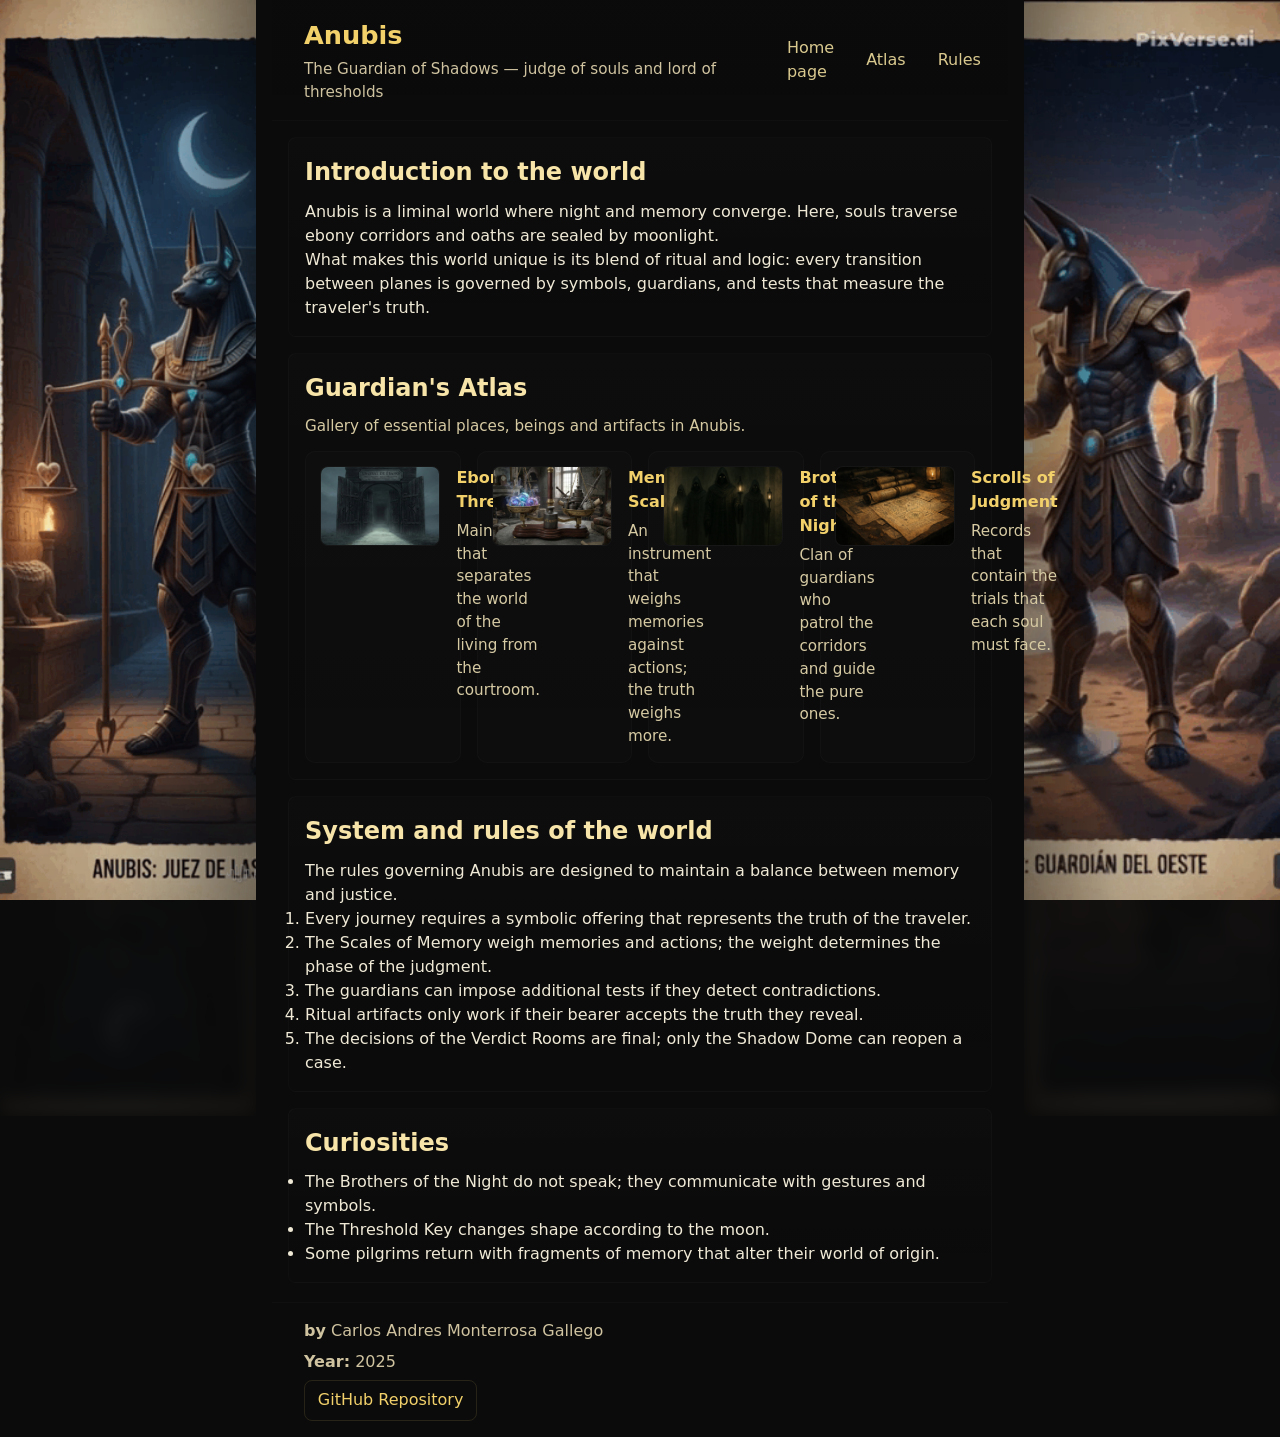
==== commit b11dbd9a: "Cambios en anubis" ====
--- a/anubis.html
+++ b/anubis.html
@@ -35,6 +35,12 @@
     <!-- Navegación - links para saltar entre secciones
          Navigation - links to jump between sections -->
     <nav class="main-nav" aria-label="Main navigation for Anubis world">
+      <a href="index.html" class="nav-link">Home page</a> <!-- Vuelve al inicio / Back to home -->
+      <a href="#atlas" class="nav-link">Atlas</a> <!-- Salta a la sección Atlas / Jump to Atlas section -->
+      <a href="#reglas" class="nav-link">Rules</a> <!-- Salta a las reglas / Jump to rules -->
+    </nav>
+  </header>
+
   <main>
     <!-- Sección de intro - explica de qué va el mundo
          Intro section - explains what the world is about -->
@@ -108,6 +114,13 @@
             <img src="imagenes/anubis/pergamino.png" alt="Scrolls of Judgment records">
           </div>
           <div class="card-body">
+            <h3 class="card-title">Scrolls of Judgment</h3>
+            <p class="card-desc">Records that contain the trials that each soul must face.</p>
+          </div>
+        </article>
+      </div>
+    </section>
+
     <!-- Sección de reglas - las 5 leyes del mundo
          Rules section - the 5 laws of the world -->
     <section id="reglas" class="section rules">
@@ -154,17 +167,4 @@
     </div>
   </footer>
 </body>
-</html>n>
-
-  <!-- Footer con mis datos -->
-  <footer class="site-footer">
-    <div class="footer-inner">
-      <p><strong>by</strong> Carlos Andres Monterrosa Gallego</p>
-      <p><strong>Year:</strong> 2025</p>
-      <p>
-        <a class="btn" href="/" target="_blank" rel="noopener">GitHub Repository</a>
-      </p>
-    </div>
-  </footer>
-</body>
 </html>
--- a/css/anubis.css
+++ b/css/anubis.css
@@ -18,6 +18,9 @@
   font-family: system-ui, -apple-system, "Segoe UI", Roboto, Arial; /* Usa las fuentes del sistema para mejor rendimiento / Uses system fonts for better performance */
   background: #0b0b0b; /* Fondo casi negro para el tema oscuro / Almost black background for dark theme */
   color: #efe9d6; /* Texto beige claro, fácil de leer sobre fondo oscuro / Light beige text, easy to read on dark background */
+  line-height: 1.5; /* Espaciado entre líneas para mejor legibilidad / Line spacing for better readability */
+}
+
 /* Variables para ajustar fácil el diseño - se pueden cambiar una vez y afectan todo
    Variables to easily adjust layout - change once and affects everything */
 :root {
@@ -34,9 +37,8 @@
   padding-left: calc(clamp(var(--side-min), var(--side-width), var(--side-max)) + var(--content-gap)); /* Calcula espacio izquierdo dinámicamente / Calculates left space dynamically */
   padding-right: calc(clamp(var(--side-min), var(--side-width), var(--side-max)) + var(--content-gap)); /* Calcula espacio derecho dinámicamente / Calculates right space dynamically */
   min-height: 100vh; /* Mínimo la altura completa de la pantalla / Minimum full screen height */
-} padding-left: calc(clamp(var(--side-min), var(--side-width), var(--side-max)) + var(--content-gap));
-  padding-right: calc(clamp(var(--side-min), var(--side-width), var(--side-max)) + var(--content-gap));
-  min-height: 100vh;
+}
+
 /* Las imágenes laterales - quedan fijas mientras scrolleas
    Side images - stay fixed while you scroll */
 .side {
@@ -64,9 +66,8 @@
   background-image: url('../imagenes/anubis/anubisdia.gif'); /* GIF de Anubis diurno / Daytime Anubis GIF */
   background-position: right center; /* Alineado a la derecha verticalmente centrado / Right-aligned, vertically centered */
   box-shadow: inset 140px 0 140px -100px rgba(0,0,0,0.65); /* Sombra interior que crea fade hacia la izquierda / Inner shadow creates fade to the left */
-} background-position: right center;
-  box-shadow: inset 140px 0 140px -100px rgba(0,0,0,0.65);
-}
+}
+
 /* Efecto de reflejo abajo de las imágenes - usa un pseudo-elemento
    Reflection effect below images - uses a pseudo-element */
 .side::after {
@@ -84,8 +85,8 @@
   opacity: 0.12; /* Muy transparente, apenas visible / Very transparent, barely visible */
   mask-image: linear-gradient(to bottom, rgba(0,0,0,0.6), rgba(0,0,0,0)); /* Gradiente que hace fade de arriba a abajo / Gradient that fades from top to bottom */
   pointer-events: none; /* No interfiere con eventos del mouse / Doesn't interfere with mouse events */
-} pointer-events: none;
-}
+}
+
 /* Botones - estilo general para los enlaces tipo botón
    Buttons - general style for button-like links */
 .btn {
@@ -102,7 +103,8 @@
 .btn:hover { 
   background: rgba(242,209,107,0.06); /* Fondo dorado muy tenue al pasar el mouse / Very faint gold background on mouse over */
   transform: translateY(-3px); /* Se mueve 3px hacia arriba / Moves 3px upward */
-} transform: translateY(-3px);
+}
+
 /* Header sticky que se queda arriba - siempre visible al hacer scroll
    Sticky header that stays on top - always visible when scrolling */
 .site-header {
@@ -139,7 +141,8 @@
   color: #cfc3a0; /* Dorado más claro que el título / Lighter gold than title */
   font-size: 0.95rem; /* Un poco más chico que el título / Bit smaller than title */
   margin-top: 0.25rem; /* Pequeño espacio arriba / Small space on top */
-} font-size: 0.95rem;
+}
+
 /* Nav menu - menú de navegación principal
    Nav menu - main navigation menu */
 .main-nav {
@@ -159,8 +162,8 @@
 .nav-link:hover { 
   background: rgba(255,255,255,0.02); /* Fondo muy sutil al pasar el mouse / Very subtle background on hover */
   color: #fff; /* El texto se vuelve blanco / Text becomes white */
-}nav-link:hover { 
-  background: rgba(255,255,255,0.02);
+}
+
 /* Contenedor principal - donde va todo el contenido importante
    Main container - where all important content goes */
 main {
@@ -186,6 +189,8 @@
 .section h2 { 
   color: #f7e4a8; /* Dorado claro para títulos de sección / Light gold for section titles */
   margin-bottom: 0.6rem; /* Espacio abajo del título / Space below title */
+}
+
 /* Grid de tarjetas - organiza las tarjetas en columnas
    Cards grid - organizes cards in columns */
 .cards-grid {
@@ -206,6 +211,8 @@
   border-radius: 10px; /* Esquinas bien redondeadas / Well rounded corners */
   border: 1px solid rgba(255,255,255,0.02); /* Borde sutil / Subtle border */
   transition: transform .16s ease, box-shadow .16s ease, border-color .16s ease; /* Transiciones suaves para el hover / Smooth transitions for hover */
+}
+
 .card-image {
   flex: 0 0 120px; /* No crece, no encoge, siempre 120px de ancho / Doesn't grow, doesn't shrink, always 120px wide */
   height: 80px; /* Altura fija / Fixed height */
@@ -238,8 +245,8 @@
 .card-desc { 
   color: #d6caa3; /* Dorado más claro para la descripción / Lighter gold for description */
   font-size: 0.95rem; /* Un poquito más chico / A bit smaller */
-} font-size: 1rem;
-  margin-bottom: 0.35rem;
+}
+
 /* Hover de las tarjetas - efecto al pasar el mouse
    Card hover - effect when mouse passes over */
 .card:hover {
@@ -276,7 +283,8 @@
   flex-direction: column; /* Elementos apilados verticalmente / Elements stacked vertically */
   gap: 0.4rem; /* Espacio entre elementos / Space between elements */
   padding: 0 1rem; /* Espaciado horizontal / Horizontal spacing */
-} max-width: var(--content-max);
+}
+
 /* RESPONSIVE - Adaptaciones para diferentes tamaños de pantalla
    RESPONSIVE - Adaptations for different screen sizes */
 
@@ -371,12 +379,4 @@
   .subtitle { 
     font-size: 0.9rem; /* Subtítulo más pequeño / Smaller subtitle */
   }
-} 
-  .title-block h1 { 
-    font-size: 1.25rem;
-  }
-  
-  .subtitle { 
-    font-size: 0.9rem;
-  }
-}+}
